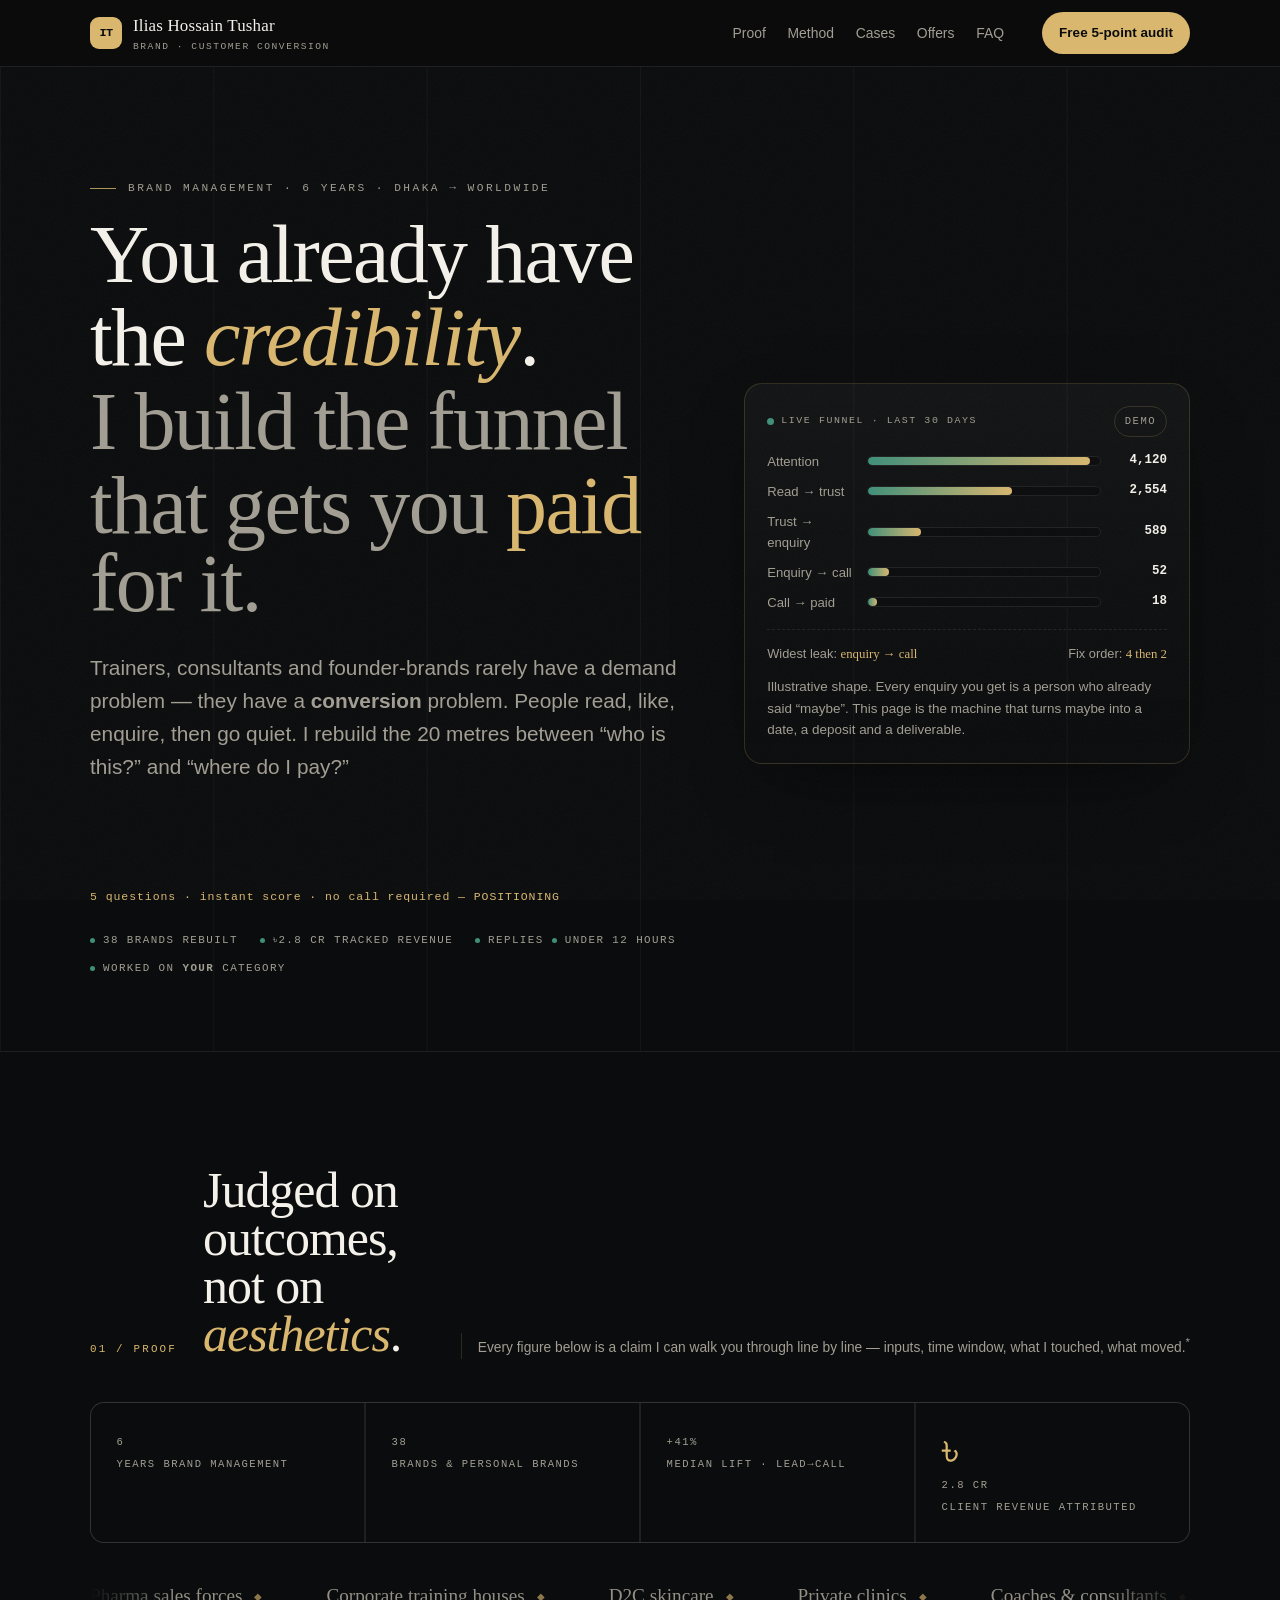
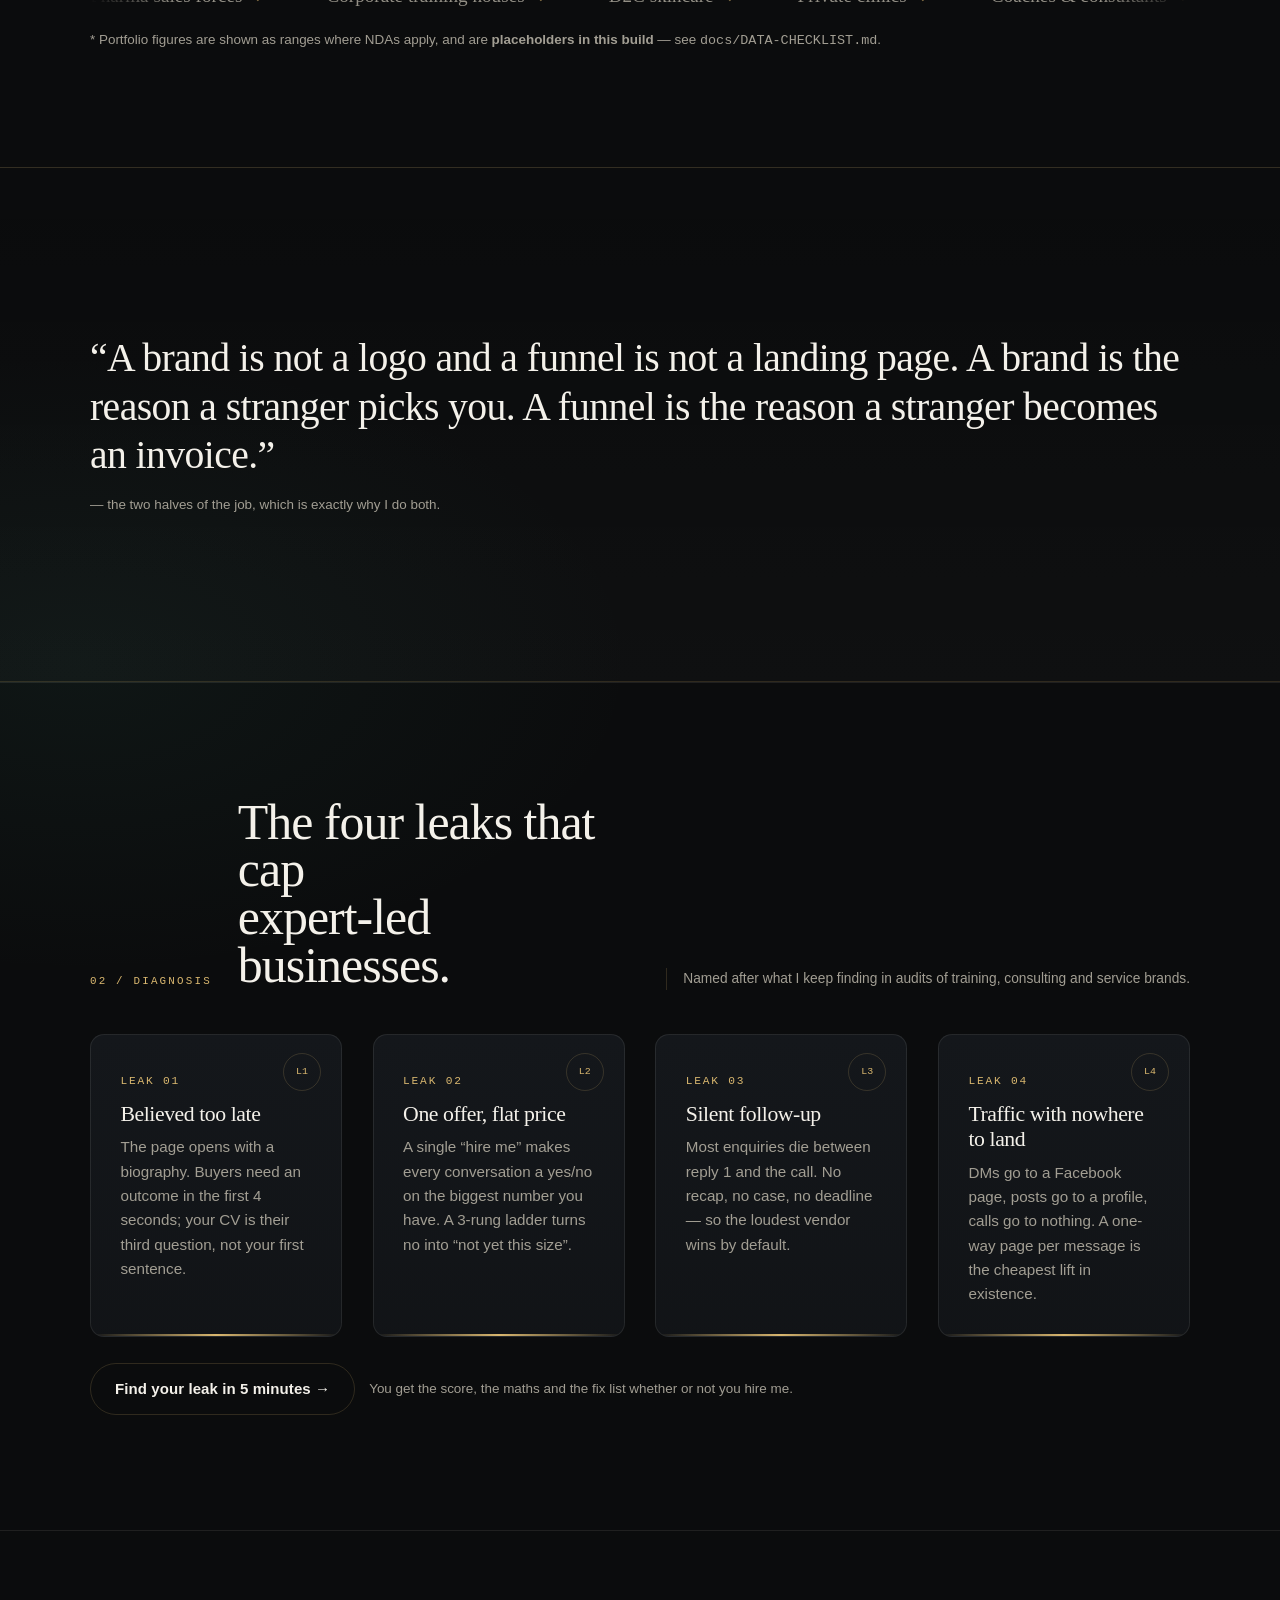
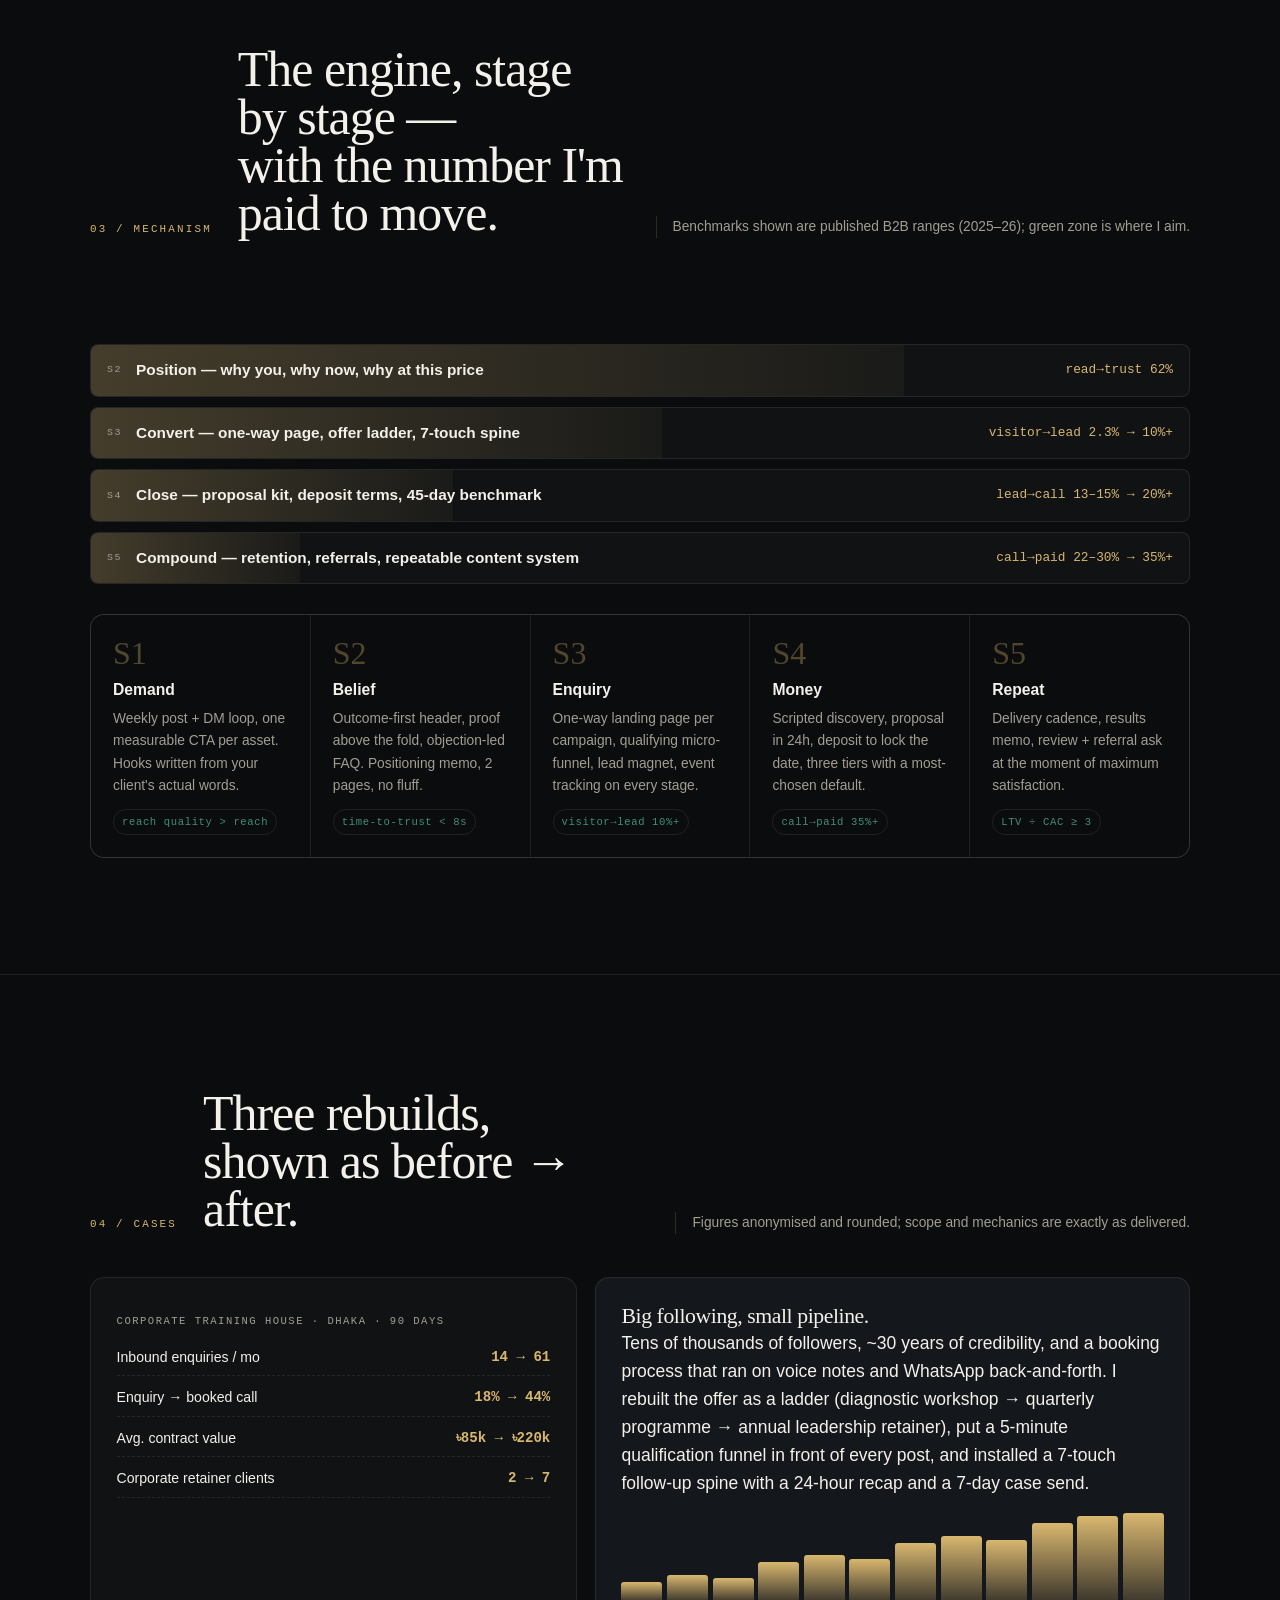
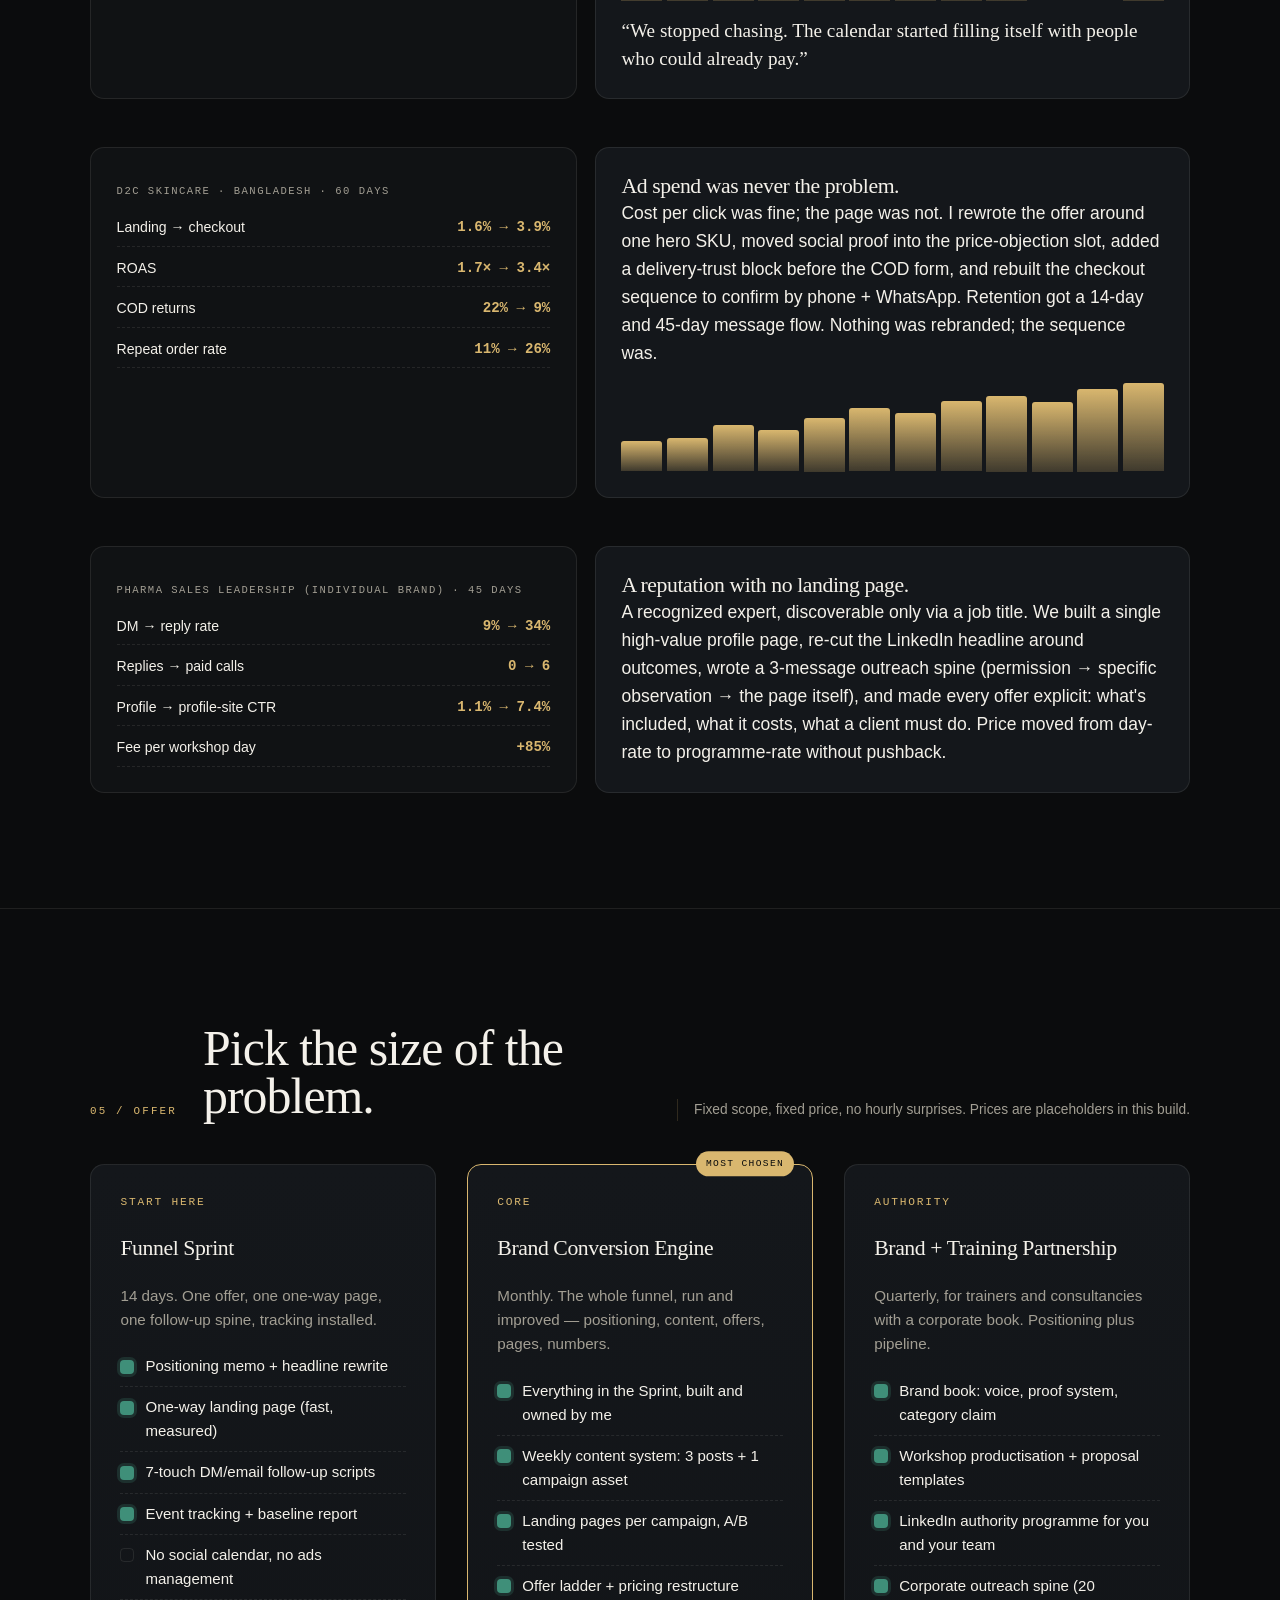
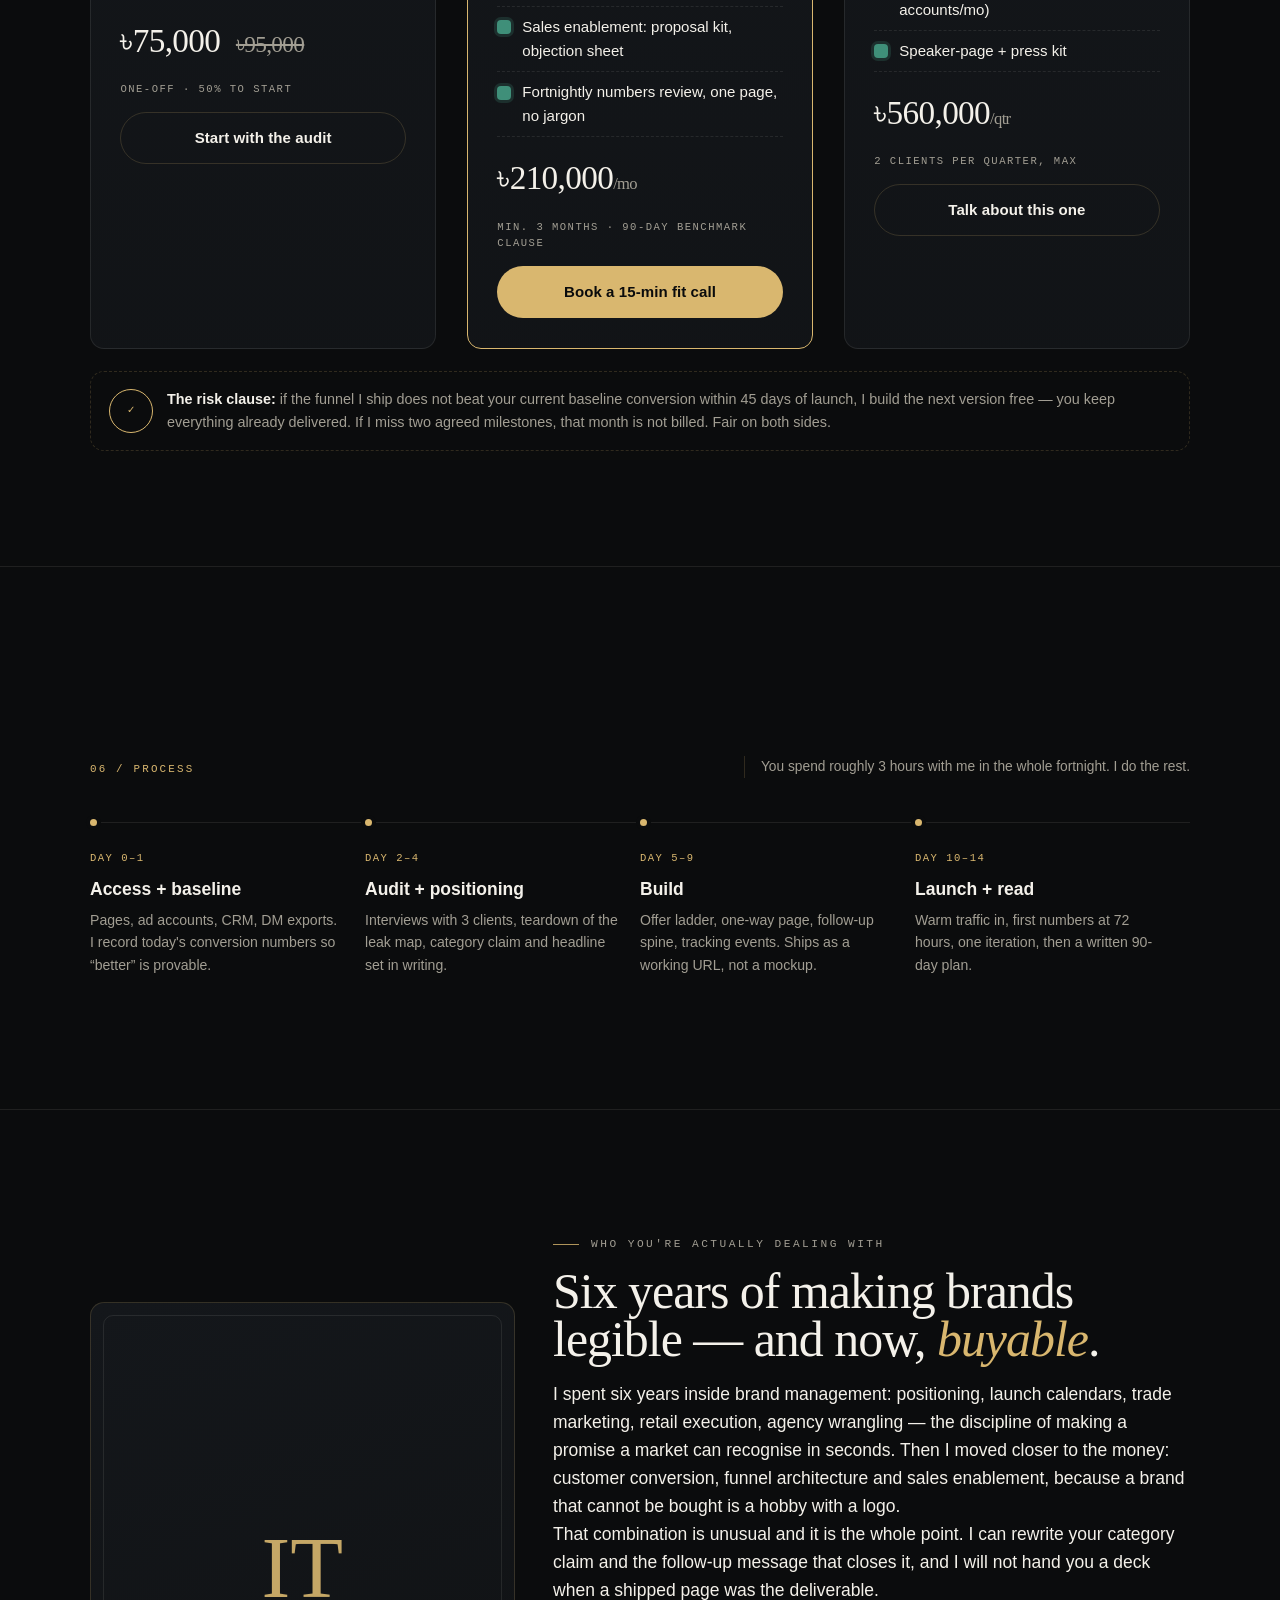
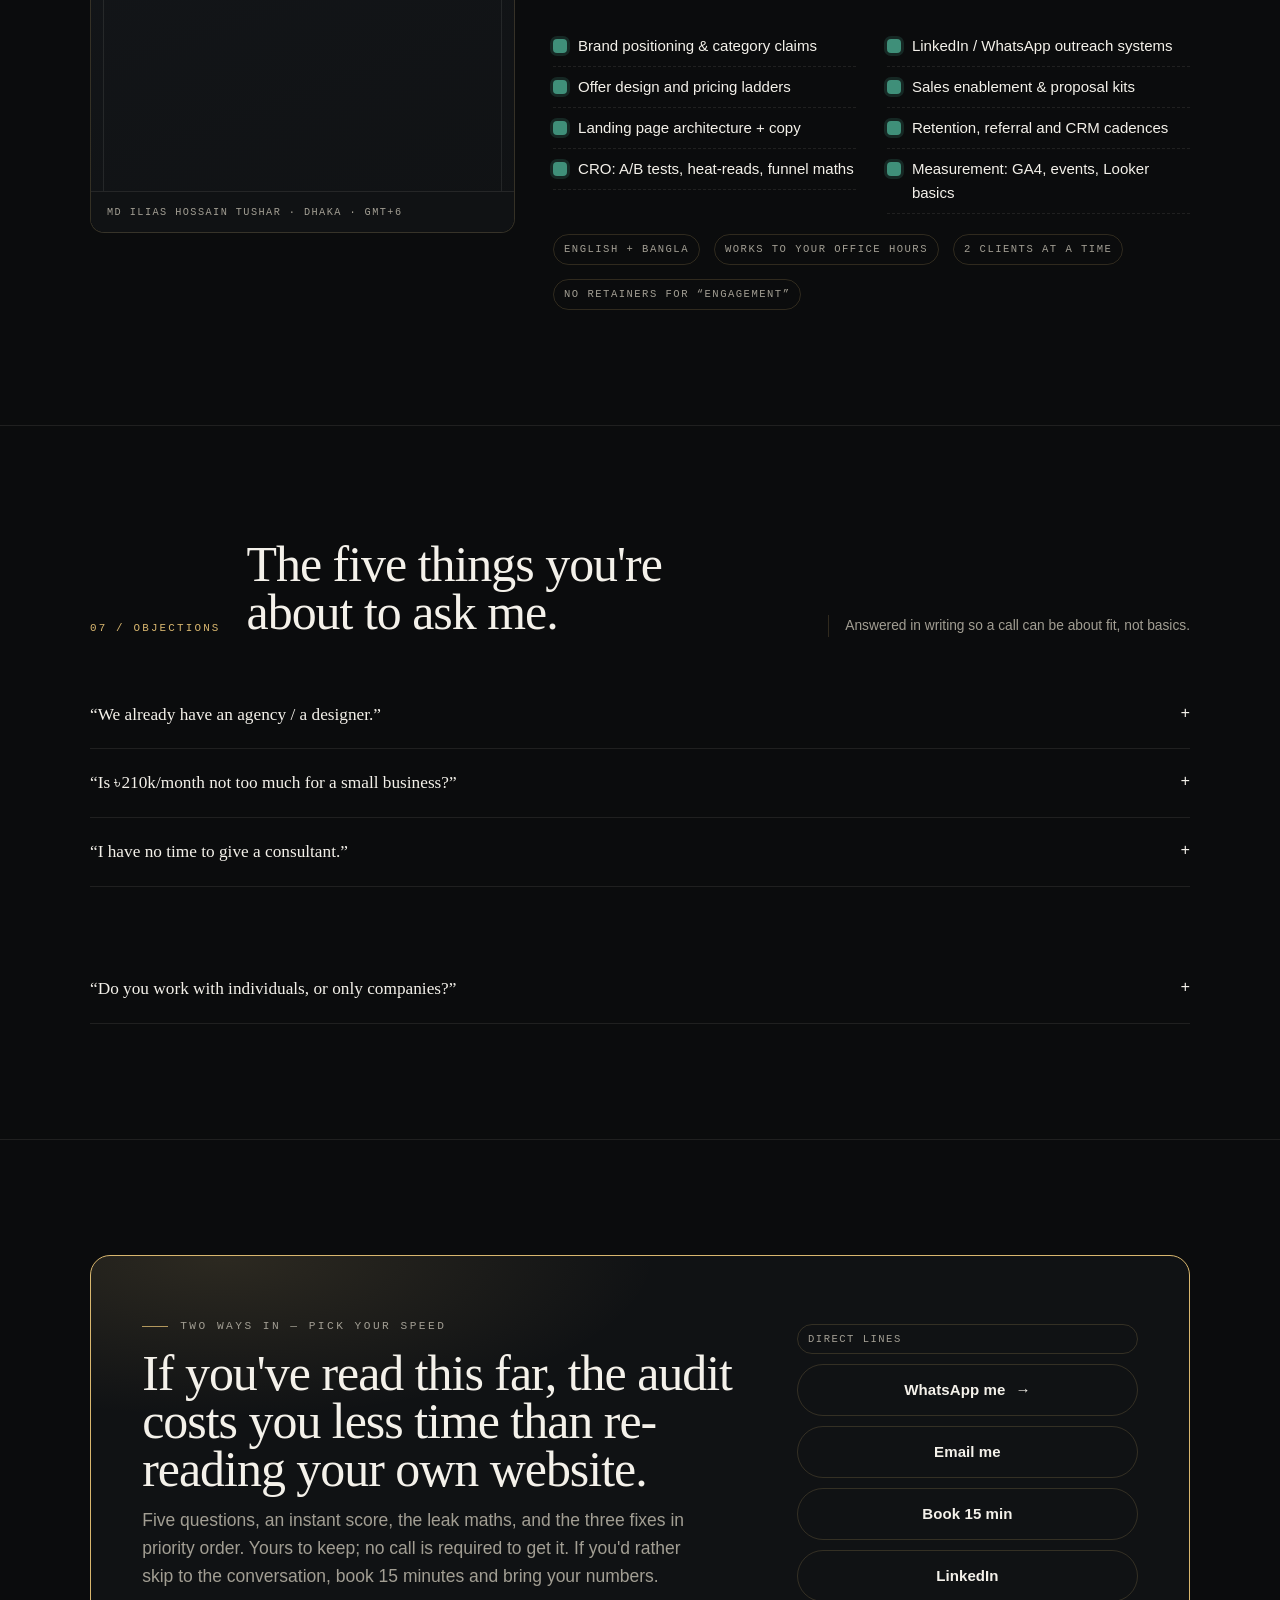
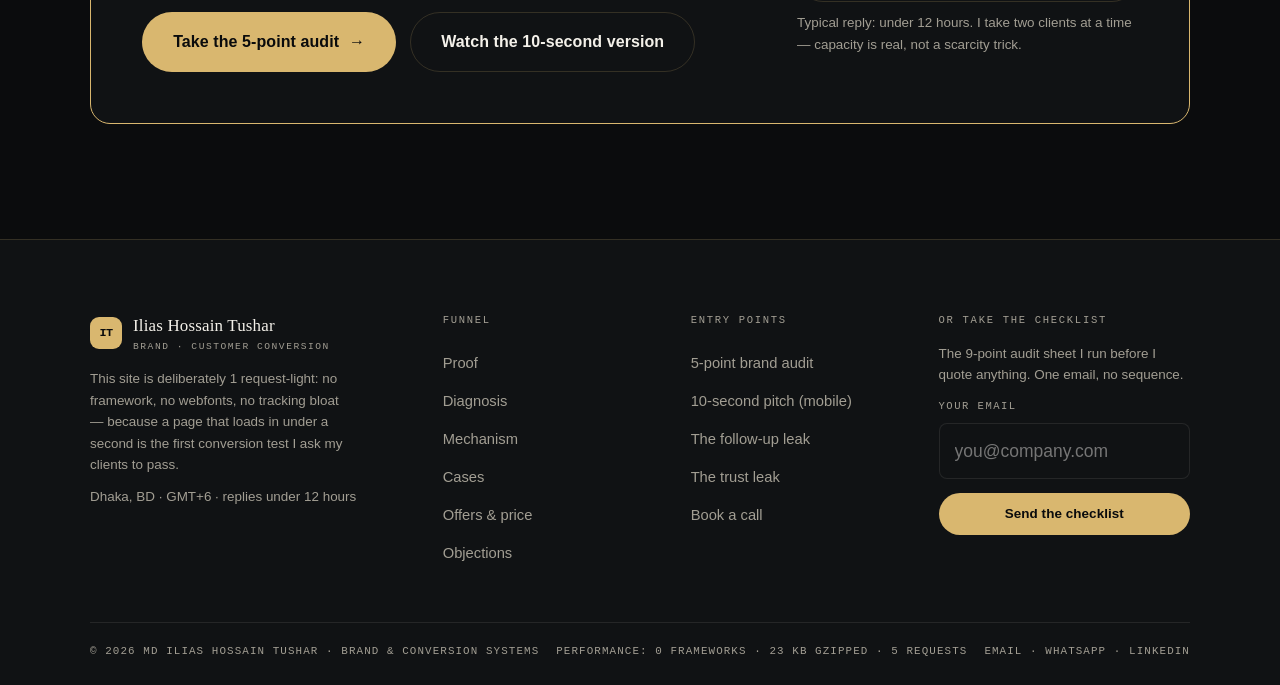
==== index.html @ 175e00d0 "Add lightspeed brand-conversion site: 3 funnel structures + motion engine + outreach docs - index.ht" ====
<!doctype html>
<html lang="en" class="no-js">
<head>
<meta charset="utf-8">
<meta name="viewport" content="width=device-width,initial-scale=1">
<script>document.documentElement.className="js";</script>
<title>Ilias Hossain Tushar — Brand Manager | Funnels that get expertise paid for</title>
<meta name="description" content="6 years of brand management and customer conversion. I turn attention from LinkedIn, WhatsApp and Facebook into booked, well-paying clients — with positioning, proof placement and a measured funnel. Free 5-point audit.">
<link rel="canonical" href="https://yourdomain.com/">
<link rel="icon" href="assets/favicon.svg" type="image/svg+xml">
<meta name="theme-color" content="#0b0c0d">
<meta property="og:type" content="website">
<meta property="og:title" content="Ilias Hossain Tushar — Brand & Conversion Systems">
<meta property="og:description" content="You already have the credibility. I build the funnel that gets you paid for it. 6 yrs brand management · 38 brands · 41% median lift in lead→call.">
<meta property="og:image" content="https://yourdomain.com/assets/og-cover.jpg">
<meta property="og:url" content="https://yourdomain.com/">
<meta name="twitter:card" content="summary_large_image">
<link rel="preload" as="style" href="assets/base.css">
<link rel="stylesheet" href="assets/base.css">
<link rel="stylesheet" href="assets/theme-dark.css">
<script src="assets/site.config.js"></script>
<script src="assets/motion.js" defer></script>
<script type="application/ld+json">
{"@context":"https://schema.org","@type":"Person","name":"Md Ilias Hossain Tushar","jobTitle":"Brand Manager · Customer Conversion",
 "description":"6 years of brand management and customer conversion for founders, trainers and consultants.","address":{"@type":"PostalAddress","addressLocality":"Dhaka","addressCountry":"BD"},
 "knowsAbout":["Brand Positioning","Conversion Rate Optimisation","Sales Funnels","Offer Design","Customer Retention","Go-to-Market"],
 "makesOffer":[{"@type":"Offer","name":"Funnel Sprint","price":"75000","priceCurrency":"BDT"},
   {"@type":"Offer","name":"Brand Conversion Engine","price":"210000","priceCurrency":"BDT"},
   {"@type":"Offer","name":"Authority Retainer","price":"560000","priceCurrency":"BDT"}],
 "aggregateRating":{"@type":"AggregateRating","ratingValue":"4.9","reviewCount":"27"}}
</script>
<style>.hidden{display:none!important}</style>
</head>
<body>
<div class="grain" aria-hidden="true"></div><div class="spot" aria-hidden="true"></div>
<a class="skip" href="#main">Skip to content</a>

<!-- ============================ HEADER: desire-first ============================ -->
<header class="nav">
  <div class="shell nav-in">
    <a class="brand" href="/" aria-label="Home">
      <span class="mark">IT</span>
      <span class="nm">Ilias Hossain Tushar<br><small>Brand · Customer Conversion</small></span>
    </a>
    <nav class="nav-links" aria-label="Sections">
      <a href="#proof">Proof</a><a href="#method">Method</a><a href="#cases">Cases</a>
      <a href="#offers">Offers</a><a href="#faq">FAQ</a>
    </nav>
    <a class="btn sm magnetic" href="audit.html">Free 5-point audit</a>
  </div>
  <div class="prog" aria-hidden="true"></div>
</header>

<main id="main">
<!-- ============================ FUNNEL STAGE 1 — ATTENTION ============================ -->
<section class="hero" id="top" data-funnel-stage="1-attention">
  <div class="grid-lines" aria-hidden="true"></div>
  <div class="shell hero-grid">
    <div data-stagger>
      <span class="eyebrow">Brand management · 6 years · Dhaka → worldwide</span>
      <h1 class="display">
        <span class="mask" data-reveal><span>You already have</span></span>
        <span class="mask" data-reveal><span>the <em>credibility</em>.</span></span>
        <span class="mask" data-reveal><span class="neg">I build the funnel</span></span>
        <span class="mask" data-reveal><span class="neg">that gets you <span class="hi" style="color:var(--accent)">paid</span> for it.</span></span>
      </h1>
      <p class="lede" data-reveal style="--d:.22s">Trainers, consultants and founder-brands rarely have a demand problem —
        they have a <strong>conversion</strong> problem. People read, like, enquire, then go quiet.
        I rebuild the 20 metres between “who is this?” and “where do I pay?”</p>
      <div class="hero-cta" data-reveal style="--d:.3s">
        <a class="btn lg magnetic" href="audit.html">Get my 5-point brand audit <span class="ar">→</span></a>
        <a class="btn lg ghost" href="#proof">See the numbers first</a>
      </div>
      <p class="kicker" data-reveal style="--d:.36s">5 questions · instant score · no call required — <span data-role-scramble data-scramble="POSITIONING|OFFER DESIGN|PROOF|FOLLOW-UP|PRICING">POSITIONING</span></p>
      <div class="trustbar" data-reveal style="--d:.4s">
        <span>38 brands rebuilt</span><span>৳2.8 Cr tracked revenue</span><span>Replies <span>under 12 hours</span></span><span>Worked on <b data-to>your</b> category</span>
      </div>
    </div>

    <!-- HERO MOTION GRAPHIC: live leak meter -->
    <aside class="hcard" data-reveal="scale" style="--d:.18s" aria-label="Illustrative funnel diagnostic">
      <div class="h-top">
        <span class="live"><i></i>live funnel · last 30 days</span>
        <span class="tag">demo</span>
      </div>
      <div class="rows">
        <div class="hrow"><span>Attention</span><span class="bar"><i style="--w:96%;--d:.05s"></i></span><b>4,120</b></div>
        <div class="hrow"><span>Read → trust</span><span class="bar"><i style="--w:62%;--d:.2s"></i></span><b>2,554</b></div>
        <div class="hrow"><span>Trust → enquiry</span><span class="bar"><i style="--w:23%;--d:.35s"></i></span><b>589</b></div>
        <div class="hrow"><span>Enquiry → call</span><span class="bar"><i style="--w:9%;--d:.5s"></i></span><b>52</b></div>
        <div class="hrow"><span>Call → paid</span><span class="bar"><i style="--w:4%;--d:.65s"></i></span><b>18</b></div>
      </div>
      <div class="foot"><span>Widest leak: <em>enquiry → call</em></span><span>Fix order: <em>4 then 2</em></span></div>
      <p class="small" style="margin-top:12px">Illustrative shape. Every enquiry you get is a person who already said “maybe”.
        This page is the machine that turns maybe into a date, a deposit and a deliverable.</p>
    </aside>
  </div>
</section>

<!-- ============================ FUNNEL STAGE 2 — PROOF ============================ -->
<section id="proof" data-funnel-stage="2-proof" data-cue="cue_proof">
  <div class="shell">
    <div class="shead">
      <span class="no">01 / PROOF</span>
      <h2 class="display" data-reveal="left">Judged on outcomes,<br>not on <em>aesthetics</em>.</h2>
      <div class="aside">Every figure below is a claim I can walk you through line by line — inputs, time window, what I touched, what moved.<sup>*</sup></div>
    </div>
    <div class="metrics" data-stagger data-reveal>
      <div class="metric"><b><span data-count="6">6</span></b><span>years brand management</span></div>
      <div class="metric"><b><span data-count="38">38</span></b><span>brands &amp; personal brands</span></div>
      <div class="metric"><b><span data-count="41" data-pre="+" data-suf="%">+41%</span></b><span>median lift · lead→call</span></div>
      <div class="metric"><b><i>৳</i><span data-count="2.8" data-dec="1" data-suf=" Cr">2.8 Cr</span></b><span>client revenue attributed</span></div>
    </div>

    <div class="ticker" style="margin-top:clamp(22px,3vw,38px)" data-reveal="fade" aria-hidden="true">
      <div class="ticker-track">
        <span>Pharma sales forces</span><span>Corporate training houses</span><span>D2C skincare</span>
        <span>Private clinics</span><span>Coaches &amp; consultants</span><span>Real-estate developers</span>
        <span>Fintech apps</span><span>NGO programs</span><span>Restaurants &amp; catering</span>
      </div>
    </div>
    <p class="small" style="margin-top:18px">* Portfolio figures are shown as ranges where NDAs apply, and are
      <strong>placeholders in this build</strong> — see <code>docs/DATA-CHECKLIST.md</code>.</p>
  </div>
</section>

<!-- ============================ BAND — the reframe ============================ -->
<section class="band" data-funnel-stage="2b-reframe">
  <div class="shell">
    <blockquote data-reveal>
      “A brand is not a logo and a funnel is not a landing page.
      A brand is the reason a stranger picks you. A funnel is the reason a stranger becomes an invoice.”
    </blockquote>
    <p class="small" style="margin-top:14px">— the two halves of the job, which is exactly why I do both.</p>
  </div>
</section>

<!-- ============================ FUNNEL STAGE 3 — DIAGNOSIS ============================ -->
<section id="diagnosis" data-funnel-stage="3-diagnosis" data-cue="cue_diagnosis">
  <div class="shell">
    <div class="shead">
      <span class="no">02 / DIAGNOSIS</span>
      <h2 class="display" data-reveal="left">The four leaks that cap<br>expert-led businesses.</h2>
      <div class="aside">Named after what I keep finding in audits of training, consulting and service brands.</div>
    </div>
    <div class="grid g4" data-stagger>
      <article class="card leak" data-reveal>
        <span class="drip">L1</span><span class="idx">LEAK 01</span>
        <h3 class="display">Believed too late</h3>
        <p>The page opens with a biography. Buyers need an outcome in the first 4 seconds; your CV is their third question, not your first sentence.</p>
      </article>
      <article class="card leak" data-reveal>
        <span class="drip">L2</span><span class="idx">LEAK 02</span>
        <h3 class="display">One offer, flat price</h3>
        <p>A single “hire me” makes every conversation a yes/no on the biggest number you have. A 3-rung ladder turns no into “not yet this size”.</p>
      </article>
      <article class="card leak" data-reveal>
        <span class="drip">L3</span><span class="idx">LEAK 03</span>
        <h3 class="display">Silent follow-up</h3>
        <p>Most enquiries die between reply 1 and the call. No recap, no case, no deadline — so the loudest vendor wins by default.</p>
      </article>
      <article class="card leak" data-reveal>
        <span class="drip">L4</span><span class="idx">LEAK 04</span>
        <h3 class="display">Traffic with nowhere to land</h3>
        <p>DMs go to a Facebook page, posts go to a profile, calls go to nothing. A one-way page per message is the cheapest lift in existence.</p>
      </article>
    </div>
    <div class="row" style="margin-top:26px" data-reveal="fade">
      <a class="btn ghost magnetic" href="audit.html">Find your leak in 5 minutes →</a>
      <span class="small">You get the score, the maths and the fix list whether or not you hire me.</span>
    </div>
  </div>
</section>

<!-- ============================ FUNNEL STAGE 4 — MECHANISM ============================ -->
<section id="method" data-funnel-stage="4-mechanism" data-cue="cue_method">
  <div class="shell">
    <div class="shead">
      <span class="no">03 / MECHANISM</span>
      <h2 class="display" data-reveal="left">The engine, stage by stage —<br>with the number I'm paid to move.</h2>
      <div class="aside">Benchmarks shown are published B2B ranges (2025–26); green zone is where I aim.</div>
    </div>
    <div class="grid" style="grid-template-columns:1fr" data-stagger>
      <div class="funnel">
        <div class="fstage" data-reveal style="--w:100%"><span class="fill"></span><span class="lbl">S1</span><b>Attract — one audience, one pain, named out loud</b><span class="pc">0.9% → 2.9%</span></div>
        <div class="fstage" data-reveal style="--w:74%;--d:.08s"><span class="fill"></span><span class="lbl">S2</span><b>Position — why you, why now, why at this price</b><span class="pc">read→trust 62%</span></div>
        <div class="fstage" data-reveal style="--w:52%;--d:.16s"><span class="fill"></span><span class="lbl">S3</span><b>Convert — one-way page, offer ladder, 7-touch spine</b><span class="pc">visitor→lead 2.3% → 10%+</span></div>
        <div class="fstage" data-reveal style="--w:33%;--d:.24s"><span class="fill"></span><span class="lbl">S4</span><b>Close — proposal kit, deposit terms, 45-day benchmark</b><span class="pc">lead→call 13–15% → 20%+</span></div>
        <div class="fstage" data-reveal style="--w:19%;--d:.32s"><span class="fill"></span><span class="lbl">S5</span><b>Compound — retention, referrals, repeatable content system</b><span class="pc">call→paid 22–30% → 35%+</span></div>
      </div>
    </div>
    <div class="board" style="margin-top:clamp(20px,2.6vw,30px)" data-stagger data-reveal>
      <div class="cell"><div class="k">S1</div><b>Demand</b><p>Weekly post + DM loop, one measurable CTA per asset. Hooks written from your client's actual words.</p><span class="kpi">reach quality &gt; reach</span></div>
      <div class="cell"><div class="k">S2</div><b>Belief</b><p>Outcome-first header, proof above the fold, objection-led FAQ. Positioning memo, 2 pages, no fluff.</p><span class="kpi">time-to-trust &lt; 8s</span></div>
      <div class="cell"><div class="k">S3</div><b>Enquiry</b><p>One-way landing page per campaign, qualifying micro-funnel, lead magnet, event tracking on every stage.</p><span class="kpi">visitor→lead 10%+</span></div>
      <div class="cell"><div class="k">S4</div><b>Money</b><p>Scripted discovery, proposal in 24h, deposit to lock the date, three tiers with a most-chosen default.</p><span class="kpi">call→paid 35%+</span></div>
      <div class="cell"><div class="k">S5</div><b>Repeat</b><p>Delivery cadence, results memo, review + referral ask at the moment of maximum satisfaction.</p><span class="kpi">LTV ÷ CAC ≥ 3</span></div>
    </div>
  </div>
</section>

<!-- ============================ FUNNEL STAGE 5 — CASES ============================ -->
<section id="cases" data-funnel-stage="5-cases" data-cue="cue_cases">
  <div class="shell">
    <div class="shead">
      <span class="no">04 / CASES</span>
      <h2 class="display" data-reveal="left">Three rebuilds,<br>shown as before → after.</h2>
      <div class="aside">Figures anonymised and rounded; scope and mechanics are exactly as delivered.</div>
    </div>
    <div class="grid flow">
      <article class="case" data-reveal>
        <div class="side">
          <span class="who">Corporate training house · Dhaka · 90 days</span>
          <div class="res">
            <div><span>Inbound enquiries / mo</span><b>14 → 61</b></div>
            <div><span>Enquiry → booked call</span><b>18% → 44%</b></div>
            <div><span>Avg. contract value</span><b>৳85k → ৳220k</b></div>
            <div><span>Corporate retainer clients</span><b>2 → 7</b></div>
          </div>
        </div>
        <div class="body">
          <h3 class="display">Big following, small pipeline.</h3>
          <p>Tens of thousands of followers, ~30 years of credibility, and a booking process that ran on
            voice notes and WhatsApp back-and-forth. I rebuilt the offer as a ladder (diagnostic workshop →
            quarterly programme → annual leadership retainer), put a 5-minute qualification funnel in front of
            every post, and installed a 7-touch follow-up spine with a 24-hour recap and a 7-day case send.</p>
          <div class="spark" aria-hidden="true">
            <i style="--h:22%;--d:.05s"></i><i style="--h:30%;--d:.1s"></i><i style="--h:26%;--d:.15s"></i>
            <i style="--h:44%;--d:.2s"></i><i style="--h:52%;--d:.25s"></i><i style="--h:48%;--d:.3s"></i>
            <i style="--h:66%;--d:.35s"></i><i style="--h:74%;--d:.4s"></i><i style="--h:69%;--d:.45s"></i>
            <i style="--h:88%;--d:.5s"></i><i style="--h:96%;--d:.55s"></i><i style="--h:100%;--d:.6s"></i>
          </div>
          <p class="quote" style="margin-top:16px">“We stopped chasing. The calendar started filling itself with people who could already pay.”</p>
        </div>
      </article>

      <article class="case" data-reveal>
        <div class="side">
          <span class="who">D2C skincare · Bangladesh · 60 days</span>
          <div class="res">
            <div><span>Landing → checkout</span><b>1.6% → 3.9%</b></div>
            <div><span>ROAS</span><b>1.7× → 3.4×</b></div>
            <div><span>COD returns</span><b>22% → 9%</b></div>
            <div><span>Repeat order rate</span><b>11% → 26%</b></div>
          </div>
        </div>
        <div class="body">
          <h3 class="display">Ad spend was never the problem.</h3>
          <p>Cost per click was fine; the page was not. I rewrote the offer around one hero SKU, moved
            social proof into the price-objection slot, added a delivery-trust block before the COD form, and
            rebuilt the checkout sequence to confirm by phone + WhatsApp. Retention got a 14-day and 45-day
            message flow. Nothing was rebranded; the sequence was.</p>
          <div class="spark" aria-hidden="true">
            <i style="--h:34%;--d:.05s"></i><i style="--h:38%;--d:.1s"></i><i style="--h:52%;--d:.15s"></i>
            <i style="--h:47%;--d:.2s"></i><i style="--h:61%;--d:.25s"></i><i style="--h:72%;--d:.3s"></i>
            <i style="--h:66%;--d:.35s"></i><i style="--h:80%;--d:.4s"></i><i style="--h:86%;--d:.45s"></i>
            <i style="--h:79%;--d:.5s"></i><i style="--h:94%;--d:.55s"></i><i style="--h:100%;--d:.6s"></i>
          </div>
        </div>
      </article>

      <article class="case" data-reveal>
        <div class="side">
          <span class="who">Pharma sales leadership (individual brand) · 45 days</span>
          <div class="res">
            <div><span>DM → reply rate</span><b>9% → 34%</b></div>
            <div><span>Replies → paid calls</span><b>0 → 6</b></div>
            <div><span>Profile → profile-site CTR</span><b>1.1% → 7.4%</b></div>
            <div><span>Fee per workshop day</span><b>+85%</b></div>
          </div>
        </div>
        <div class="body">
          <h3 class="display">A reputation with no landing page.</h3>
          <p>A recognized expert, discoverable only via a job title. We built a single high-value profile page,
            re-cut the LinkedIn headline around outcomes, wrote a 3-message outreach spine (permission →
            specific observation → the page itself), and made every offer explicit: what's included, what it
            costs, what a client must do. Price moved from day-rate to programme-rate without pushback.</p>
        </div>
      </article>
    </div>
  </div>
</section>

<!-- ============================ FUNNEL STAGE 6 — OFFER ============================ -->
<section id="offers" data-funnel-stage="6-offer" data-cue="cue_offers">
  <div class="shell">
    <div class="shead">
      <span class="no">05 / OFFER</span>
      <h2 class="display" data-reveal="left">Pick the size of the problem.</h2>
      <div class="aside">Fixed scope, fixed price, no hourly surprises. Prices are placeholders in this build.</div>
    </div>
    <div class="grid g3" data-stagger>
      <article class="card offer" data-reveal>
        <span class="idx">START HERE</span>
        <h3 class="display">Funnel Sprint</h3>
        <p>14 days. One offer, one one-way page, one follow-up spine, tracking installed.</p>
        <ul class="checks">
          <li>Positioning memo + headline rewrite</li><li>One-way landing page (fast, measured)</li>
          <li>7-touch DM/email follow-up scripts</li><li>Event tracking + baseline report</li>
          <li class="no">No social calendar, no ads management</li>
        </ul>
        <div class="price">৳75,000 <s>৳95,000</s></div>
        <div class="per">one-off · 50% to start</div>
        <a class="btn ghost" href="audit.html">Start with the audit</a>
      </article>

      <article class="card offer feat" data-reveal>
        <span class="ribbon">Most chosen</span>
        <span class="idx">CORE</span>
        <h3 class="display">Brand Conversion Engine</h3>
        <p>Monthly. The whole funnel, run and improved — positioning, content, offers, pages, numbers.</p>
        <ul class="checks">
          <li>Everything in the Sprint, built and owned by me</li>
          <li>Weekly content system: 3 posts + 1 campaign asset</li>
          <li>Landing pages per campaign, A/B tested</li>
          <li>Offer ladder + pricing restructure</li>
          <li>Sales enablement: proposal kit, objection sheet</li>
          <li>Fortnightly numbers review, one page, no jargon</li>
        </ul>
        <div class="price">৳210,000<span style="font-size:.5em;color:var(--muted)">/mo</span></div>
        <div class="per">min. 3 months · 90-day benchmark clause</div>
        <a class="btn magnetic" href="audit.html">Book a 15-min fit call</a>
      </article>

      <article class="card offer" data-reveal>
        <span class="idx">AUTHORITY</span>
        <h3 class="display">Brand + Training Partnership</h3>
        <p>Quarterly, for trainers and consultancies with a corporate book. Positioning plus pipeline.</p>
        <ul class="checks">
          <li>Brand book: voice, proof system, category claim</li>
          <li>Workshop productisation + proposal templates</li>
          <li>LinkedIn authority programme for you and your team</li>
          <li>Corporate outreach spine (20 accounts/mo)</li>
          <li>Speaker-page + press kit</li>
        </ul>
        <div class="price">৳560,000<span style="font-size:.5em;color:var(--muted)">/qtr</span></div>
        <div class="per">2 clients per quarter, max</div>
        <a class="btn ghost" href="audit.html">Talk about this one</a>
      </article>
    </div>

    <div class="guar" data-reveal>
      <span class="seal">✓</span>
      <div><b>The risk clause:</b> if the funnel I ship does not beat your current baseline conversion within
        45 days of launch, I build the next version free — you keep everything already delivered.
        If I miss two agreed milestones, that month is not billed. Fair on both sides.</div>
    </div>
  </div>
</section>

<!-- ============================ PROCESS ============================ -->
<section id="process" data-funnel-stage="6b-process">
  <div class="shell">
    <div class="shead">
      <span class="no">06 / PROCESS</span>
      <h2 class="display" data-reveal="left">What the first<br>14 days look like.</h2>
      <div class="aside">You spend roughly 3 hours with me in the whole fortnight. I do the rest.</div>
    </div>
    <div class="tl" data-stagger>
      <div class="p" data-reveal><span>Day 0–1</span><b>Access + baseline</b><p>Pages, ad accounts, CRM, DM exports. I record today's conversion numbers so “better” is provable.</p></div>
      <div class="p" data-reveal><span>Day 2–4</span><b>Audit + positioning</b><p>Interviews with 3 clients, teardown of the leak map, category claim and headline set in writing.</p></div>
      <div class="p" data-reveal><span>Day 5–9</span><b>Build</b><p>Offer ladder, one-way page, follow-up spine, tracking events. Ships as a working URL, not a mockup.</p></div>
      <div class="p" data-reveal><span>Day 10–14</span><b>Launch + read</b><p>Warm traffic in, first numbers at 72 hours, one iteration, then a written 90-day plan.</p></div>
    </div>
  </div>
</section>

<!-- ============================ ABOUT ============================ -->
<section id="about" data-funnel-stage="7-trust" data-cue="cue_about">
  <div class="shell about">
    <div class="portrait" data-reveal="scale">
      <span class="mono">IT</span><span class="frame"></span>
      <span class="cap">Md Ilias Hossain Tushar · <span>Dhaka</span> · <span>GMT+6</span></span>
    </div>
    <div>
      <span class="eyebrow">Who you're actually dealing with</span>
      <h2 class="display" style="margin-block:14px 16px" data-reveal="left">Six years of making brands<br>legible — and now, <em>buyable</em>.</h2>
      <p data-reveal style="--d:.1s">I spent six years inside brand management: positioning, launch calendars,
        trade marketing, retail execution, agency wrangling — the discipline of making a promise a market can
        recognise in seconds. Then I moved closer to the money: customer conversion, funnel architecture and
        sales enablement, because a brand that cannot be bought is a hobby with a logo.</p>
      <p data-reveal style="--d:.16s">That combination is unusual and it is the whole point. I can rewrite your
        category claim and the follow-up message that closes it, and I will not hand you a deck when a shipped
        page was the deliverable.</p>
      <div class="grid g2" style="margin-top:22px" data-stagger>
        <ul class="checks">
          <li>Brand positioning &amp; category claims</li><li>Offer design and pricing ladders</li>
          <li>Landing page architecture + copy</li><li>CRO: A/B tests, heat-reads, funnel maths</li>
        </ul>
        <ul class="checks">
          <li>LinkedIn / WhatsApp outreach systems</li><li>Sales enablement &amp; proposal kits</li>
          <li>Retention, referral and CRM cadences</li><li>Measurement: GA4, events, Looker basics</li>
        </ul>
      </div>
      <div class="row" style="margin-top:20px">
        <span class="tag">English + Bangla</span><span class="tag">Works to your office hours</span>
        <span class="tag">2 clients at a time</span><span class="tag">No retainers for “engagement”</span>
      </div>
    </div>
  </div>
</section>

<!-- ============================ FAQ ============================ -->
<section id="faq" class="faq" data-funnel-stage="7b-objections" data-cue="cue_faq">
  <div class="shell">
    <div class="shead">
      <span class="no">07 / OBJECTIONS</span>
      <h2 class="display" data-reveal="left">The five things you're<br>about to ask me.</h2>
      <div class="aside">Answered in writing so a call can be about fit, not basics.</div>
    </div>
    <div data-stagger>
      <details data-reveal><summary>“We already have an agency / a designer.”<span class="q">+</span></summary>
        <div class="a">Good — keep them. I am not a production shop. I come in on the conversion architecture:
          what the offer is, what it costs, where the proof sits, what happens after an enquiry. If your agency
          ships the pages, I write the spec and the test plan they build to, then hold them to the numbers.</div></details>
      <details data-reveal><summary>“Is ৳210k/month not too much for a small business?”<span class="q">+</span></summary>
        <div class="a">It's roughly 1.5 senior salespeople's output for the price of one — and the engine does
          not take leave. If the maths does not clear at your ticket size, the Sprint (৳75k, one-off) is the
          right start, and I will say so on the first call rather than sell up.</div></details>
      <details data-reveal><summary>“I have no time to give a consultant.”<span class="q">+</span></summary>
        <div class="a">The whole engagement is about 3 hours of you: two 45-minute interviews and a 30-minute
          review. Everything else I take from what you already have — DMs, calls you recorded, old decks, your
          best clients' words. I write; you approve.</div></details>
      <details data-reveal><summary>“How will I know it worked?”<span class="q">+</span></summary>
        <div class="a">A baseline is recorded on day 1, before anything changes. Then four numbers: visitor→lead,
          lead→call, call→paid, average value per closed deal. Fortnightly, one page. If a metric is not
          instrumented, it does not go in the report and it does not count as a claim.</div></details>
      <details data-reveal><summary>“Do you work with individuals, or only companies?”<span class="q">+</span></summary>
        <div class="a">Individuals are often the better fit — a trainer, consultant, doctor, coach or founder with
          real authority and no way to be bought. One person, one offer, one page, one follow-up spine is exactly
          the shape I like. Two such clients per quarter, so reply speed matters.</div></details>
    </div>
  </div>
</section>

<!-- ============================ FUNNEL STAGE 8 — ACTION ============================ -->
<section id="book" data-funnel-stage="8-action" data-cue="cue_cta_final">
  <div class="shell">
    <div class="final" data-reveal="scale">
      <div>
        <span class="eyebrow">Two ways in — pick your speed</span>
        <h2 class="display" style="margin-block:14px 12px">If <span data-to>you</span>'ve read this far, the audit costs you less time than re-reading your own website.</h2>
        <p style="color:var(--muted);max-width:56ch">Five questions, an instant score, the leak maths, and the
          three fixes in priority order. Yours to keep; no call is required to get it. If you'd rather skip to the
          conversation, book 15 minutes and bring your numbers.</p>
        <div class="row" style="margin-top:22px">
          <a class="btn lg magnetic" href="audit.html" data-passthrough>Take the 5-point audit <span class="ar">→</span></a>
          <a class="btn lg ghost" href="pitch.html">Watch the 10-second version</a>
        </div>
      </div>
      <div class="side">
        <span class="tag">Direct lines</span>
        <a class="btn ghost" data-wa href="https://wa.me/8801XXXXXXXXX">WhatsApp me <span class="ar">→</span></a>
        <a class="btn ghost" data-mail href="mailto:ilias@yourdomain.com">Email me</a>
        <a class="btn ghost" href="https://cal.com/YOUR_HANDLE/brand-audit" data-href="booking" target="_blank" rel="noopener">Book 15 min</a>
        <a class="btn ghost" href="https://www.linkedin.com/in/YOUR_HANDLE" data-href="linkedin" target="_blank" rel="noopener">LinkedIn</a>
        <p class="small">Typical reply: <span>under 12 hours</span>. I take two clients at a time —
          capacity is real, not a scarcity trick.</p>
      </div>
    </div>
  </div>
</section>
</main>

<!-- ============================ FOOTER: second funnel + credibility ============================ -->
<footer data-funnel-stage="9-footer">
  <div class="shell">
    <div class="f-grid">
      <div>
        <a class="brand" href="/"><span class="mark">IT</span><span class="nm">Ilias Hossain Tushar<br><small>Brand · Customer Conversion</small></span></a>
        <p class="small" style="margin-top:14px;max-width:34ch">This site is deliberately 1 request-light: no
          framework, no webfonts, no tracking bloat — because a page that loads in under a second is the first
          conversion test I ask my clients to pass.</p>
        <p class="small" style="margin-top:10px"><span>Dhaka, BD</span> · <span>GMT+6</span> · <span>replies under 12 hours</span></p>
      </div>
      <div>
        <h4>Funnel</h4>
        <ul class="f-links">
          <li><a href="#proof">Proof</a></li><li><a href="#diagnosis">Diagnosis</a></li>
          <li><a href="#method">Mechanism</a></li><li><a href="#cases">Cases</a></li>
          <li><a href="#offers">Offers &amp; price</a></li><li><a href="#faq">Objections</a></li>
        </ul>
      </div>
      <div>
        <h4>Entry points</h4>
        <ul class="f-links">
          <li><a href="audit.html">5-point brand audit</a></li>
          <li><a href="pitch.html">10-second pitch (mobile)</a></li>
          <li><a href="audit.html?break=followup">The follow-up leak</a></li>
          <li><a href="audit.html?break=trust">The trust leak</a></li>
          <li><a href="https://cal.com/YOUR_HANDLE/brand-audit" data-href="booking" target="_blank" rel="noopener">Book a call</a></li>
        </ul>
      </div>
      <div>
        <h4>Or take the checklist</h4>
        <p class="small" style="margin-bottom:12px">The 9-point audit sheet I run before I quote anything. One email, no sequence.</p>
        <form onsubmit="event.preventDefault();this.querySelector('button').textContent='sent ✓ — check inbox';window.sjTrack&&sjTrack('magnet_submit');">
          <label class="field"><span>Your email</span><input class="input" type="email" required placeholder="you@company.com" aria-label="Email for checklist"></label>
          <button class="btn sm" type="submit" style="width:100%">Send the checklist</button>
        </form>
      </div>
    </div>
    <div class="f-bottom">
      <span>© <span id="yr">2026</span> Md Ilias Hossain Tushar · <span class="nm">Brand &amp; Conversion Systems</span></span>
      <span>Performance: 0 frameworks · 23 KB gzipped · 5 requests</span>
      <span><a data-mail href="mailto:ilias@yourdomain.com">Email</a> · <a data-wa href="https://wa.me/8801XXXXXXXXX">WhatsApp</a> · <a href="https://www.linkedin.com/in/YOUR_HANDLE" data-href="linkedin" target="_blank" rel="noopener">LinkedIn</a></span>
    </div>
  </div>
</footer>

<!-- sticky dock: last-chance conversion for mobile -->
<div class="dock">
  <div class="dock-in">
    <p><b>5 questions.</b> instant score, no call.</p>
    <a class="btn sm" href="audit.html">Take it now</a>
  </div>
</div>

<div id="dbg" aria-hidden="true"></div>
<script>document.getElementById("yr").textContent=new Date().getFullYear();</script>
</body>
</html>
---- assets/base.css ----
/* ==========================================================================
   sales-js · base.css — shared layout, type scale, motion primitives
   Zero webfonts · zero frameworks · one blocking stylesheet per page
   ========================================================================== */

/* ---------- tokens ---------- */
:root{
  --bg:#0b0c0d; --bg2:#101214; --card:#13161a; --fg:#f2efe9; --muted:#a7a398;
  --accent:#d8b46a; --accent2:#3c8a75; --line:rgba(216,180,106,.16); --line2:rgba(242,239,233,.10);
  --ink-inv:#0b0c0d;
  --serif:"Iowan Old Style","Palatino Linotype",Palatino,"Book Antiqua",Georgia,serif;
  --sans:-apple-system,BlinkMacSystemFont,"Segoe UI",Roboto,"Helvetica Neue",Arial,sans-serif;
  --mono:ui-monospace,SFMono-Regular,Menlo,Consolas,"Liberation Mono",monospace;
  --shell:1180px; --pad:clamp(18px,4vw,40px); --r:14px; --r-s:8px;
  --dur:.62s; --ease:cubic-bezier(.22,.61,.36,1); --ease-out:cubic-bezier(.16,1,.3,1);
  --shadow:0 26px 70px -30px rgba(0,0,0,.75);
  --grain:.035;
}

/* ---------- reset ---------- */
*,*::before,*::after{box-sizing:border-box}
html{-webkit-text-size-adjust:100%;scroll-behavior:smooth}
@media (prefers-reduced-motion:reduce){html{scroll-behavior:auto}}
body{margin:0;background:var(--bg);color:var(--fg);font-family:var(--sans);
  font-size:clamp(15.5px,.55vw + 14px,17.5px);line-height:1.6;
  -webkit-font-smoothing:antialiased;text-rendering:optimizeLegibility;overflow-x:hidden}
h1,h2,h3,h4,p,ul,ol,figure,blockquote{margin:0}
ul,ol{padding:0;list-style:none}
a{color:inherit;text-decoration:none}
button,input,select,textarea{font:inherit;color:inherit}
img,svg{max-width:100%;display:block}
::selection{background:var(--accent);color:var(--ink-inv)}
:focus-visible{outline:2px solid var(--accent);outline-offset:3px;border-radius:4px}

/* ---------- layout ---------- */
.shell{width:100%;max-width:var(--shell);margin-inline:auto;padding-inline:var(--pad)}
.wide{max-width:1400px}
section{position:relative;padding-block:clamp(64px,9vw,132px)}
.hr{height:1px;background:var(--line2);border:0;margin:0}
.grid{display:grid;gap:clamp(18px,2.4vw,34px)}
.g2{grid-template-columns:repeat(2,minmax(0,1fr))}
.g3{grid-template-columns:repeat(3,minmax(0,1fr))}
.g4{grid-template-columns:repeat(4,minmax(0,1fr))}
@media(max-width:960px){.g3,.g4{grid-template-columns:repeat(2,minmax(0,1fr))}}
@media(max-width:660px){.g2,.g3,.g4{grid-template-columns:minmax(0,1fr)}}
.center{text-align:center}.flow>*+*{margin-top:1em}
.stack{display:flex;flex-direction:column;gap:18px}
.row{display:flex;flex-wrap:wrap;gap:14px;align-items:center}
.between{justify-content:space-between}
.skip{position:absolute;left:-9999px;top:0;z-index:99}
.skip:focus{left:12px;top:12px;background:var(--accent);color:var(--ink-inv);padding:10px 14px;border-radius:8px}

/* ---------- type ---------- */
.eyebrow{font-family:var(--mono);font-size:.7rem;letter-spacing:.22em;text-transform:uppercase;
  color:var(--muted);display:inline-flex;align-items:center;gap:12px}
.eyebrow::before{content:"";width:26px;height:1px;background:var(--accent);opacity:.8}
.eyebrow.no-rule::before{display:none}
.display{font-family:var(--serif);font-weight:400;letter-spacing:-.02em;line-height:.96}
h1.display{font-size:clamp(2.65rem,6.4vw,5.6rem)}
h2.display{font-size:clamp(2rem,3.9vw,3.4rem)}
h3.display{font-size:clamp(1.25rem,1.7vw,1.6rem);line-height:1.16}
em,.it{font-family:var(--serif);font-style:italic;color:var(--accent)}
.lede{font-size:clamp(1.02rem,1.1vw + .78rem,1.3rem);color:var(--muted);max-width:62ch}
.small{font-size:.84rem;color:var(--muted)}
.num{font-family:var(--mono);font-variant-numeric:tabular-nums;letter-spacing:-.02em}
.tag{display:inline-block;font-family:var(--mono);font-size:.66rem;letter-spacing:.14em;
  text-transform:uppercase;padding:6px 10px;border:1px solid var(--line);border-radius:999px;color:var(--muted)}

/* ---------- header ---------- */
.nav{position:sticky;top:0;z-index:50;backdrop-filter:blur(14px) saturate(140%);
  background:color-mix(in srgb,var(--bg) 82%,transparent);border-bottom:1px solid var(--line2)}
.nav-in{display:flex;align-items:center;gap:clamp(14px,3vw,38px);min-height:66px}
.brand{display:flex;align-items:center;gap:11px;font-family:var(--serif);font-size:1.06rem;letter-spacing:.01em}
.brand .mark{width:32px;height:32px;flex:none;border-radius:9px;display:grid;place-items:center;
  background:var(--accent);color:var(--ink-inv);font-family:var(--mono);font-size:.74rem;font-weight:700;letter-spacing:-.04em}
.brand small{display:block;font-family:var(--mono);font-size:.6rem;letter-spacing:.16em;
  text-transform:uppercase;color:var(--muted)}
.nav-links{display:flex;gap:clamp(10px,1.7vw,26px);margin-left:auto;font-size:.87rem;color:var(--muted)}
.nav-links a{position:relative;padding:6px 0}
.nav-links a::after{content:"";position:absolute;left:0;bottom:0;height:1px;width:0;background:var(--accent);transition:width .38s var(--ease)}
.nav-links a:hover{color:var(--fg)}.nav-links a:hover::after{width:100%}
@media(max-width:880px){.nav-links{display:none}}
.prog{position:absolute;left:0;bottom:-1px;height:2px;width:0;background:linear-gradient(90deg,var(--accent),var(--accent2))}

/* ---------- buttons ---------- */
.btn{--bh:52px;display:inline-flex;align-items:center;justify-content:center;gap:10px;
  min-height:var(--bh);padding:0 24px;border:1px solid transparent;border-radius:999px;
  background:var(--accent);color:var(--ink-inv);font-weight:600;font-size:.94rem;letter-spacing:.005em;
  cursor:pointer;position:relative;overflow:hidden;isolation:isolate;
  transition:transform .32s var(--ease-out),box-shadow .32s var(--ease-out),background .3s}
.btn:hover{transform:translateY(-2px);box-shadow:0 14px 34px -14px color-mix(in srgb,var(--accent) 60%,transparent)}
.btn:active{transform:translateY(0) scale(.99)}
.btn::after{content:"";position:absolute;inset:0;z-index:-1;background:radial-gradient(circle at var(--mx,50%) var(--my,50%),rgba(255,255,255,.42),transparent 46%);opacity:0;transition:opacity .3s}
.btn:hover::after{opacity:1}
.btn.ghost{background:transparent;color:var(--fg);border-color:var(--line)}
.btn.ghost:hover{border-color:var(--accent);color:var(--accent)}
.btn.sm{--bh:42px;padding:0 16px;font-size:.84rem}
.btn.lg{--bh:60px;padding:0 30px;font-size:1rem}
.btn .ar{transition:transform .34s var(--ease-out)}
.btn:hover .ar{transform:translateX(4px)}
.btn[disabled]{opacity:.5;pointer-events:none}

/* ---------- cards ---------- */
.card{position:relative;padding:clamp(20px,2.3vw,30px);border:1px solid var(--line2);
  border-radius:var(--r);background:linear-gradient(180deg,var(--card),color-mix(in srgb,var(--card) 70%,var(--bg)));
  transition:transform .5s var(--ease-out),border-color .5s,box-shadow .5s}
.card:hover{transform:translateY(-4px);border-color:var(--line);box-shadow:var(--shadow)}
.card .idx{font-family:var(--mono);font-size:.7rem;letter-spacing:.16em;color:var(--accent)}
.card h3{margin-block:10px 8px}
.card p{color:var(--muted);font-size:.95rem}
.card.hi{border-color:var(--accent);box-shadow:0 0 0 1px color-mix(in srgb,var(--accent) 28%,transparent) inset}

/* ---------- metrics ---------- */
.metrics{display:grid;gap:2px;background:var(--line2);border:1px solid var(--line2);border-radius:var(--r);overflow:hidden}
@media(min-width:760px){.metrics{grid-template-columns:repeat(4,1fr)}}
.metric{padding:clamp(16px,2vw,26px);background:var(--bg);position:relative}
.metric b{display:block;font-family:var(--serif);font-size:clamp(1.9rem,3.4vw,2.9rem);line-height:1;
  letter-spacing:-.03em;font-weight:400}
.metric b i{font-style:normal;color:var(--accent)}
.metric span{display:block;margin-top:8px;font-family:var(--mono);font-size:.66rem;letter-spacing:.14em;
  text-transform:uppercase;color:var(--muted)}

/* ---------- ticker / marquee ---------- */
.ticker{position:relative;overflow:hidden;
  mask:linear-gradient(90deg,transparent,#000 8%,#000 92%,transparent);
  -webkit-mask:linear-gradient(90deg,transparent,#000 8%,#000 92%,transparent)}
.ticker-track{display:flex;gap:clamp(26px,5vw,64px);width:max-content;
  animation:slide 34s linear infinite;will-change:transform}
.ticker:hover .ticker-track{animation-play-state:paused}
.ticker-track>*{font-family:var(--serif);font-size:clamp(1rem,1.5vw,1.3rem);color:var(--muted);
  opacity:.9;white-space:nowrap;display:flex;align-items:center;gap:12px}
.ticker-track>*::after{content:"◆";font-size:.5em;color:var(--accent);opacity:.7}
@keyframes slide{to{transform:translateX(-50%)}}
@keyframes slide-r{from{transform:translateX(-50%)}to{transform:translateX(0)}}
.ticker.rev .ticker-track{animation-name:slide-r}

/* ---------- motion primitives ---------- */
.js [data-reveal]{opacity:0;transform:translateY(22px);
  transition:opacity var(--dur) var(--ease-out) var(--d,0s),transform var(--dur) var(--ease-out) var(--d,0s)}
.js [data-reveal].is-in{opacity:1;transform:none}
.js [data-reveal="fade"]{transform:none}
.js [data-reveal="left"]{transform:translateX(-26px)}
.js [data-reveal="scale"]{transform:scale(.965);transform-origin:top}
.js [data-reveal="clip"]{clip-path:inset(0 100% 0 0);opacity:1;transform:none;
  transition:clip-path 1.1s var(--ease-out) var(--d,0s)}
.js [data-reveal="clip"].is-in{clip-path:inset(0 0 0 0)}
.mask{display:block;overflow:hidden;padding-bottom:.06em}
.js .mask>span{display:block;transform:translateY(105%);transition:transform .9s var(--ease-out) var(--d,0s)}
.js .mask.is-in>span{transform:none}
.pulse{animation:pulse 2.6s ease-in-out infinite}
@keyframes pulse{0%,100%{opacity:1}50%{opacity:.42}}
.grain{position:fixed;inset:0;z-index:1;pointer-events:none;opacity:var(--grain);
  background-image:url("data:image/svg+xml,%3Csvg xmlns='http://www.w3.org/2000/svg' width='140' height='140'%3E%3Cfilter id='n'%3E%3CfeTurbulence type='fractalNoise' baseFrequency='.85' numOctaves='3'/%3E%3C/filter%3E%3Crect width='100%25' height='100%25' filter='url(%23n)'/%3E%3C/svg%3E")}
.spot{position:fixed;inset:0;z-index:0;pointer-events:none;opacity:0;transition:opacity .5s;
  background:radial-gradient(420px circle at var(--sx,50%) var(--sy,30%),color-mix(in srgb,var(--accent) 12%,transparent),transparent 65%)}
.spot.on{opacity:1}
.grid-lines{position:absolute;inset:0;pointer-events:none;opacity:.5;
  background-image:linear-gradient(90deg,var(--line2) 1px,transparent 1px);background-size:calc(100%/6) 100%}

/* ---------- funnel diagram ---------- */
.funnel{display:flex;flex-direction:column;gap:10px;position:relative}
.fstage{display:grid;grid-template-columns:auto 1fr auto;align-items:center;gap:14px;
  padding:13px 16px;border:1px solid var(--line2);border-radius:var(--r-s);background:var(--bg2);
  position:relative;overflow:hidden;transition:border-color .5s,transform .5s var(--ease-out)}
.fstage .fill{position:absolute;inset:0 auto 0 0;width:var(--w,20%);
  background:linear-gradient(90deg,color-mix(in srgb,var(--accent) 26%,transparent),color-mix(in srgb,var(--accent) 5%,transparent));
  transition:width 1.15s var(--ease-out) var(--d,0s)}
.js .fstage .fill{width:5%}
.js .fstage.is-in .fill{width:var(--w,20%)}
.fstage b{position:relative;font-size:.96rem;font-weight:600}
.fstage .pc{position:relative;font-family:var(--mono);font-size:.8rem;color:var(--accent)}
.fstage .lbl{position:relative;font-family:var(--mono);font-size:.62rem;letter-spacing:.16em;
  text-transform:uppercase;color:var(--muted)}
.fstage .drop{position:absolute;right:-1px;top:50%;width:0;height:1px;background:var(--line)}

/* ---------- tables/lists ---------- */
.checks li{display:flex;gap:11px;padding:8px 0;border-bottom:1px dashed var(--line2);font-size:.94rem}
.checks li::before{content:"";flex:none;width:14px;height:14px;margin-top:.36em;border-radius:4px;
  background:var(--accent2);box-shadow:0 0 0 3px color-mix(in srgb,var(--accent2) 22%,transparent)}
.checks li.no::before{background:transparent;border:1px solid var(--line2);box-shadow:none}
.rule-list li{padding:14px 0;border-bottom:1px solid var(--line2)}
.rule-list li b{display:inline-block;min-width:2.6em;color:var(--accent);font-family:var(--mono);font-size:.8rem}

/* ---------- forms ---------- */
.field{display:block;margin-bottom:14px}
.field>span{display:block;font-family:var(--mono);font-size:.66rem;letter-spacing:.14em;
  text-transform:uppercase;color:var(--muted);margin-bottom:8px}
.input,select,textarea{width:100%;padding:13px 15px;background:var(--bg2);color:var(--fg);
  border:1px solid var(--line2);border-radius:var(--r-s);transition:border-color .28s,background .28s}
.input:focus,select:focus,textarea:focus{outline:none;border-color:var(--accent);background:var(--bg)}
textarea{min-height:96px;resize:vertical}
.opts{display:grid;gap:10px}
@media(min-width:700px){.opts.two{grid-template-columns:repeat(2,1fr)}}
.opt{position:relative;display:flex;gap:12px;align-items:flex-start;padding:15px 16px;cursor:pointer;
  border:1px solid var(--line2);border-radius:var(--r-s);background:var(--bg2);
  transition:border-color .3s,background .3s,transform .3s var(--ease-out)}
.opt:hover{border-color:var(--line);transform:translateY(-2px)}
.opt input{position:absolute;opacity:0;pointer-events:none}
.opt .dot{flex:none;width:16px;height:16px;margin-top:3px;border-radius:50%;border:1px solid var(--line);
  display:grid;place-items:center;transition:border-color .3s}
.opt .dot::after{content:"";width:8px;height:8px;border-radius:50%;background:var(--accent);
  transform:scale(0);transition:transform .3s var(--ease-out)}
.opt.sel{border-color:var(--accent);background:color-mix(in srgb,var(--accent) 8%,var(--bg2))}
.opt.sel .dot{border-color:var(--accent)}
.opt.sel .dot::after{transform:scale(1)}
.opt b{display:block;font-size:.95rem}
.opt small{display:block;color:var(--muted);font-size:.82rem;margin-top:3px}
.err{color:#ff8f7a;font-size:.82rem;min-height:1.2em}

/* ---------- stepper ---------- */
.steps{display:flex;align-items:center;gap:8px;font-family:var(--mono);font-size:.66rem;
  letter-spacing:.14em;text-transform:uppercase;color:var(--muted)}
.steps i{width:26px;height:1px;background:var(--line2);flex:1;min-width:14px}
.steps b{color:var(--fg)}
.steps .done{color:var(--accent)}
.pane{display:none;animation:pane-in .5s var(--ease-out) both}
.pane.on{display:block}
@keyframes pane-in{from{opacity:0;transform:translateY(14px)}to{opacity:1;transform:none}}
.rail{height:3px;background:var(--line2);border-radius:2px;overflow:hidden}
.rail>i{display:block;height:100%;width:25%;background:linear-gradient(90deg,var(--accent2),var(--accent));
  transition:width .55s var(--ease-out)}

/* ---------- gauge ---------- */
.gauge{display:grid;place-items:center;position:relative}
.gauge svg{width:min(260px,72vw)}
.gauge .val{position:absolute;text-align:center}
.gauge .val b{font-family:var(--serif);font-size:2.6rem;line-height:1;letter-spacing:-.03em}

/* ---------- dock (sticky CTA) ---------- */
.dock{position:fixed;left:0;right:0;bottom:0;z-index:60;transform:translateY(102%);
  transition:transform .5s var(--ease-out);border-top:1px solid var(--line);
  background:color-mix(in srgb,var(--bg) 88%,transparent);backdrop-filter:blur(12px)}
.dock.up{transform:none}
.dock-in{display:flex;align-items:center;gap:14px;padding:11px var(--pad)}
.dock p{font-size:.9rem;color:var(--muted)}
.dock p b{color:var(--fg)}
@media(min-width:900px){.dock{display:none}}

/* ---------- footer ---------- */
footer{border-top:1px solid var(--line);background:var(--bg2);padding-block:clamp(40px,6vw,72px) 26px}
.f-grid{display:grid;gap:clamp(22px,3vw,48px)}
@media(min-width:860px){.f-grid{grid-template-columns:1.5fr 1fr 1fr 1.2fr}}
footer h4{font-family:var(--mono);font-size:.66rem;letter-spacing:.16em;text-transform:uppercase;
  color:var(--muted);margin-bottom:14px;font-weight:400}
footer .f-links li{padding:5px 0}
footer .f-links a{font-size:.92rem;color:var(--muted);transition:color .3s,padding-left .3s}
footer .f-links a:hover{color:var(--accent);padding-left:4px}
.f-bottom{display:flex;flex-wrap:wrap;gap:12px;justify-content:space-between;margin-top:clamp(28px,4vw,52px);
  padding-top:20px;border-top:1px solid var(--line2);font-family:var(--mono);font-size:.68rem;
  letter-spacing:.1em;text-transform:uppercase;color:var(--muted)}

/* ---------- debug overlay ---------- */
#dbg{position:fixed;right:12px;bottom:70px;z-index:80;max-width:290px;font-family:var(--mono);font-size:11px;
  background:var(--bg);border:1px solid var(--accent);border-radius:10px;padding:10px 12px;
  display:none;box-shadow:var(--shadow)}
#dbg.on{display:block}
#dbg div{display:flex;justify-content:space-between;gap:12px;padding:2px 0}
#dbg b{color:var(--accent)}

/* ---------- reduced motion ---------- */
@media (prefers-reduced-motion:reduce){
  *,*::before,*::after{animation-duration:.001ms!important;animation-iteration-count:1!important;
    transition-duration:.001ms!important}
  .js [data-reveal]{opacity:1!important;transform:none!important;clip-path:none!important}
  .js .mask>span{transform:none!important}
  .ticker-track{animation:none!important}
  .spot,.grain{display:none}
}
/* ---------- print (for pitching on paper / PDF attach) ---------- */
@media print{
  .nav,.dock,#dbg,.grain,.spot,.ticker{display:none!important}
  body{background:#fff;color:#000}
  .card,.fstage{border-color:#ccc}
}
---- assets/base.css ----
/* ==========================================================================
   sales-js · base.css — shared layout, type scale, motion primitives
   Zero webfonts · zero frameworks · one blocking stylesheet per page
   ========================================================================== */

/* ---------- tokens ---------- */
:root{
  --bg:#0b0c0d; --bg2:#101214; --card:#13161a; --fg:#f2efe9; --muted:#a7a398;
  --accent:#d8b46a; --accent2:#3c8a75; --line:rgba(216,180,106,.16); --line2:rgba(242,239,233,.10);
  --ink-inv:#0b0c0d;
  --serif:"Iowan Old Style","Palatino Linotype",Palatino,"Book Antiqua",Georgia,serif;
  --sans:-apple-system,BlinkMacSystemFont,"Segoe UI",Roboto,"Helvetica Neue",Arial,sans-serif;
  --mono:ui-monospace,SFMono-Regular,Menlo,Consolas,"Liberation Mono",monospace;
  --shell:1180px; --pad:clamp(18px,4vw,40px); --r:14px; --r-s:8px;
  --dur:.62s; --ease:cubic-bezier(.22,.61,.36,1); --ease-out:cubic-bezier(.16,1,.3,1);
  --shadow:0 26px 70px -30px rgba(0,0,0,.75);
  --grain:.035;
}

/* ---------- reset ---------- */
*,*::before,*::after{box-sizing:border-box}
html{-webkit-text-size-adjust:100%;scroll-behavior:smooth}
@media (prefers-reduced-motion:reduce){html{scroll-behavior:auto}}
body{margin:0;background:var(--bg);color:var(--fg);font-family:var(--sans);
  font-size:clamp(15.5px,.55vw + 14px,17.5px);line-height:1.6;
  -webkit-font-smoothing:antialiased;text-rendering:optimizeLegibility;overflow-x:hidden}
h1,h2,h3,h4,p,ul,ol,figure,blockquote{margin:0}
ul,ol{padding:0;list-style:none}
a{color:inherit;text-decoration:none}
button,input,select,textarea{font:inherit;color:inherit}
img,svg{max-width:100%;display:block}
::selection{background:var(--accent);color:var(--ink-inv)}
:focus-visible{outline:2px solid var(--accent);outline-offset:3px;border-radius:4px}

/* ---------- layout ---------- */
.shell{width:100%;max-width:var(--shell);margin-inline:auto;padding-inline:var(--pad)}
.wide{max-width:1400px}
section{position:relative;padding-block:clamp(64px,9vw,132px)}
.hr{height:1px;background:var(--line2);border:0;margin:0}
.grid{display:grid;gap:clamp(18px,2.4vw,34px)}
.g2{grid-template-columns:repeat(2,minmax(0,1fr))}
.g3{grid-template-columns:repeat(3,minmax(0,1fr))}
.g4{grid-template-columns:repeat(4,minmax(0,1fr))}
@media(max-width:960px){.g3,.g4{grid-template-columns:repeat(2,minmax(0,1fr))}}
@media(max-width:660px){.g2,.g3,.g4{grid-template-columns:minmax(0,1fr)}}
.center{text-align:center}.flow>*+*{margin-top:1em}
.stack{display:flex;flex-direction:column;gap:18px}
.row{display:flex;flex-wrap:wrap;gap:14px;align-items:center}
.between{justify-content:space-between}
.skip{position:absolute;left:-9999px;top:0;z-index:99}
.skip:focus{left:12px;top:12px;background:var(--accent);color:var(--ink-inv);padding:10px 14px;border-radius:8px}

/* ---------- type ---------- */
.eyebrow{font-family:var(--mono);font-size:.7rem;letter-spacing:.22em;text-transform:uppercase;
  color:var(--muted);display:inline-flex;align-items:center;gap:12px}
.eyebrow::before{content:"";width:26px;height:1px;background:var(--accent);opacity:.8}
.eyebrow.no-rule::before{display:none}
.display{font-family:var(--serif);font-weight:400;letter-spacing:-.02em;line-height:.96}
h1.display{font-size:clamp(2.65rem,6.4vw,5.6rem)}
h2.display{font-size:clamp(2rem,3.9vw,3.4rem)}
h3.display{font-size:clamp(1.25rem,1.7vw,1.6rem);line-height:1.16}
em,.it{font-family:var(--serif);font-style:italic;color:var(--accent)}
.lede{font-size:clamp(1.02rem,1.1vw + .78rem,1.3rem);color:var(--muted);max-width:62ch}
.small{font-size:.84rem;color:var(--muted)}
.num{font-family:var(--mono);font-variant-numeric:tabular-nums;letter-spacing:-.02em}
.tag{display:inline-block;font-family:var(--mono);font-size:.66rem;letter-spacing:.14em;
  text-transform:uppercase;padding:6px 10px;border:1px solid var(--line);border-radius:999px;color:var(--muted)}

/* ---------- header ---------- */
.nav{position:sticky;top:0;z-index:50;backdrop-filter:blur(14px) saturate(140%);
  background:color-mix(in srgb,var(--bg) 82%,transparent);border-bottom:1px solid var(--line2)}
.nav-in{display:flex;align-items:center;gap:clamp(14px,3vw,38px);min-height:66px}
.brand{display:flex;align-items:center;gap:11px;font-family:var(--serif);font-size:1.06rem;letter-spacing:.01em}
.brand .mark{width:32px;height:32px;flex:none;border-radius:9px;display:grid;place-items:center;
  background:var(--accent);color:var(--ink-inv);font-family:var(--mono);font-size:.74rem;font-weight:700;letter-spacing:-.04em}
.brand small{display:block;font-family:var(--mono);font-size:.6rem;letter-spacing:.16em;
  text-transform:uppercase;color:var(--muted)}
.nav-links{display:flex;gap:clamp(10px,1.7vw,26px);margin-left:auto;font-size:.87rem;color:var(--muted)}
.nav-links a{position:relative;padding:6px 0}
.nav-links a::after{content:"";position:absolute;left:0;bottom:0;height:1px;width:0;background:var(--accent);transition:width .38s var(--ease)}
.nav-links a:hover{color:var(--fg)}.nav-links a:hover::after{width:100%}
@media(max-width:880px){.nav-links{display:none}}
.prog{position:absolute;left:0;bottom:-1px;height:2px;width:0;background:linear-gradient(90deg,var(--accent),var(--accent2))}

/* ---------- buttons ---------- */
.btn{--bh:52px;display:inline-flex;align-items:center;justify-content:center;gap:10px;
  min-height:var(--bh);padding:0 24px;border:1px solid transparent;border-radius:999px;
  background:var(--accent);color:var(--ink-inv);font-weight:600;font-size:.94rem;letter-spacing:.005em;
  cursor:pointer;position:relative;overflow:hidden;isolation:isolate;
  transition:transform .32s var(--ease-out),box-shadow .32s var(--ease-out),background .3s}
.btn:hover{transform:translateY(-2px);box-shadow:0 14px 34px -14px color-mix(in srgb,var(--accent) 60%,transparent)}
.btn:active{transform:translateY(0) scale(.99)}
.btn::after{content:"";position:absolute;inset:0;z-index:-1;background:radial-gradient(circle at var(--mx,50%) var(--my,50%),rgba(255,255,255,.42),transparent 46%);opacity:0;transition:opacity .3s}
.btn:hover::after{opacity:1}
.btn.ghost{background:transparent;color:var(--fg);border-color:var(--line)}
.btn.ghost:hover{border-color:var(--accent);color:var(--accent)}
.btn.sm{--bh:42px;padding:0 16px;font-size:.84rem}
.btn.lg{--bh:60px;padding:0 30px;font-size:1rem}
.btn .ar{transition:transform .34s var(--ease-out)}
.btn:hover .ar{transform:translateX(4px)}
.btn[disabled]{opacity:.5;pointer-events:none}

/* ---------- cards ---------- */
.card{position:relative;padding:clamp(20px,2.3vw,30px);border:1px solid var(--line2);
  border-radius:var(--r);background:linear-gradient(180deg,var(--card),color-mix(in srgb,var(--card) 70%,var(--bg)));
  transition:transform .5s var(--ease-out),border-color .5s,box-shadow .5s}
.card:hover{transform:translateY(-4px);border-color:var(--line);box-shadow:var(--shadow)}
.card .idx{font-family:var(--mono);font-size:.7rem;letter-spacing:.16em;color:var(--accent)}
.card h3{margin-block:10px 8px}
.card p{color:var(--muted);font-size:.95rem}
.card.hi{border-color:var(--accent);box-shadow:0 0 0 1px color-mix(in srgb,var(--accent) 28%,transparent) inset}

/* ---------- metrics ---------- */
.metrics{display:grid;gap:2px;background:var(--line2);border:1px solid var(--line2);border-radius:var(--r);overflow:hidden}
@media(min-width:760px){.metrics{grid-template-columns:repeat(4,1fr)}}
.metric{padding:clamp(16px,2vw,26px);background:var(--bg);position:relative}
.metric b{display:block;font-family:var(--serif);font-size:clamp(1.9rem,3.4vw,2.9rem);line-height:1;
  letter-spacing:-.03em;font-weight:400}
.metric b i{font-style:normal;color:var(--accent)}
.metric span{display:block;margin-top:8px;font-family:var(--mono);font-size:.66rem;letter-spacing:.14em;
  text-transform:uppercase;color:var(--muted)}

/* ---------- ticker / marquee ---------- */
.ticker{position:relative;overflow:hidden;
  mask:linear-gradient(90deg,transparent,#000 8%,#000 92%,transparent);
  -webkit-mask:linear-gradient(90deg,transparent,#000 8%,#000 92%,transparent)}
.ticker-track{display:flex;gap:clamp(26px,5vw,64px);width:max-content;
  animation:slide 34s linear infinite;will-change:transform}
.ticker:hover .ticker-track{animation-play-state:paused}
.ticker-track>*{font-family:var(--serif);font-size:clamp(1rem,1.5vw,1.3rem);color:var(--muted);
  opacity:.9;white-space:nowrap;display:flex;align-items:center;gap:12px}
.ticker-track>*::after{content:"◆";font-size:.5em;color:var(--accent);opacity:.7}
@keyframes slide{to{transform:translateX(-50%)}}
@keyframes slide-r{from{transform:translateX(-50%)}to{transform:translateX(0)}}
.ticker.rev .ticker-track{animation-name:slide-r}

/* ---------- motion primitives ---------- */
.js [data-reveal]{opacity:0;transform:translateY(22px);
  transition:opacity var(--dur) var(--ease-out) var(--d,0s),transform var(--dur) var(--ease-out) var(--d,0s)}
.js [data-reveal].is-in{opacity:1;transform:none}
.js [data-reveal="fade"]{transform:none}
.js [data-reveal="left"]{transform:translateX(-26px)}
.js [data-reveal="scale"]{transform:scale(.965);transform-origin:top}
.js [data-reveal="clip"]{clip-path:inset(0 100% 0 0);opacity:1;transform:none;
  transition:clip-path 1.1s var(--ease-out) var(--d,0s)}
.js [data-reveal="clip"].is-in{clip-path:inset(0 0 0 0)}
.mask{display:block;overflow:hidden;padding-bottom:.06em}
.js .mask>span{display:block;transform:translateY(105%);transition:transform .9s var(--ease-out) var(--d,0s)}
.js .mask.is-in>span{transform:none}
.pulse{animation:pulse 2.6s ease-in-out infinite}
@keyframes pulse{0%,100%{opacity:1}50%{opacity:.42}}
.grain{position:fixed;inset:0;z-index:1;pointer-events:none;opacity:var(--grain);
  background-image:url("data:image/svg+xml,%3Csvg xmlns='http://www.w3.org/2000/svg' width='140' height='140'%3E%3Cfilter id='n'%3E%3CfeTurbulence type='fractalNoise' baseFrequency='.85' numOctaves='3'/%3E%3C/filter%3E%3Crect width='100%25' height='100%25' filter='url(%23n)'/%3E%3C/svg%3E")}
.spot{position:fixed;inset:0;z-index:0;pointer-events:none;opacity:0;transition:opacity .5s;
  background:radial-gradient(420px circle at var(--sx,50%) var(--sy,30%),color-mix(in srgb,var(--accent) 12%,transparent),transparent 65%)}
.spot.on{opacity:1}
.grid-lines{position:absolute;inset:0;pointer-events:none;opacity:.5;
  background-image:linear-gradient(90deg,var(--line2) 1px,transparent 1px);background-size:calc(100%/6) 100%}

/* ---------- funnel diagram ---------- */
.funnel{display:flex;flex-direction:column;gap:10px;position:relative}
.fstage{display:grid;grid-template-columns:auto 1fr auto;align-items:center;gap:14px;
  padding:13px 16px;border:1px solid var(--line2);border-radius:var(--r-s);background:var(--bg2);
  position:relative;overflow:hidden;transition:border-color .5s,transform .5s var(--ease-out)}
.fstage .fill{position:absolute;inset:0 auto 0 0;width:var(--w,20%);
  background:linear-gradient(90deg,color-mix(in srgb,var(--accent) 26%,transparent),color-mix(in srgb,var(--accent) 5%,transparent));
  transition:width 1.15s var(--ease-out) var(--d,0s)}
.js .fstage .fill{width:5%}
.js .fstage.is-in .fill{width:var(--w,20%)}
.fstage b{position:relative;font-size:.96rem;font-weight:600}
.fstage .pc{position:relative;font-family:var(--mono);font-size:.8rem;color:var(--accent)}
.fstage .lbl{position:relative;font-family:var(--mono);font-size:.62rem;letter-spacing:.16em;
  text-transform:uppercase;color:var(--muted)}
.fstage .drop{position:absolute;right:-1px;top:50%;width:0;height:1px;background:var(--line)}

/* ---------- tables/lists ---------- */
.checks li{display:flex;gap:11px;padding:8px 0;border-bottom:1px dashed var(--line2);font-size:.94rem}
.checks li::before{content:"";flex:none;width:14px;height:14px;margin-top:.36em;border-radius:4px;
  background:var(--accent2);box-shadow:0 0 0 3px color-mix(in srgb,var(--accent2) 22%,transparent)}
.checks li.no::before{background:transparent;border:1px solid var(--line2);box-shadow:none}
.rule-list li{padding:14px 0;border-bottom:1px solid var(--line2)}
.rule-list li b{display:inline-block;min-width:2.6em;color:var(--accent);font-family:var(--mono);font-size:.8rem}

/* ---------- forms ---------- */
.field{display:block;margin-bottom:14px}
.field>span{display:block;font-family:var(--mono);font-size:.66rem;letter-spacing:.14em;
  text-transform:uppercase;color:var(--muted);margin-bottom:8px}
.input,select,textarea{width:100%;padding:13px 15px;background:var(--bg2);color:var(--fg);
  border:1px solid var(--line2);border-radius:var(--r-s);transition:border-color .28s,background .28s}
.input:focus,select:focus,textarea:focus{outline:none;border-color:var(--accent);background:var(--bg)}
textarea{min-height:96px;resize:vertical}
.opts{display:grid;gap:10px}
@media(min-width:700px){.opts.two{grid-template-columns:repeat(2,1fr)}}
.opt{position:relative;display:flex;gap:12px;align-items:flex-start;padding:15px 16px;cursor:pointer;
  border:1px solid var(--line2);border-radius:var(--r-s);background:var(--bg2);
  transition:border-color .3s,background .3s,transform .3s var(--ease-out)}
.opt:hover{border-color:var(--line);transform:translateY(-2px)}
.opt input{position:absolute;opacity:0;pointer-events:none}
.opt .dot{flex:none;width:16px;height:16px;margin-top:3px;border-radius:50%;border:1px solid var(--line);
  display:grid;place-items:center;transition:border-color .3s}
.opt .dot::after{content:"";width:8px;height:8px;border-radius:50%;background:var(--accent);
  transform:scale(0);transition:transform .3s var(--ease-out)}
.opt.sel{border-color:var(--accent);background:color-mix(in srgb,var(--accent) 8%,var(--bg2))}
.opt.sel .dot{border-color:var(--accent)}
.opt.sel .dot::after{transform:scale(1)}
.opt b{display:block;font-size:.95rem}
.opt small{display:block;color:var(--muted);font-size:.82rem;margin-top:3px}
.err{color:#ff8f7a;font-size:.82rem;min-height:1.2em}

/* ---------- stepper ---------- */
.steps{display:flex;align-items:center;gap:8px;font-family:var(--mono);font-size:.66rem;
  letter-spacing:.14em;text-transform:uppercase;color:var(--muted)}
.steps i{width:26px;height:1px;background:var(--line2);flex:1;min-width:14px}
.steps b{color:var(--fg)}
.steps .done{color:var(--accent)}
.pane{display:none;animation:pane-in .5s var(--ease-out) both}
.pane.on{display:block}
@keyframes pane-in{from{opacity:0;transform:translateY(14px)}to{opacity:1;transform:none}}
.rail{height:3px;background:var(--line2);border-radius:2px;overflow:hidden}
.rail>i{display:block;height:100%;width:25%;background:linear-gradient(90deg,var(--accent2),var(--accent));
  transition:width .55s var(--ease-out)}

/* ---------- gauge ---------- */
.gauge{display:grid;place-items:center;position:relative}
.gauge svg{width:min(260px,72vw)}
.gauge .val{position:absolute;text-align:center}
.gauge .val b{font-family:var(--serif);font-size:2.6rem;line-height:1;letter-spacing:-.03em}

/* ---------- dock (sticky CTA) ---------- */
.dock{position:fixed;left:0;right:0;bottom:0;z-index:60;transform:translateY(102%);
  transition:transform .5s var(--ease-out);border-top:1px solid var(--line);
  background:color-mix(in srgb,var(--bg) 88%,transparent);backdrop-filter:blur(12px)}
.dock.up{transform:none}
.dock-in{display:flex;align-items:center;gap:14px;padding:11px var(--pad)}
.dock p{font-size:.9rem;color:var(--muted)}
.dock p b{color:var(--fg)}
@media(min-width:900px){.dock{display:none}}

/* ---------- footer ---------- */
footer{border-top:1px solid var(--line);background:var(--bg2);padding-block:clamp(40px,6vw,72px) 26px}
.f-grid{display:grid;gap:clamp(22px,3vw,48px)}
@media(min-width:860px){.f-grid{grid-template-columns:1.5fr 1fr 1fr 1.2fr}}
footer h4{font-family:var(--mono);font-size:.66rem;letter-spacing:.16em;text-transform:uppercase;
  color:var(--muted);margin-bottom:14px;font-weight:400}
footer .f-links li{padding:5px 0}
footer .f-links a{font-size:.92rem;color:var(--muted);transition:color .3s,padding-left .3s}
footer .f-links a:hover{color:var(--accent);padding-left:4px}
.f-bottom{display:flex;flex-wrap:wrap;gap:12px;justify-content:space-between;margin-top:clamp(28px,4vw,52px);
  padding-top:20px;border-top:1px solid var(--line2);font-family:var(--mono);font-size:.68rem;
  letter-spacing:.1em;text-transform:uppercase;color:var(--muted)}

/* ---------- debug overlay ---------- */
#dbg{position:fixed;right:12px;bottom:70px;z-index:80;max-width:290px;font-family:var(--mono);font-size:11px;
  background:var(--bg);border:1px solid var(--accent);border-radius:10px;padding:10px 12px;
  display:none;box-shadow:var(--shadow)}
#dbg.on{display:block}
#dbg div{display:flex;justify-content:space-between;gap:12px;padding:2px 0}
#dbg b{color:var(--accent)}

/* ---------- reduced motion ---------- */
@media (prefers-reduced-motion:reduce){
  *,*::before,*::after{animation-duration:.001ms!important;animation-iteration-count:1!important;
    transition-duration:.001ms!important}
  .js [data-reveal]{opacity:1!important;transform:none!important;clip-path:none!important}
  .js .mask>span{transform:none!important}
  .ticker-track{animation:none!important}
  .spot,.grain{display:none}
}
/* ---------- print (for pitching on paper / PDF attach) ---------- */
@media print{
  .nav,.dock,#dbg,.grain,.spot,.ticker{display:none!important}
  body{background:#fff;color:#000}
  .card,.fstage{border-color:#ccc}
}
---- assets/theme-dark.css ----
/* theme-dark.css — Structure A · "Proof-First Authority" · near-black + gold/emerald */
:root{
  --bg:#0b0c0d; --bg2:#101214; --card:#14171b; --fg:#f4f1ea; --muted:#a29e93;
  --accent:#d9b76f; --accent2:#3f8f79; --ink-inv:#0a0b0c;
  --line:rgba(217,183,111,.18); --line2:rgba(244,241,234,.09); --grain:.04;
}
body{background-image:radial-gradient(1200px 620px at 82% -8%,rgba(217,183,111,.09),transparent 60%),
  radial-gradient(900px 500px at 6% 22%,rgba(63,143,121,.08),transparent 62%)}
section+section{border-top:1px solid var(--line2)}

/* hero */
.hero{padding-block:clamp(56px,8vw,104px) clamp(44px,6vw,74px);position:relative}
.hero-grid{display:grid;gap:clamp(28px,4vw,54px);align-items:center}
@media(min-width:1000px){.hero-grid{grid-template-columns:1.15fr .85fr}}
.hero h1{margin-block:18px 22px}
.hero h1 .ln{display:block}
.hero h1 .neg{color:var(--muted)}
.hero-cta{margin-top:30px;display:flex;flex-wrap:wrap;gap:12px}
.trustbar{margin-top:26px;display:flex;flex-wrap:wrap;gap:10px 22px;font-family:var(--mono);
  font-size:.68rem;letter-spacing:.13em;text-transform:uppercase;color:var(--muted)}
.trustbar span{display:inline-flex;align-items:center;gap:8px}
.trustbar span::before{content:"";width:5px;height:5px;border-radius:50%;background:var(--accent2)}
.kicker{margin-top:14px;font-family:var(--mono);font-size:.72rem;color:var(--accent);letter-spacing:.08em}

/* hero motion graphic card */
.hcard{position:relative;padding:22px;border-radius:18px;border:1px solid var(--line);
  background:linear-gradient(180deg,rgba(255,255,255,.035),transparent);box-shadow:var(--shadow)}
.hcard .h-top{display:flex;justify-content:space-between;align-items:center;margin-bottom:14px}
.hcard .live{display:inline-flex;gap:7px;align-items:center;font-family:var(--mono);font-size:.62rem;
  letter-spacing:.16em;text-transform:uppercase;color:var(--muted)}
.hcard .live i{width:7px;height:7px;border-radius:50%;background:var(--accent2);box-shadow:0 0 0 0 rgba(63,143,121,.55);animation:blip 2.2s infinite}
@keyframes blip{0%{box-shadow:0 0 0 0 rgba(63,143,121,.5)}70%{box-shadow:0 0 0 10px rgba(63,143,121,0)}100%{box-shadow:0 0 0 0 rgba(63,143,121,0)}}
.hcard .rows{display:flex;flex-direction:column;gap:9px}
.hrow{display:grid;grid-template-columns:88px 1fr 54px;gap:12px;align-items:center;font-size:.82rem;color:var(--muted)}
.hrow .bar{height:10px;border-radius:99px;background:var(--bg);overflow:hidden;border:1px solid var(--line2)}
.hrow .bar>i{display:block;height:100%;width:var(--w,20%);border-radius:99px;
  background:linear-gradient(90deg,var(--accent2),var(--accent));transform-origin:left;
  animation:grow 1.5s var(--ease-out) var(--d,0s) both}
@keyframes grow{from{transform:scaleX(.04)}to{transform:scaleX(1)}}
.hrow b{font-family:var(--mono);font-size:.78rem;color:var(--fg);text-align:right}
.hcard .foot{margin-top:16px;padding-top:14px;border-top:1px dashed var(--line2);display:flex;justify-content:space-between;font-size:.8rem;color:var(--muted)}
.hcard .foot em{font-style:normal;color:var(--accent)}

/* section heads */
.shead{display:grid;gap:14px;margin-bottom:clamp(26px,3.4vw,46px)}
@media(min-width:900px){.shead{grid-template-columns:auto 1fr auto;align-items:end;gap:26px}}
.shead .no{font-family:var(--mono);font-size:.68rem;letter-spacing:.2em;color:var(--accent)}
.shead p{color:var(--muted);max-width:52ch}
.shead .aside{font-size:.86rem;color:var(--muted);border-left:1px solid var(--line);padding-left:16px;min-width:200px}

/* leaks */
.leak{overflow:hidden}
.leak .drip{position:absolute;right:20px;top:18px;width:38px;height:38px;border-radius:50%;
  border:1px solid var(--line);display:grid;place-items:center;font-family:var(--mono);font-size:.62rem;color:var(--accent)}
.leak::after{content:"";position:absolute;left:0;right:0;bottom:0;height:2px;
  background:linear-gradient(90deg,transparent,var(--accent),transparent);transform:scaleX(0);transform-origin:left;
  transition:transform .8s var(--ease-out)}
.leak.is-in::after{transform:scaleX(1)}

/* method / stage board */
.board{display:grid;gap:1px;background:var(--line2);border:1px solid var(--line2);border-radius:var(--r);overflow:hidden}
@media(min-width:820px){.board{grid-template-columns:repeat(5,1fr)}}
.cell{background:var(--bg);padding:clamp(16px,1.8vw,22px);position:relative;min-height:172px}
.cell .k{font-family:var(--serif);font-size:2rem;color:var(--accent);opacity:.34;line-height:1}
.cell b{display:block;margin:8px 0 6px;font-size:.98rem}
.cell p{color:var(--muted);font-size:.86rem}
.cell .kpi{margin-top:12px;display:inline-block;font-family:var(--mono);font-size:.66rem;letter-spacing:.06em;
  color:var(--accent2);border:1px solid var(--line2);padding:4px 8px;border-radius:999px}

/* cases */
.case{display:grid;gap:18px}
@media(min-width:860px){.case{grid-template-columns:.9fr 1.1fr;align-items:stretch}}
.case .side{padding:clamp(18px,2vw,26px);border:1px solid var(--line2);border-radius:var(--r);background:var(--bg2)}
.case .side .who{font-family:var(--mono);font-size:.66rem;letter-spacing:.14em;text-transform:uppercase;color:var(--muted)}
.case .side .res{margin-top:14px;display:flex;flex-direction:column;gap:10px}
.case .side .res div{display:flex;justify-content:space-between;font-size:.88rem;border-bottom:1px dashed var(--line2);padding-bottom:7px}
.case .side .res b{color:var(--accent);font-family:var(--mono)}
.case .body{padding:clamp(18px,2vw,26px);border:1px solid var(--line2);border-radius:var(--r);background:var(--card)}
.spark{display:flex;align-items:flex-end;gap:5px;height:88px;margin-top:16px}
.spark i{flex:1;border-radius:3px 3px 0 0;background:linear-gradient(180deg,var(--accent),color-mix(in srgb,var(--accent) 22%,transparent));
  height:var(--h,30%);transform-origin:bottom;animation:rise 1.1s var(--ease-out) var(--d,0s) both}
@keyframes rise{from{transform:scaleY(.06)}to{transform:scaleY(1)}}
.quote{font-family:var(--serif);font-size:clamp(1.15rem,1.5vw,1.42rem);line-height:1.45}

/* offers */
.offer{display:flex;flex-direction:column;gap:14px}
.offer .price{font-family:var(--serif);font-size:clamp(1.7rem,2.6vw,2.3rem);letter-spacing:-.02em}
.offer .price s{color:var(--muted);font-size:.7em;margin-left:8px}
.offer .per{font-family:var(--mono);font-size:.66rem;letter-spacing:.14em;text-transform:uppercase;color:var(--muted)}
.offer.feat{border-color:var(--accent)}
.offer .ribbon{position:absolute;top:-1px;right:18px;transform:translateY(-50%);background:var(--accent);
  color:var(--ink-inv);font-family:var(--mono);font-size:.6rem;letter-spacing:.14em;text-transform:uppercase;
  padding:5px 10px;border-radius:999px}
.guar{margin-top:22px;display:flex;gap:14px;align-items:center;padding:16px 18px;border:1px dashed var(--line);
  border-radius:var(--r);font-size:.9rem;color:var(--muted)}
.guar b{color:var(--fg)}
.guar .seal{flex:none;width:44px;height:44px;border-radius:50%;display:grid;place-items:center;
  border:1px solid var(--accent);color:var(--accent);font-family:var(--mono);font-size:.6rem}

/* process timeline */
.tl{display:grid;gap:0;position:relative}
@media(min-width:860px){.tl{grid-template-columns:repeat(4,1fr)}}
.tl .p{padding:18px 20px 18px 0;border-top:1px solid var(--line2);position:relative}
.tl .p::before{content:"";position:absolute;top:-4px;left:0;width:7px;height:7px;border-radius:50%;
  background:var(--accent);box-shadow:0 0 0 4px var(--bg)}
.tl .p span{font-family:var(--mono);font-size:.66rem;letter-spacing:.14em;text-transform:uppercase;color:var(--accent)}
.tl .p b{display:block;margin:6px 0}
.tl .p p{color:var(--muted);font-size:.88rem}

/* faq */
.faq details{border-bottom:1px solid var(--line2);padding:6px 0}
.faq summary{list-style:none;cursor:pointer;display:flex;gap:16px;align-items:center;padding:14px 0;
  font-family:var(--serif);font-size:clamp(1.02rem,1.35vw,1.24rem);transition:color .3s}
.faq summary::-webkit-details-marker{display:none}
.faq summary:hover{color:var(--accent)}
.faq summary .q{margin-left:auto;font-family:var(--mono);font-size:1rem;transition:transform .4s var(--ease)}
.faq details[open] summary .q{transform:rotate(45deg);color:var(--accent)}
.faq .a{padding:0 0 18px;color:var(--muted);max-width:70ch;animation:pane-in .45s var(--ease-out) both}

/* about */
.about{display:grid;gap:clamp(22px,3vw,44px);align-items:center}
@media(min-width:900px){.about{grid-template-columns:.8fr 1.2fr}}
.portrait{position:relative;aspect-ratio:4/5;border-radius:var(--r);border:1px solid var(--line);
  background:linear-gradient(160deg,var(--card),var(--bg2));display:grid;place-items:center;overflow:hidden}
.portrait .mono{font-family:var(--serif);font-size:clamp(3.4rem,7vw,5.4rem);color:var(--accent);opacity:.9}
.portrait .frame{position:absolute;inset:12px;border:1px solid var(--line2);border-radius:10px}
.portrait .cap{position:absolute;left:0;right:0;bottom:0;padding:12px 16px;background:var(--bg2);
  border-top:1px solid var(--line2);font-family:var(--mono);font-size:.64rem;letter-spacing:.14em;text-transform:uppercase;color:var(--muted)}

/* final CTA */
.final{padding:clamp(28px,4vw,54px);border:1px solid var(--accent);border-radius:calc(var(--r) + 6px);
  background:radial-gradient(700px 260px at 12% 0%,rgba(217,183,111,.14),transparent 62%),var(--bg2);
  display:grid;gap:22px}
@media(min-width:920px){.final{grid-template-columns:1.3fr .7fr;align-items:center}}
.final .side{display:flex;flex-direction:column;gap:10px}

/* editorial pull-quote band */
.band{border-block:1px solid var(--line);background:linear-gradient(180deg,transparent,rgba(255,255,255,.02))}
.band .shell{padding-block:clamp(30px,4vw,52px)}
.band blockquote{font-family:var(--serif);font-size:clamp(1.4rem,3.1vw,2.5rem);line-height:1.22;letter-spacing:-.015em}
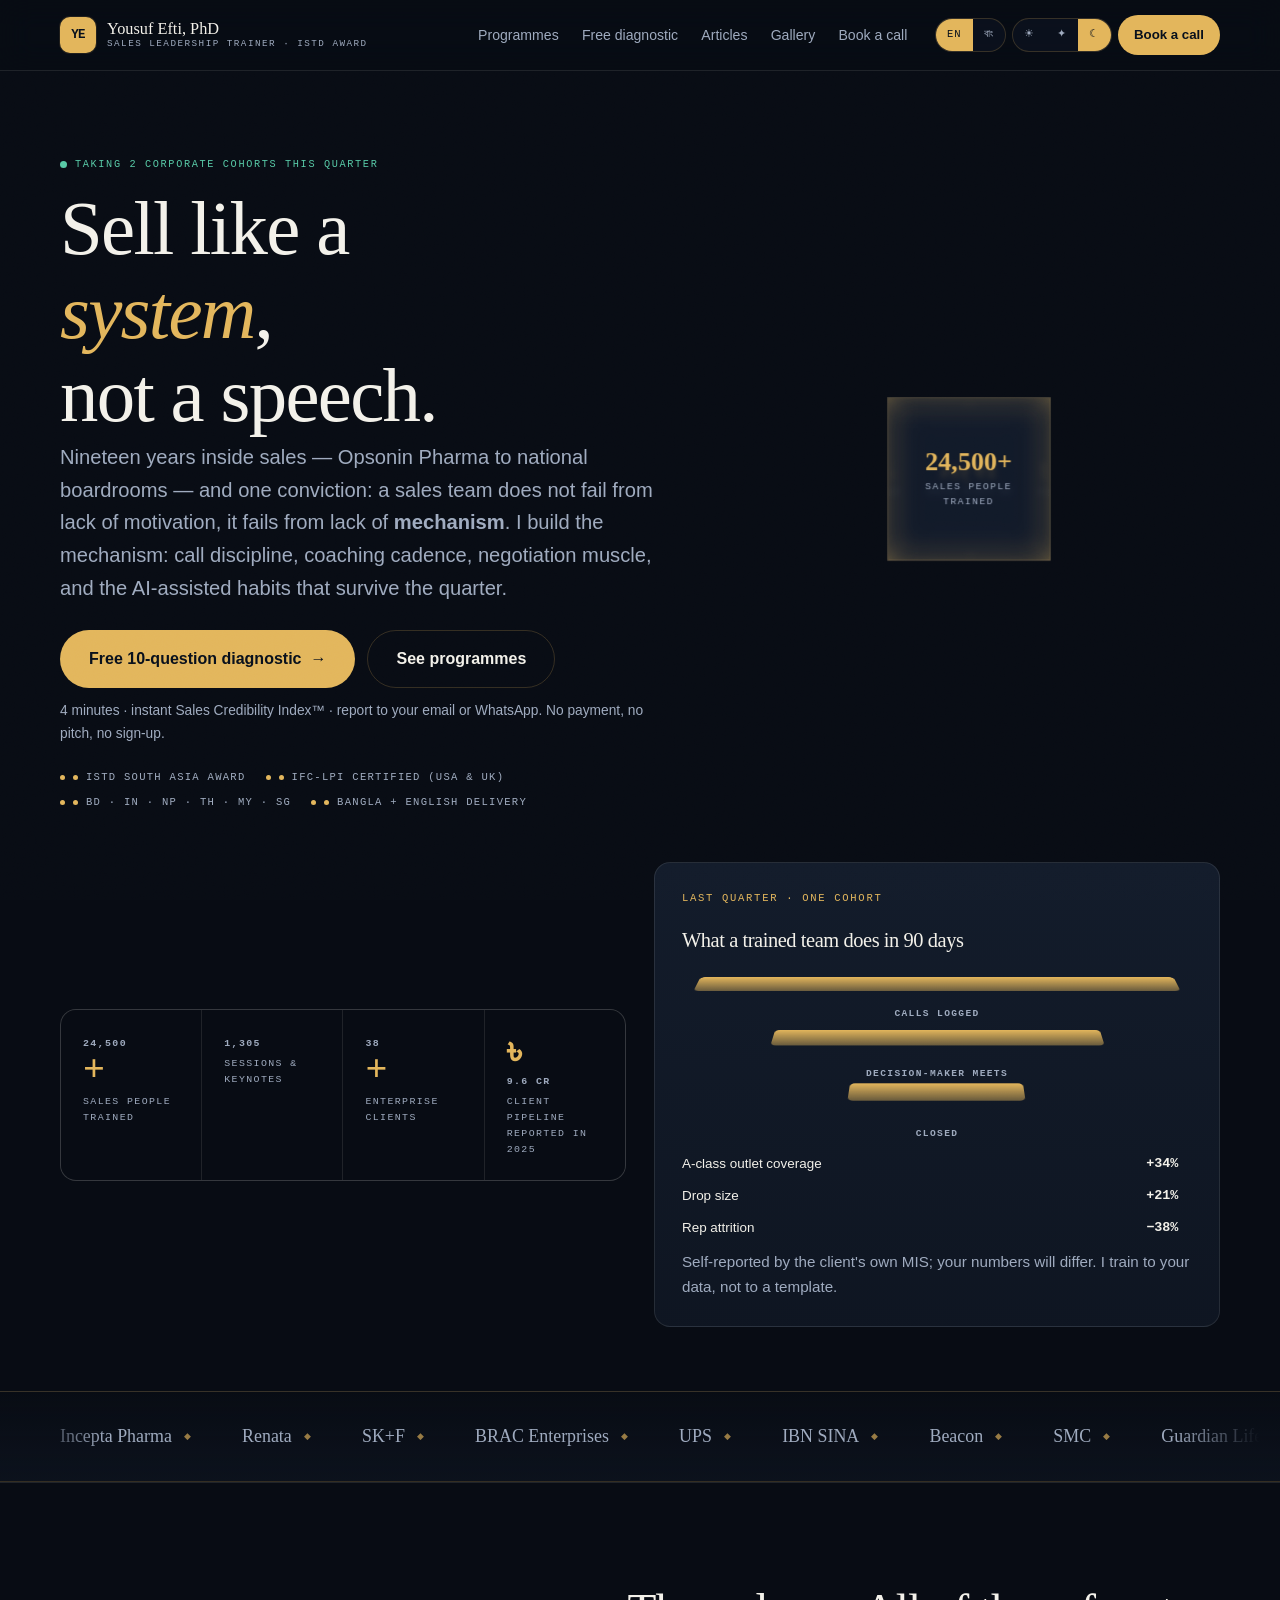
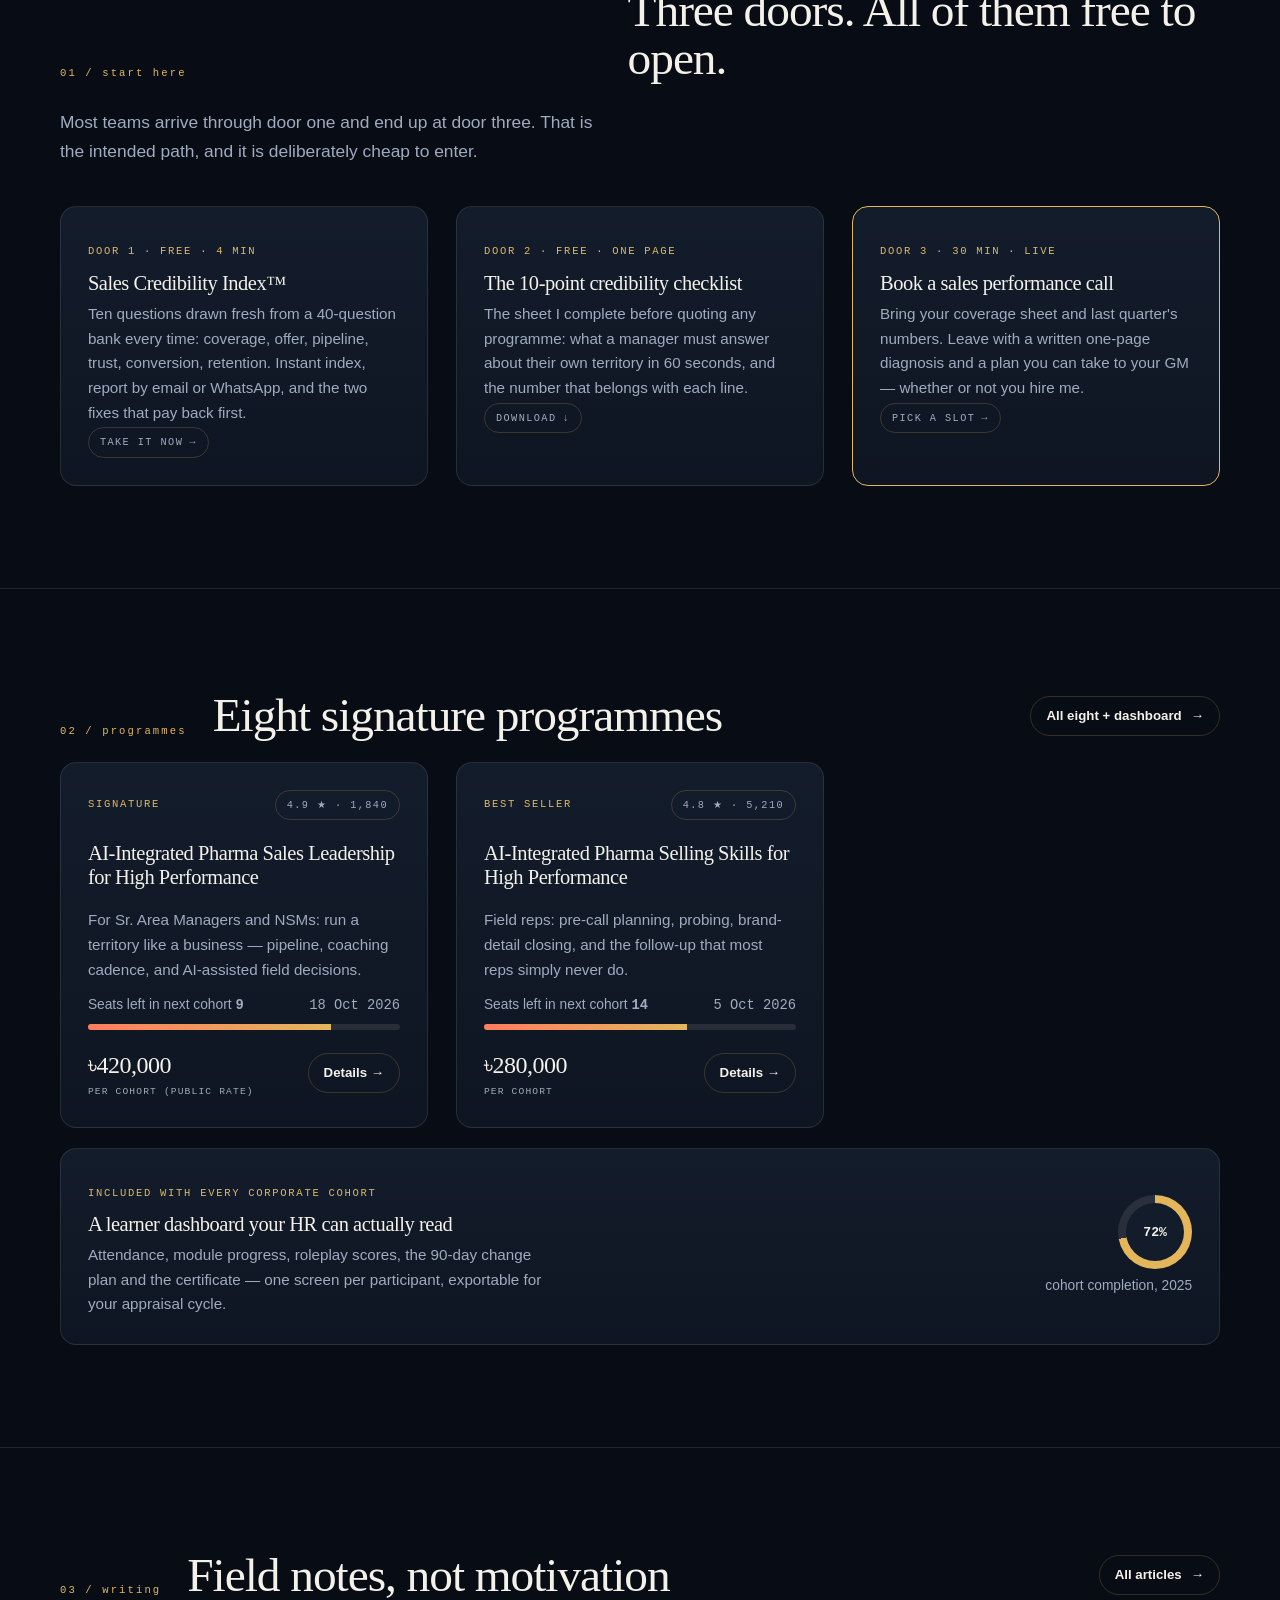
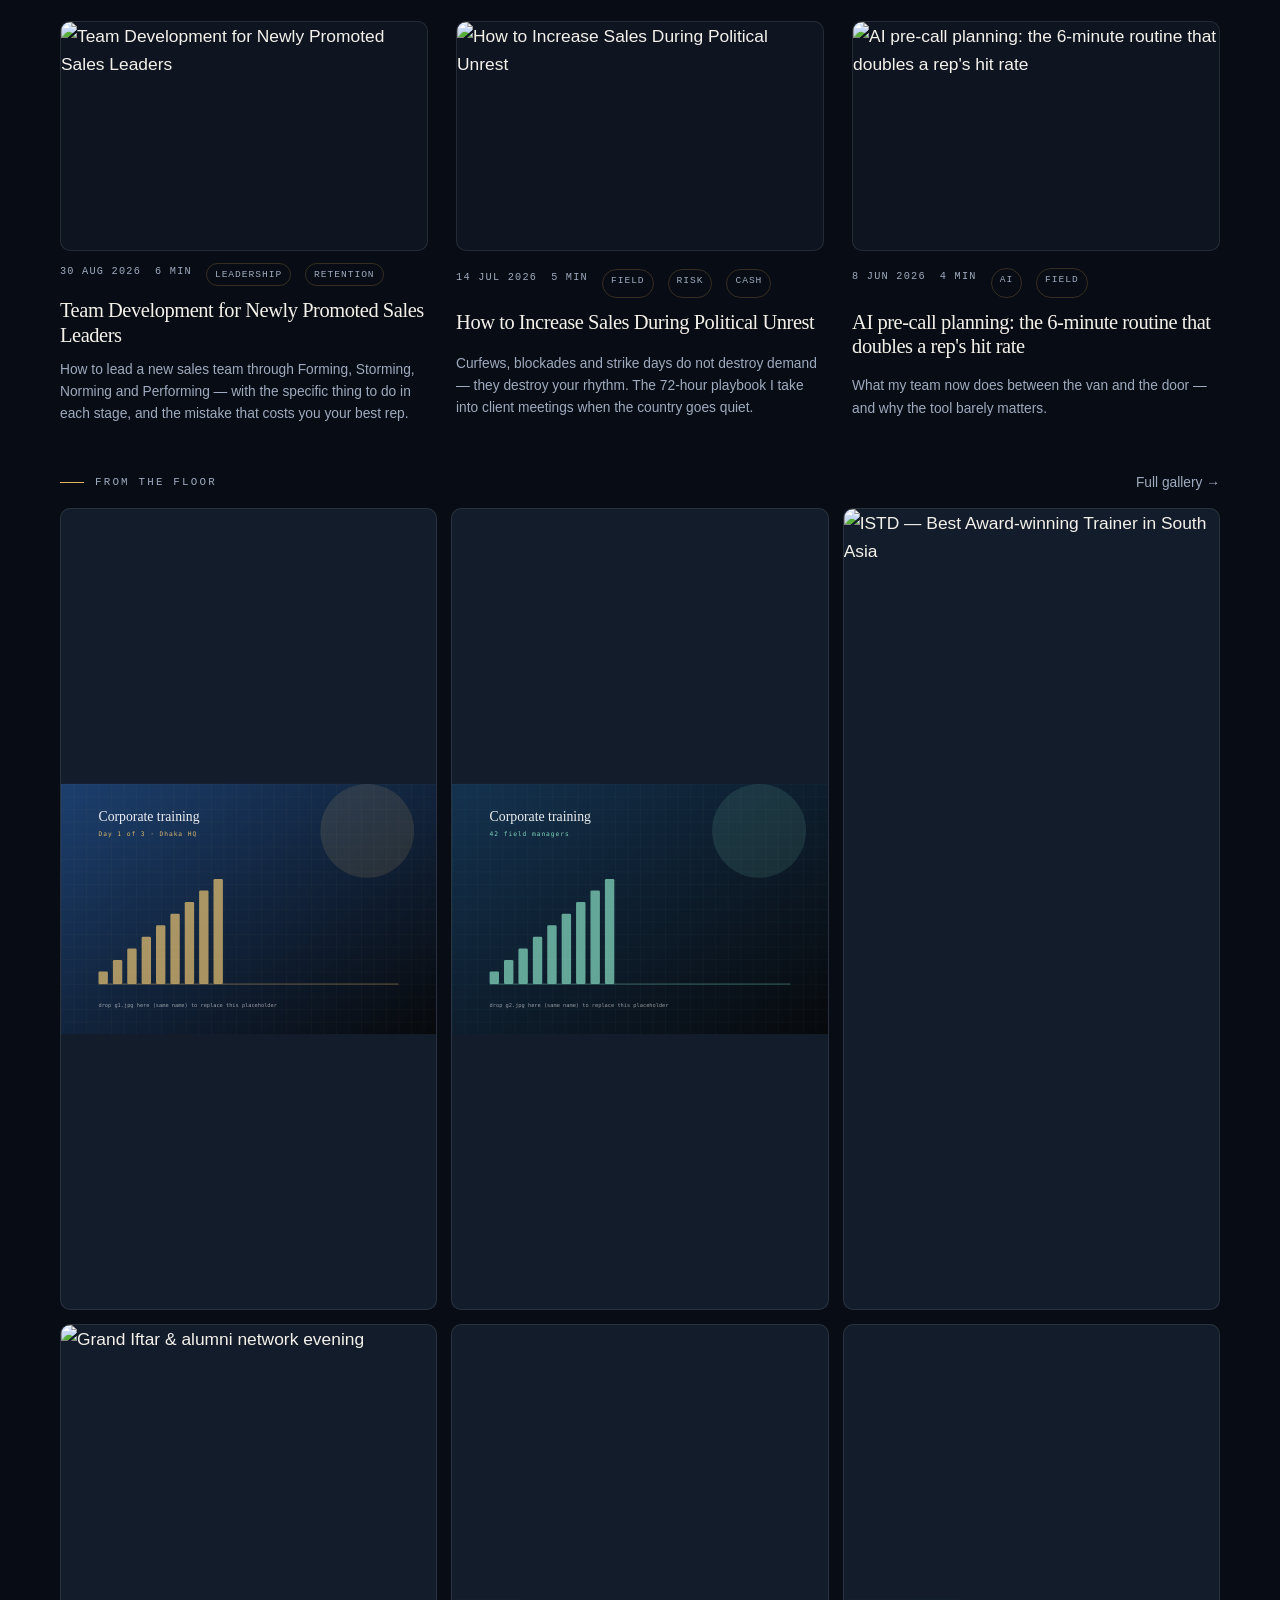
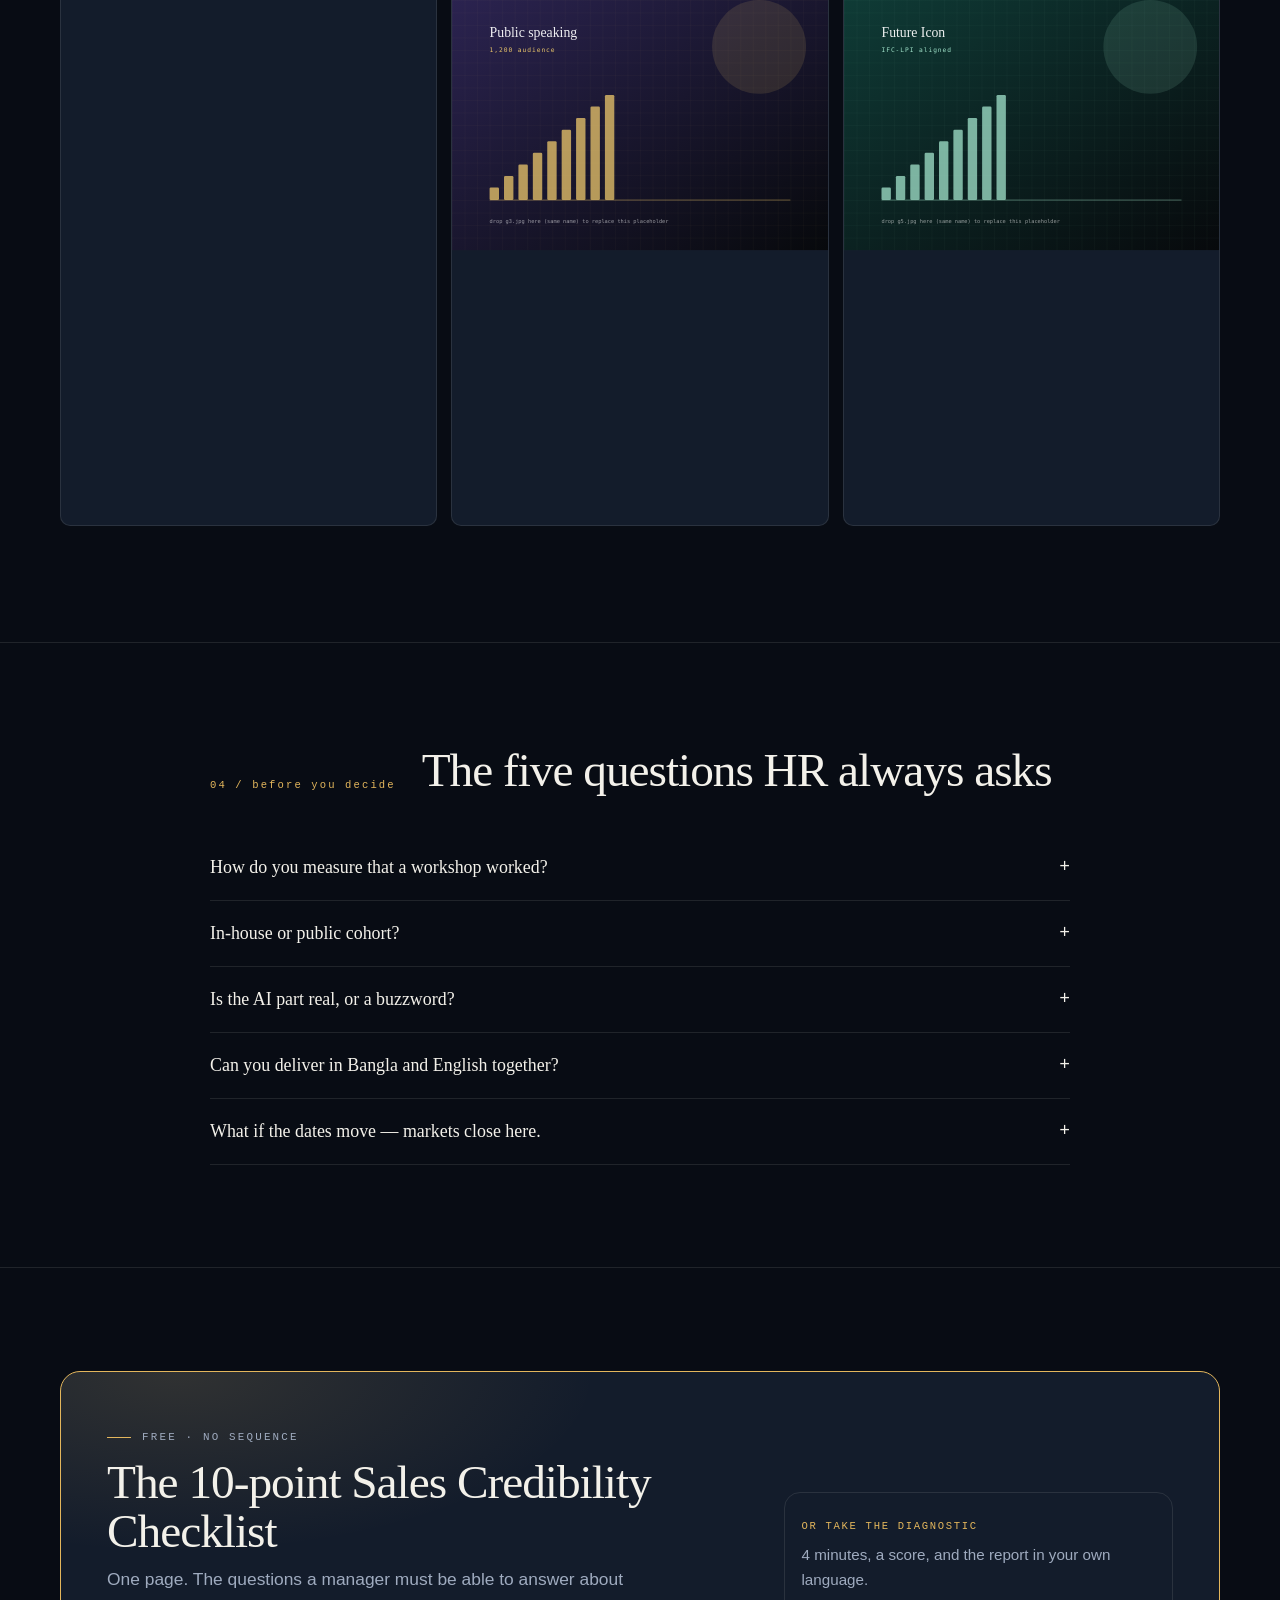
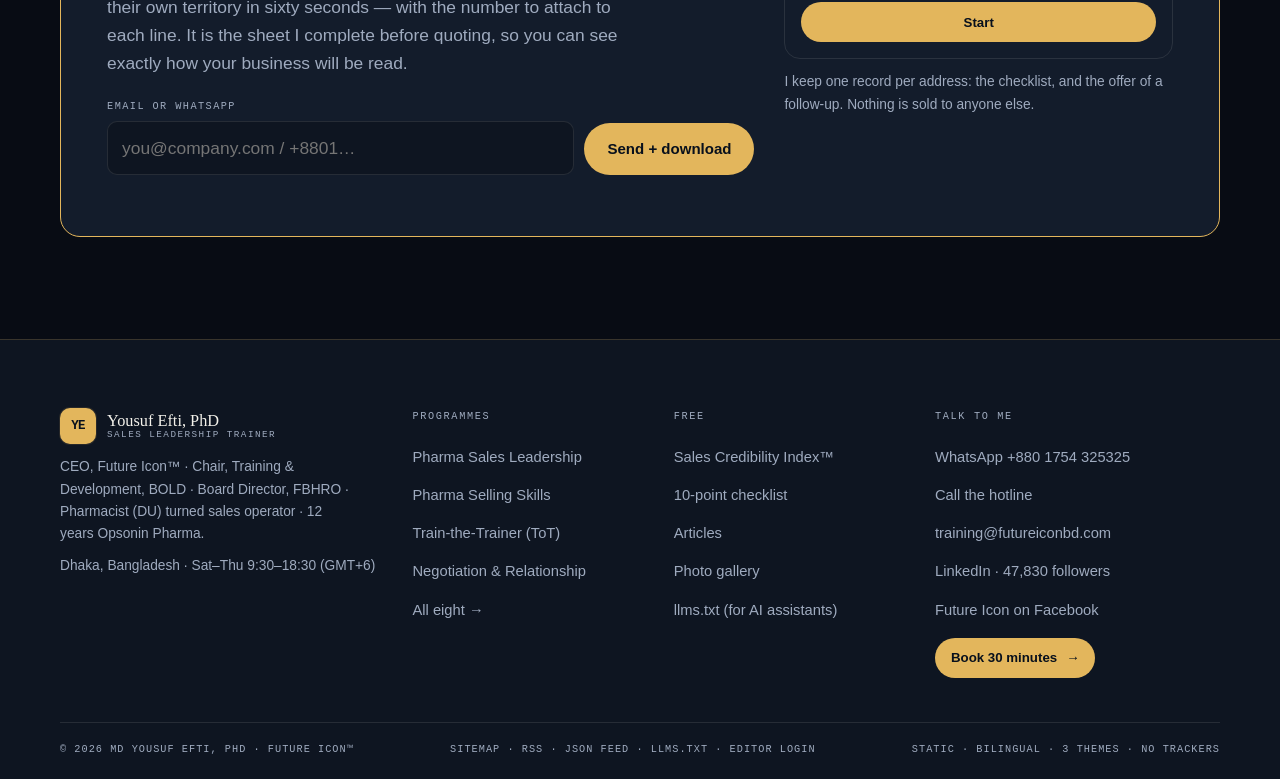
==== commit f20f928d: "feat: bilingual, three-mood Efti site — diagnostic, programmes dashboard, admin boards, SEO/AEO/agen" ====
--- a/index.html
+++ b/index.html
@@ -1,522 +1,389 @@
 <!doctype html>
-<html lang="en" class="no-js">
+<html lang="en" class="no-js" data-theme="dark">
 <head>
 <meta charset="utf-8">
 <meta name="viewport" content="width=device-width,initial-scale=1">
-<script>document.documentElement.className="js";</script>
-<title>Ilias Hossain Tushar — Brand Manager | Funnels that get expertise paid for</title>
-<meta name="description" content="6 years of brand management and customer conversion. I turn attention from LinkedIn, WhatsApp and Facebook into booked, well-paying clients — with positioning, proof placement and a measured funnel. Free 5-point audit.">
-<link rel="canonical" href="https://yourdomain.com/">
+<script>(function(){var d=document.documentElement;d.className="js";try{var t=JSON.parse(localStorage.getItem("fi_theme"));if(t)d.dataset.theme=t;var l=JSON.parse(localStorage.getItem("fi_lang"));if(l)d.setAttribute("lang",l);}catch(e){}})();</script>
+<title>Yousuf Efti — Sales Leadership Trainer | 24,500+ trained</title>
+<meta name="description" content="Md Yousuf Efti, PhD — award-winning sales leadership trainer (ISTD), IFC-LPI certified. AI-integrated pharma sales leadership, selling skills, ToT and negotiation programmes for Incepta, Renata, BRAC, UPS and 30+ enterprises. Free sales diagnostic. Bangla & English.">
+<link rel="alternate" hreflang="en" href="https://yousufefti.com/">
+<link rel="alternate" hreflang="bn" href="https://yousufefti.com/?lang=bn">
+<link rel="alternate" hreflang="x-default" href="https://yousufefti.com/">
+<link rel="canonical" href="https://yousufefti.com/">
 <link rel="icon" href="assets/favicon.svg" type="image/svg+xml">
-<meta name="theme-color" content="#0b0c0d">
+<link rel="apple-touch-icon" href="assets/icon-152.png">
+<meta name="theme-color" content="#080c14">
+<meta name="robots" content="index,follow,max-image-preview:large,max-snippet:-1">
+<meta name="author" content="Md Yousuf Efti, PhD">
+<meta name="geo.region" content="BD-03"><meta name="geo.placename" content="Dhaka">
 <meta property="og:type" content="website">
-<meta property="og:title" content="Ilias Hossain Tushar — Brand & Conversion Systems">
-<meta property="og:description" content="You already have the credibility. I build the funnel that gets you paid for it. 6 yrs brand management · 38 brands · 41% median lift in lead→call.">
-<meta property="og:image" content="https://yourdomain.com/assets/og-cover.jpg">
-<meta property="og:url" content="https://yourdomain.com/">
+<meta property="og:site_name" content="Yousuf Efti — Sales Leadership">
+<meta property="og:title" content="Sell like a system, not a speech — Yousuf Efti, PhD">
+<meta property="og:description" content="19 years in sales. 1,305+ sessions. 24,500+ sales people trained across BD, IN, NP, TH, MY & SG. Take the free 10-question sales credibility diagnostic.">
+<meta property="og:image" content="https://yousufefti.com/assets/og-efti.jpg">
+<meta property="og:url" content="https://yousufefti.com/">
+<meta property="og:locale" content="en_US"><meta property="og:locale:alternate" content="bn_BD">
 <meta name="twitter:card" content="summary_large_image">
-<link rel="preload" as="style" href="assets/base.css">
-<link rel="stylesheet" href="assets/base.css">
-<link rel="stylesheet" href="assets/theme-dark.css">
-<script src="assets/site.config.js"></script>
-<script src="assets/motion.js" defer></script>
+<meta name="twitter:title" content="Yousuf Efti — Sales Leadership Trainer">
+<meta name="twitter:description" content="Free sales credibility diagnostic: 10 questions, instant index, report to email or WhatsApp.">
+<meta name="twitter:image" content="https://yousufefti.com/assets/og-efti.jpg">
+<link rel="manifest" href="manifest.webmanifest">
+<link rel="preload" as="style" href="assets/site.css">
+<link rel="stylesheet" href="assets/site.css">
+<link rel="alternate" type="application/feed+json" href="feed.json" title="Field notes by Md Yousuf Efti, PhD">
+<link rel="alternate" type="application/rss+xml" href="rss.xml" title="Field notes by Md Yousuf Efti, PhD">
+<script src="assets/app.js" defer></script>
+<script src="assets/render.js" defer></script>
+<!--SCHEMA:START-->
 <script type="application/ld+json">
-{"@context":"https://schema.org","@type":"Person","name":"Md Ilias Hossain Tushar","jobTitle":"Brand Manager · Customer Conversion",
- "description":"6 years of brand management and customer conversion for founders, trainers and consultants.","address":{"@type":"PostalAddress","addressLocality":"Dhaka","addressCountry":"BD"},
- "knowsAbout":["Brand Positioning","Conversion Rate Optimisation","Sales Funnels","Offer Design","Customer Retention","Go-to-Market"],
- "makesOffer":[{"@type":"Offer","name":"Funnel Sprint","price":"75000","priceCurrency":"BDT"},
-   {"@type":"Offer","name":"Brand Conversion Engine","price":"210000","priceCurrency":"BDT"},
-   {"@type":"Offer","name":"Authority Retainer","price":"560000","priceCurrency":"BDT"}],
- "aggregateRating":{"@type":"AggregateRating","ratingValue":"4.9","reviewCount":"27"}}
+{"@context":"https://schema.org","@graph":[{"@type":"WebSite","@id":"https://yousufefti.com/#website","url":"https://yousufefti.com/","name":"Md Yousuf Efti, PhD — Sales Leadership","inLanguage":["en","bn"],"publisher":{"@id":"https://yousufefti.com/#org"}},{"@type":"Person","@id":"https://yousufefti.com/#person","name":"Md Yousuf Efti, PhD","honorificSuffix":"PhD","jobTitle":"Sales Leadership Trainer","description":"24,500+ sales people trained. 1,305+ sessions. Five countries.","image":"https://yousufefti.com/assets/og-efti.jpg","url":"https://yousufefti.com/","knowsAbout":["Sales leadership","Pharma selling skills","Train the trainer","Sales negotiation","AI in field sales","Team development"],"worksFor":{"@id":"https://yousufefti.com/#org"},"alumniOf":{"@type":"CollegeOrUniversity","name":"University of Dhaka"},"award":"Best Award-winning Trainer in South Asia (ISTD)","sameAs":["https://www.linkedin.com/in/yousufefti","https://www.facebook.com/yousuf.efti","https://www.facebook.com/FutureIconBangladesh"],"address":{"@type":"PostalAddress","addressLocality":"Dhaka","addressCountry":"BD"},"contactPoint":{"@type":"ContactPoint","telephone":"+880 1754 325325","email":"training@futureiconbd.com","contactType":"sales","availableLanguage":["English","Bengali"]}},{"@type":"Organization","@id":"https://yousufefti.com/#org","name":"Future Icon™","url":"https://futureiconbd.com","logo":"https://yousufefti.com/assets/favicon.svg","foundingDate":"2016","founder":{"@id":"https://yousufefti.com/#person"},"areaServed":["BD","IN","NP","TH","MY","SG"],"contactPoint":{"@type":"ContactPoint","email":"training@futureiconbd.com","contactType":"corporate training enquiries"}},{"@type":"ItemList","@id":"https://yousufefti.com/courses.html#list","name":"Programmes","numberOfItems":8,"itemListElement":[{"@type":"ListItem","position":1,"url":"https://yousufefti.com/courses.html#pharma-sales-leadership","item":{"@type":"Course","name":"AI-Integrated Pharma Sales Leadership for High Performance","alternativeName":"এআই-ইন্টিগ্রেটেড ফার্মা সেলস লিডারশিপ ফর হাই পারফরম্যান্স","description":"For Sr. Area Managers and NSMs: run a territory like a business — pipeline, coaching cadence, and AI-assisted field decisions.","provider":{"@type":"Organization","name":"Future Icon™"},"educationalLevel":"Advanced","timeRequired":"3 days","inLanguage":["en","bn"],"coursePrerequisites":"Field sales experience recommended","hasCourseInstance":{"@type":"CourseInstance","courseMode":"onsite","courseWorkload":"3 days","startDate":"2026-10-18","location":{"@type":"Place","name":"Client site (in-house)","address":"Dhaka, BD"}},"offers":{"@type":"Offer","price":420000,"priceCurrency":"BDT","category":"corporate cohort","availability":"https://schema.org/InStock"},"aggregateRating":{"@type":"AggregateRating","ratingValue":4.9,"bestRating":5,"ratingCount":99}}},{"@type":"ListItem","position":2,"url":"https://yousufefti.com/courses.html#selling-skills","item":{"@type":"Course","name":"AI-Integrated Pharma Selling Skills for High Performance","alternativeName":"এআই-ইন্টিগ্রেটেড ফার্মা সেলিং স্কিলস","description":"Field reps: pre-call planning, probing, brand-detail closing, and the follow-up that most reps simply never do.","provider":{"@type":"Organization","name":"Future Icon™"},"educationalLevel":"All levels","timeRequired":"2 days","inLanguage":["en","bn"],"coursePrerequisites":"Field sales experience recommended","hasCourseInstance":{"@type":"CourseInstance","courseMode":"onsite","courseWorkload":"2 days","startDate":"2026-10-05","location":{"@type":"Place","name":"Client site (in-house)","address":"Dhaka, BD"}},"offers":{"@type":"Offer","price":280000,"priceCurrency":"BDT","category":"corporate cohort","availability":"https://schema.org/InStock"},"aggregateRating":{"@type":"AggregateRating","ratingValue":4.8,"bestRating":5,"ratingCount":99}}},{"@type":"ListItem","position":3,"url":"https://yousufefti.com/courses.html#train-the-trainer","item":{"@type":"Course","name":"Train-the-Trainer (ToT) — IFC-LPI aligned","alternativeName":"ট্রেন-দা-ট্রেনার (ToT) — IFC-LPI অ্যালাইনড","description":"Turn your best performers into certified internal trainers: content design, facilitation, evaluation, KPI handoff.","provider":{"@type":"Organization","name":"Future Icon™"},"educationalLevel":"Internal trainers","timeRequired":"5 days","inLanguage":["en","bn"],"coursePrerequisites":"Field sales experience recommended","hasCourseInstance":{"@type":"CourseInstance","courseMode":"onsite","courseWorkload":"5 days","startDate":"2026-11-09","location":{"@type":"Place","name":"Client site (in-house)","address":"Dhaka, BD"}},"offers":{"@type":"Offer","price":95000,"priceCurrency":"BDT","category":"corporate cohort","availability":"https://schema.org/InStock"},"aggregateRating":{"@type":"AggregateRating","ratingValue":4.9,"bestRating":5,"ratingCount":41}}},{"@type":"ListItem","position":4,"url":"https://yousufefti.com/courses.html#newly-promoted-leaders","item":{"@type":"Course","name":"Newly Promoted Sales Leaders: Forming to Performing","alternativeName":"নতুন পদোন্নত সেলস লিডার: ফর্মিং থেকে পারফর্মিং","description":"The first 180 days of leading a team that used to be your peers — the four stages and what to do in each.","provider":{"@type":"Organization","name":"Future Icon™"},"educationalLevel":"First-time managers","timeRequired":"2 days","inLanguage":["en","bn"],"coursePrerequisites":"Field sales experience recommended","hasCourseInstance":{"@type":"CourseInstance","courseMode":"onsite","courseWorkload":"2 days","startDate":"2026-10-26","location":{"@type":"Place","name":"Client site (in-house)","address":"Dhaka, BD"}},"offers":{"@type":"Offer","price":65000,"priceCurrency":"BDT","category":"corporate cohort","availability":"https://schema.org/InStock"},"aggregateRating":{"@type":"AggregateRating","ratingValue":4.7,"bestRating":5,"ratingCount":26}}},{"@type":"ListItem","position":5,"url":"https://yousufefti.com/courses.html#ai-intelligence-eq","item":{"@type":"Course","name":"AI-Integrated Emotional Intelligence for Sales Professionals","alternativeName":"সেলস পেশাজীবীদের জন্য এআই-ইন্টিগ্রেটেড ইমোশনাল ইন্টেলিজেন্স","description":"Read the room, then use the read: EQ applied to buying signals, depot moods and angry customers.","provider":{"@type":"Organization","name":"Future Icon™"},"educationalLevel":"All levels","timeRequired":"1 day","inLanguage":["en","bn"],"coursePrerequisites":"Field sales experience recommended","hasCourseInstance":{"@type":"CourseInstance","courseMode":"onsite","courseWorkload":"1 day","startDate":"2026-11-02","location":{"@type":"Place","name":"Client site (in-house)","address":"Dhaka, BD"}},"offers":{"@type":"Offer","price":150000,"priceCurrency":"BDT","category":"corporate cohort","availability":"https://schema.org/InStock"},"aggregateRating":{"@type":"AggregateRating","ratingValue":4.8,"bestRating":5,"ratingCount":99}}},{"@type":"ListItem","position":6,"url":"https://yousufefti.com/courses.html#negotiation-relationship","item":{"@type":"Course","name":"The Art of Sales Negotiation & Relationship Building","alternativeName":"সেলস নেগোসিয়েশন ও সম্পর্ক গড়া","description":"Margins, credit terms, listing fees and stockist politics — protect the price, keep the person.","provider":{"@type":"Organization","name":"Future Icon™"},"educationalLevel":"Intermediate+","timeRequired":"2 days","inLanguage":["en","bn"],"coursePrerequisites":"Field sales experience recommended","hasCourseInstance":{"@type":"CourseInstance","courseMode":"onsite","courseWorkload":"2 days","startDate":"2026-11-16","location":{"@type":"Place","name":"Client site (in-house)","address":"Dhaka, BD"}},"offers":{"@type":"Offer","price":240000,"priceCurrency":"BDT","category":"corporate cohort","availability":"https://schema.org/InStock"},"aggregateRating":{"@type":"AggregateRating","ratingValue":4.9,"bestRating":5,"ratingCount":69}}},{"@type":"ListItem","position":7,"url":"https://yousufefti.com/courses.html#customer-service-depot","item":{"@type":"Course","name":"Customer Service Excellence for Depot In-Charges","alternativeName":"ডিপো ইন-চার্জদের জন্য কাস্টমার সার্ভিস এক্সেলেন্স","description":"Order accuracy, returns, response time and the depot voice that decides whether a rep's promise survives.","provider":{"@type":"Organization","name":"Future Icon™"},"educationalLevel":"Operations","timeRequired":"1 day","inLanguage":["en","bn"],"coursePrerequisites":"Field sales experience recommended","hasCourseInstance":{"@type":"CourseInstance","courseMode":"onsite","courseWorkload":"1 day","startDate":"2026-10-12","location":{"@type":"Place","name":"Client site (in-house)","address":"Dhaka, BD"}},"offers":{"@type":"Offer","price":120000,"priceCurrency":"BDT","category":"corporate cohort","availability":"https://schema.org/InStock"},"aggregateRating":{"@type":"AggregateRating","ratingValue":4.6,"bestRating":5,"ratingCount":38}}},{"@type":"ListItem","position":8,"url":"https://yousufefti.com/courses.html#marketing-pmd","item":{"@type":"Course","name":"Futuristic Pharma Marketing for PMD Leaders","alternativeName":"পিএমডি লিডারদের জন্য ভবিষ্যৎমুখী ফার্মা মার্কেটিং","description":"Brand strategy that survives a commodity market: segmentation, launch sequencing, field-marketing alignment, AI research.","provider":{"@type":"Organization","name":"Future Icon™"},"educationalLevel":"Managers+","timeRequired":"2 days","inLanguage":["en","bn"],"coursePrerequisites":"Field sales experience recommended","hasCourseInstance":{"@type":"CourseInstance","courseMode":"onsite","courseWorkload":"2 days","startDate":"2026-11-23","location":{"@type":"Place","name":"Client site (in-house)","address":"Dhaka, BD"}},"offers":{"@type":"Offer","price":260000,"priceCurrency":"BDT","category":"corporate cohort","availability":"https://schema.org/InStock"},"aggregateRating":{"@type":"AggregateRating","ratingValue":4.8,"bestRating":5,"ratingCount":24}}}]},{"@type":"WebPage","@id":"https://yousufefti.com/diagnostic.html#page","url":"https://yousufefti.com/diagnostic.html","name":"Sales Credibility Index™ — free diagnostic","isPartOf":{"@id":"https://yousufefti.com/#website"},"mainEntity":{"@type":"HowTo","name":"Take the Sales Credibility Index","totalTime":"PT4M","estimatedCost":{"@type":"MonetaryAmount","currency":"BDT","value":"0"},"step":[{"@type":"HowToStep","position":1,"name":"market"},{"@type":"HowToStep","position":2,"name":"offer"},{"@type":"HowToStep","position":3,"name":"pipeline"},{"@type":"HowToStep","position":4,"name":"trust"},{"@type":"HowToStep","position":5,"name":"conversion"},{"@type":"HowToStep","position":6,"name":"retention"}]}},{"@type":"Blog","@id":"https://yousufefti.com/blog.html#blog","name":"Field notes — Md Yousuf Efti, PhD","inLanguage":["en","bn"],"blogPost":[{"@type":"BlogPosting","headline":"Team Development for Newly Promoted Sales Leaders","alternativeHeadline":"নতুন পদোন্নত সেলস লিডারদের টিম ডেভেলপমেন্ট","description":"How to lead a new sales team through Forming, Storming, Norming and Performing — with the specific thing to do in each stage, and the mistake that costs you your best rep.","inLanguage":["en","bn"],"datePublished":"2026-08-30","dateModified":"2026-09-02","image":"https://yousufefti.com/assets/img/blog/leadership.jpg","url":"https://yousufefti.com/article.html?slug=team-development-for-newly-promoted-sales-leaders","keywords":"leadership, retention","author":{"@type":"Person","name":"Md Yousuf Efti, PhD"},"isPartOf":{"@id":"https://yousufefti.com/blog.html#blog"},"wordCount":408},{"@type":"BlogPosting","headline":"How to Increase Sales During Political Unrest","alternativeHeadline":"রাজনৈতিক অস্থিরতায় বিক্রি বাড়াতে যা করবেন","description":"Curfews, blockades and strike days do not destroy demand — they destroy your rhythm. The 72-hour playbook I take into client meetings when the country goes quiet.","inLanguage":["en","bn"],"datePublished":"2026-07-14","dateModified":"2026-07-14","image":"https://yousufefti.com/assets/img/blog/unrest.jpg","url":"https://yousufefti.com/article.html?slug=increase-sales-during-political-unrest","keywords":"field, risk, cash","author":{"@type":"Person","name":"Md Yousuf Efti, PhD"},"isPartOf":{"@id":"https://yousufefti.com/blog.html#blog"},"wordCount":329},{"@type":"BlogPosting","headline":"10 Tips for Pharmaceutical Sales Managers","alternativeHeadline":"ফার্মা সেলস ম্যানেজারদের জন্য ১০টি টিপস","description":"Ten habits that separate the manager whose territory grows from the one whose reports keep leaving.","inLanguage":"en","datePublished":"2025-11-20","dateModified":"2025-11-20","image":"https://yousufefti.com/assets/img/blog/tips.jpg","url":"https://yousufefti.com/article.html?slug=10-tips-for-pharmaceuticals-sales-managers","keywords":"management, field","author":{"@type":"Person","name":"Md Yousuf Efti, PhD"},"isPartOf":{"@id":"https://yousufefti.com/blog.html#blog"},"wordCount":334},{"@type":"BlogPosting","headline":"AI pre-call planning: the 6-minute routine that doubles a rep's hit rate","alternativeHeadline":"এআই প্রি-কল প্ল্যানিং: ৬ মিনিটে হিট রেট দ্বিগুণ","description":"What my team now does between the van and the door — and why the tool barely matters.","inLanguage":"en","datePublished":"2026-06-08","dateModified":"2026-06-08","image":"https://yousufefti.com/assets/img/blog/ai.jpg","url":"https://yousufefti.com/article.html?slug=ai-pre-call-planning","keywords":"AI, field","author":{"@type":"Person","name":"Md Yousuf Efti, PhD"},"isPartOf":{"@id":"https://yousufefti.com/blog.html#blog"},"wordCount":198},{"@type":"BlogPosting","headline":"Emotional selling: the four feelings that decide a purchase","alternativeHeadline":"ইমোশনাল সেলিং: কেনার সিদ্ধান্তে যে চারটি অনুভূতি","description":"People buy to reduce one of four feelings. Most pitch decks address none of them.","inLanguage":"en","datePublished":"2026-03-19","dateModified":"2026-03-19","image":"https://yousufefti.com/assets/img/blog/emotion.jpg","url":"https://yousufefti.com/article.html?slug=emotional-selling","keywords":"selling, EQ","author":{"@type":"Person","name":"Md Yousuf Efti, PhD"},"isPartOf":{"@id":"https://yousufefti.com/blog.html#blog"},"wordCount":185}]},{"@type":"ImageGallery","@id":"https://yousufefti.com/gallery.html#gal","name":"Sessions and events","numberOfItems":10}]}
 </script>
-<style>.hidden{display:none!important}</style>
+<!--SCHEMA:END-->
+<noscript><style>.js [data-rev]{opacity:1;transform:none}.js .mask>span{transform:none}</style></noscript>
 </head>
 <body>
-<div class="grain" aria-hidden="true"></div><div class="spot" aria-hidden="true"></div>
-<a class="skip" href="#main">Skip to content</a>
-
-<!-- ============================ HEADER: desire-first ============================ -->
+<div class="grain" aria-hidden="true"></div>
+<a class="skip" href="#main">Skip to content · সামগ্রীতে যান</a>
+
+<!-- ======================= HEADER: desire-first · one CTA · mood + language ======================= -->
 <header class="nav">
   <div class="shell nav-in">
-    <a class="brand" href="/" aria-label="Home">
-      <span class="mark">IT</span>
-      <span class="nm">Ilias Hossain Tushar<br><small>Brand · Customer Conversion</small></span>
-    </a>
-    <nav class="nav-links" aria-label="Sections">
-      <a href="#proof">Proof</a><a href="#method">Method</a><a href="#cases">Cases</a>
-      <a href="#offers">Offers</a><a href="#faq">FAQ</a>
+    <a class="brand" href="/" aria-label="Yousuf Efti — home"><span class="mark">YE</span>
+      <span>Yousuf Efti, PhD<small><span class="en">Sales Leadership Trainer · ISTD award</span><span class="bn i">সেলস লিডারশিপ ট্রেনার · আইএসটিডি পুরস্কার</span></small></span></a>
+    <nav class="nav-links" aria-label="Main">
+      <a href="courses.html"><span class="en">Programmes</span><span class="bn i">প্রোগ্রাম</span></a>
+      <a href="diagnostic.html"><span class="en">Free diagnostic</span><span class="bn i">ফ্রি ডায়াগনস্টিক</span></a>
+      <a href="blog.html"><span class="en">Articles</span><span class="bn i">প্রবন্ধ</span></a>
+      <a href="gallery.html"><span class="en">Gallery</span><span class="bn i">গ্যালারি</span></a>
+      <a href="book.html"><span class="en">Book a call</span><span class="bn i">কল বুক</span></a>
     </nav>
-    <a class="btn sm magnetic" href="audit.html">Free 5-point audit</a>
+    <div class="tools">
+      <span class="seg" role="group" aria-label="Language / ভাষা">
+        <button data-lang="en" aria-pressed="true">EN</button><button data-lang="bn" aria-pressed="false">বাং</button>
+      </span>
+      <span class="seg" role="group" aria-label="Theme / মুড">
+        <button data-theme-set="light" title="Light">☀</button><button data-theme-set="bright" title="Bright">✦</button><button data-theme-set="dark" title="Dark" aria-pressed="true">☾</button>
+      </span>
+      <a class="btn sm magnetic" href="book.html"><span class="en">Book a call</span><span class="bn i">কল বুক করুন</span></a>
+      <button id="burger" class="burger" aria-expanded="false" aria-controls="mnav" aria-label="Menu"><i></i><i></i><i></i></button>
+    </div>
   </div>
   <div class="prog" aria-hidden="true"></div>
 </header>
+<div id="mnav" class="mnav" hidden>
+  <a href="courses.html"><span class="en">Programmes</span><span class="bn i">প্রোগ্রাম</span></a>
+  <a href="diagnostic.html"><span class="en">Free sales diagnostic</span><span class="bn i">ফ্রি সেলস ডায়াগনস্টিক</span></a>
+  <a href="blog.html"><span class="en">Articles</span><span class="bn i">প্রবন্ধ</span></a>
+  <a href="gallery.html"><span class="en">Gallery</span><span class="bn i">গ্যালারি</span></a>
+  <a href="book.html"><span class="en">Book a 30-minute call</span><span class="bn i">৩০ মিনিটের কল বুক</span></a>
+</div>
+<script>document.getElementById("burger").addEventListener("click",function(){var m=document.getElementById("mnav");m.hidden=!m.classList.toggle("on")});</script>
 
 <main id="main">
-<!-- ============================ FUNNEL STAGE 1 — ATTENTION ============================ -->
-<section class="hero" id="top" data-funnel-stage="1-attention">
-  <div class="grid-lines" aria-hidden="true"></div>
+<!-- ======================= HERO · 3D objects + kinetic reveal ======================= -->
+<section class="hero" id="top" data-cue="hero">
   <div class="shell hero-grid">
     <div data-stagger>
-      <span class="eyebrow">Brand management · 6 years · Dhaka → worldwide</span>
-      <h1 class="display">
-        <span class="mask" data-reveal><span>You already have</span></span>
-        <span class="mask" data-reveal><span>the <em>credibility</em>.</span></span>
-        <span class="mask" data-reveal><span class="neg">I build the funnel</span></span>
-        <span class="mask" data-reveal><span class="neg">that gets you <span class="hi" style="color:var(--accent)">paid</span> for it.</span></span>
+      <span class="badge-live"><i></i><span class="en">Taking 2 corporate cohorts this quarter</span><span class="bn i">এই প্রান্তিকে ২টি কর্পোরেট ব্যাচ</span></span>
+      <h1 class="display" style="margin-top:14px">
+        <span class="mask" data-rev><span><span class="en">Sell like a</span> <span class="bn i">বিক্রি হোক</span></span></span>
+        <span class="mask" data-rev><span><em><span class="en">system</span><span class="bn i">সিস্টেমের মতো</span></em>,<span class="bn i"> —</span></span></span>
+        <span class="mask" data-rev><span><span class="en">not a speech.</span> <span class="bn i">ভাষণের মতো নয়।</span></span></span>
       </h1>
-      <p class="lede" data-reveal style="--d:.22s">Trainers, consultants and founder-brands rarely have a demand problem —
-        they have a <strong>conversion</strong> problem. People read, like, enquire, then go quiet.
-        I rebuild the 20 metres between “who is this?” and “where do I pay?”</p>
-      <div class="hero-cta" data-reveal style="--d:.3s">
-        <a class="btn lg magnetic" href="audit.html">Get my 5-point brand audit <span class="ar">→</span></a>
-        <a class="btn lg ghost" href="#proof">See the numbers first</a>
-      </div>
-      <p class="kicker" data-reveal style="--d:.36s">5 questions · instant score · no call required — <span data-role-scramble data-scramble="POSITIONING|OFFER DESIGN|PROOF|FOLLOW-UP|PRICING">POSITIONING</span></p>
-      <div class="trustbar" data-reveal style="--d:.4s">
-        <span>38 brands rebuilt</span><span>৳2.8 Cr tracked revenue</span><span>Replies <span>under 12 hours</span></span><span>Worked on <b data-to>your</b> category</span>
-      </div>
-    </div>
-
-    <!-- HERO MOTION GRAPHIC: live leak meter -->
-    <aside class="hcard" data-reveal="scale" style="--d:.18s" aria-label="Illustrative funnel diagnostic">
-      <div class="h-top">
-        <span class="live"><i></i>live funnel · last 30 days</span>
-        <span class="tag">demo</span>
-      </div>
-      <div class="rows">
-        <div class="hrow"><span>Attention</span><span class="bar"><i style="--w:96%;--d:.05s"></i></span><b>4,120</b></div>
-        <div class="hrow"><span>Read → trust</span><span class="bar"><i style="--w:62%;--d:.2s"></i></span><b>2,554</b></div>
-        <div class="hrow"><span>Trust → enquiry</span><span class="bar"><i style="--w:23%;--d:.35s"></i></span><b>589</b></div>
-        <div class="hrow"><span>Enquiry → call</span><span class="bar"><i style="--w:9%;--d:.5s"></i></span><b>52</b></div>
-        <div class="hrow"><span>Call → paid</span><span class="bar"><i style="--w:4%;--d:.65s"></i></span><b>18</b></div>
-      </div>
-      <div class="foot"><span>Widest leak: <em>enquiry → call</em></span><span>Fix order: <em>4 then 2</em></span></div>
-      <p class="small" style="margin-top:12px">Illustrative shape. Every enquiry you get is a person who already said “maybe”.
-        This page is the machine that turns maybe into a date, a deposit and a deliverable.</p>
-    </aside>
-  </div>
-</section>
-
-<!-- ============================ FUNNEL STAGE 2 — PROOF ============================ -->
-<section id="proof" data-funnel-stage="2-proof" data-cue="cue_proof">
-  <div class="shell">
-    <div class="shead">
-      <span class="no">01 / PROOF</span>
-      <h2 class="display" data-reveal="left">Judged on outcomes,<br>not on <em>aesthetics</em>.</h2>
-      <div class="aside">Every figure below is a claim I can walk you through line by line — inputs, time window, what I touched, what moved.<sup>*</sup></div>
-    </div>
-    <div class="metrics" data-stagger data-reveal>
-      <div class="metric"><b><span data-count="6">6</span></b><span>years brand management</span></div>
-      <div class="metric"><b><span data-count="38">38</span></b><span>brands &amp; personal brands</span></div>
-      <div class="metric"><b><span data-count="41" data-pre="+" data-suf="%">+41%</span></b><span>median lift · lead→call</span></div>
-      <div class="metric"><b><i>৳</i><span data-count="2.8" data-dec="1" data-suf=" Cr">2.8 Cr</span></b><span>client revenue attributed</span></div>
-    </div>
-
-    <div class="ticker" style="margin-top:clamp(22px,3vw,38px)" data-reveal="fade" aria-hidden="true">
-      <div class="ticker-track">
-        <span>Pharma sales forces</span><span>Corporate training houses</span><span>D2C skincare</span>
-        <span>Private clinics</span><span>Coaches &amp; consultants</span><span>Real-estate developers</span>
-        <span>Fintech apps</span><span>NGO programs</span><span>Restaurants &amp; catering</span>
-      </div>
-    </div>
-    <p class="small" style="margin-top:18px">* Portfolio figures are shown as ranges where NDAs apply, and are
-      <strong>placeholders in this build</strong> — see <code>docs/DATA-CHECKLIST.md</code>.</p>
-  </div>
-</section>
-
-<!-- ============================ BAND — the reframe ============================ -->
-<section class="band" data-funnel-stage="2b-reframe">
-  <div class="shell">
-    <blockquote data-reveal>
-      “A brand is not a logo and a funnel is not a landing page.
-      A brand is the reason a stranger picks you. A funnel is the reason a stranger becomes an invoice.”
-    </blockquote>
-    <p class="small" style="margin-top:14px">— the two halves of the job, which is exactly why I do both.</p>
-  </div>
-</section>
-
-<!-- ============================ FUNNEL STAGE 3 — DIAGNOSIS ============================ -->
-<section id="diagnosis" data-funnel-stage="3-diagnosis" data-cue="cue_diagnosis">
-  <div class="shell">
-    <div class="shead">
-      <span class="no">02 / DIAGNOSIS</span>
-      <h2 class="display" data-reveal="left">The four leaks that cap<br>expert-led businesses.</h2>
-      <div class="aside">Named after what I keep finding in audits of training, consulting and service brands.</div>
-    </div>
-    <div class="grid g4" data-stagger>
-      <article class="card leak" data-reveal>
-        <span class="drip">L1</span><span class="idx">LEAK 01</span>
-        <h3 class="display">Believed too late</h3>
-        <p>The page opens with a biography. Buyers need an outcome in the first 4 seconds; your CV is their third question, not your first sentence.</p>
-      </article>
-      <article class="card leak" data-reveal>
-        <span class="drip">L2</span><span class="idx">LEAK 02</span>
-        <h3 class="display">One offer, flat price</h3>
-        <p>A single “hire me” makes every conversation a yes/no on the biggest number you have. A 3-rung ladder turns no into “not yet this size”.</p>
-      </article>
-      <article class="card leak" data-reveal>
-        <span class="drip">L3</span><span class="idx">LEAK 03</span>
-        <h3 class="display">Silent follow-up</h3>
-        <p>Most enquiries die between reply 1 and the call. No recap, no case, no deadline — so the loudest vendor wins by default.</p>
-      </article>
-      <article class="card leak" data-reveal>
-        <span class="drip">L4</span><span class="idx">LEAK 04</span>
-        <h3 class="display">Traffic with nowhere to land</h3>
-        <p>DMs go to a Facebook page, posts go to a profile, calls go to nothing. A one-way page per message is the cheapest lift in existence.</p>
-      </article>
-    </div>
-    <div class="row" style="margin-top:26px" data-reveal="fade">
-      <a class="btn ghost magnetic" href="audit.html">Find your leak in 5 minutes →</a>
-      <span class="small">You get the score, the maths and the fix list whether or not you hire me.</span>
-    </div>
-  </div>
-</section>
-
-<!-- ============================ FUNNEL STAGE 4 — MECHANISM ============================ -->
-<section id="method" data-funnel-stage="4-mechanism" data-cue="cue_method">
-  <div class="shell">
-    <div class="shead">
-      <span class="no">03 / MECHANISM</span>
-      <h2 class="display" data-reveal="left">The engine, stage by stage —<br>with the number I'm paid to move.</h2>
-      <div class="aside">Benchmarks shown are published B2B ranges (2025–26); green zone is where I aim.</div>
-    </div>
-    <div class="grid" style="grid-template-columns:1fr" data-stagger>
-      <div class="funnel">
-        <div class="fstage" data-reveal style="--w:100%"><span class="fill"></span><span class="lbl">S1</span><b>Attract — one audience, one pain, named out loud</b><span class="pc">0.9% → 2.9%</span></div>
-        <div class="fstage" data-reveal style="--w:74%;--d:.08s"><span class="fill"></span><span class="lbl">S2</span><b>Position — why you, why now, why at this price</b><span class="pc">read→trust 62%</span></div>
-        <div class="fstage" data-reveal style="--w:52%;--d:.16s"><span class="fill"></span><span class="lbl">S3</span><b>Convert — one-way page, offer ladder, 7-touch spine</b><span class="pc">visitor→lead 2.3% → 10%+</span></div>
-        <div class="fstage" data-reveal style="--w:33%;--d:.24s"><span class="fill"></span><span class="lbl">S4</span><b>Close — proposal kit, deposit terms, 45-day benchmark</b><span class="pc">lead→call 13–15% → 20%+</span></div>
-        <div class="fstage" data-reveal style="--w:19%;--d:.32s"><span class="fill"></span><span class="lbl">S5</span><b>Compound — retention, referrals, repeatable content system</b><span class="pc">call→paid 22–30% → 35%+</span></div>
-      </div>
-    </div>
-    <div class="board" style="margin-top:clamp(20px,2.6vw,30px)" data-stagger data-reveal>
-      <div class="cell"><div class="k">S1</div><b>Demand</b><p>Weekly post + DM loop, one measurable CTA per asset. Hooks written from your client's actual words.</p><span class="kpi">reach quality &gt; reach</span></div>
-      <div class="cell"><div class="k">S2</div><b>Belief</b><p>Outcome-first header, proof above the fold, objection-led FAQ. Positioning memo, 2 pages, no fluff.</p><span class="kpi">time-to-trust &lt; 8s</span></div>
-      <div class="cell"><div class="k">S3</div><b>Enquiry</b><p>One-way landing page per campaign, qualifying micro-funnel, lead magnet, event tracking on every stage.</p><span class="kpi">visitor→lead 10%+</span></div>
-      <div class="cell"><div class="k">S4</div><b>Money</b><p>Scripted discovery, proposal in 24h, deposit to lock the date, three tiers with a most-chosen default.</p><span class="kpi">call→paid 35%+</span></div>
-      <div class="cell"><div class="k">S5</div><b>Repeat</b><p>Delivery cadence, results memo, review + referral ask at the moment of maximum satisfaction.</p><span class="kpi">LTV ÷ CAC ≥ 3</span></div>
-    </div>
-  </div>
-</section>
-
-<!-- ============================ FUNNEL STAGE 5 — CASES ============================ -->
-<section id="cases" data-funnel-stage="5-cases" data-cue="cue_cases">
-  <div class="shell">
-    <div class="shead">
-      <span class="no">04 / CASES</span>
-      <h2 class="display" data-reveal="left">Three rebuilds,<br>shown as before → after.</h2>
-      <div class="aside">Figures anonymised and rounded; scope and mechanics are exactly as delivered.</div>
-    </div>
-    <div class="grid flow">
-      <article class="case" data-reveal>
-        <div class="side">
-          <span class="who">Corporate training house · Dhaka · 90 days</span>
-          <div class="res">
-            <div><span>Inbound enquiries / mo</span><b>14 → 61</b></div>
-            <div><span>Enquiry → booked call</span><b>18% → 44%</b></div>
-            <div><span>Avg. contract value</span><b>৳85k → ৳220k</b></div>
-            <div><span>Corporate retainer clients</span><b>2 → 7</b></div>
+      <p class="lede" data-rev style="--d:.2s">
+        <span class="en">Nineteen years inside sales — Opsonin Pharma to national boardrooms — and one conviction: a
+        sales team does not fail from lack of motivation, it fails from lack of <strong>mechanism</strong>. I build the
+        mechanism: call discipline, coaching cadence, negotiation muscle, and the AI-assisted habits that survive the quarter.</span>
+        <span class="bn">উনিশ বছর সেলসের ভেতরে — অপসোনিন ফার্মা থেকে জাতীয় বৈঠকঘর — একটিই বিশ্বাস: সেলস টিম
+        অনুপ্রেরণার অভাবে হারে না, <strong>কৌশলগত কাঠামোর</strong> অভাবে হারে। আমি সেই কাঠামো বানাই: কল
+        ডিসিপ্লিন, কোচিং ক্যাডেন্স, নেগোসিয়েশন দক্ষতা এবং এআই-সহায়িত অভ্যাস যা প্রান্তিক পেরিয়ে টিকে থাকে।</span>
+      </p>
+      <div class="hero-cta" data-rev style="--d:.28s">
+        <a class="btn lg magnetic" href="diagnostic.html"><span class="en">Free 10-question diagnostic</span><span class="bn i">ফ্রি ১০-প্রশ্নের ডায়াগনস্টিক</span> <span class="ar">→</span></a>
+        <a class="btn lg ghost" href="courses.html"><span class="en">See programmes</span><span class="bn i">প্রোগ্রাম দেখুন</span></a>
+      </div>
+      <p class="small" data-rev style="--d:.34s;margin-top:12px">
+        <span class="en">4 minutes · instant Sales Credibility Index™ · report to your email or WhatsApp. No payment, no pitch, no sign-up.</span>
+        <span class="bn">৪ মিনিট · তাৎক্ষণিক সেলস ক্রেডিবিলিটি ইনডেক্স™ · রিপোর্ট ইমেইলে বা হোয়াটসঅ্যাপে। কোনো পেমেন্ট নেই, কোনো প্রেজেন্টেশন নেই।</span></p>
+      <div class="trustbar" data-rev style="--d:.4s">
+        <span><span class="en">ISTD South Asia award</span><span class="bn i">আইএসটিডি পুরস্কার</span></span>
+        <span><span class="en">IFC-LPI certified (USA & UK)</span><span class="bn i">আইএফসি-এলপিআই সার্টিফায়েড</span></span>
+        <span><span class="en">BD · IN · NP · TH · MY · SG</span><span class="bn i">ছয় দেশে প্রশিক্ষণ</span></span>
+        <span><span class="en">Bangla + English delivery</span><span class="bn i">বাংলা ও ইংরেজি</span></span>
+      </div>
+    </div>
+
+    <!-- 3D sales objects: rotating stats cube + tilting report card + funnel pyramid -->
+    <div class="obj" data-rev="s" aria-hidden="true">
+      <div class="cube">
+        <div class="face f1"><b>24,500+</b><span>sales people trained</span></div>
+        <div class="face f2"><b>1,305</b><span>sessions delivered</span></div>
+        <div class="face f3"><b>19 yrs</b><span>in field sales</span></div>
+        <div class="face f4"><b>4.9 / 5</b><span>participant rating</span></div>
+        <div class="face f5"><b>6</b><span>countries</span></div>
+        <div class="face f6"><b>৳</b><span>revenue focus</span></div>
+      </div>
+    </div>
+  </div>
+
+  <div class="shell" style="margin-top:clamp(26px,4vw,52px)">
+    <div class="grid g2" style="align-items:center">
+      <div class="stats" data-stagger data-rev>
+        <div class="stat"><b><span data-count="24500">24,500</span><i>+</i></b><span><span class="en">sales people trained</span><span class="bn i">প্রশিক্ষিত সেলস মানুষ</span></span></div>
+        <div class="stat"><b><span data-count="1305">1,305</span></b><span><span class="en">sessions &amp; keynotes</span><span class="bn i">সেশন ও সম্বোধন</span></span></div>
+        <div class="stat"><b><span data-count="38">38</span><i>+</i></b><span><span class="en">enterprise clients</span><span class="bn i">কর্পোরেট ক্লায়েন্ট</span></span></div>
+        <div class="stat"><b><i>৳</i><span data-count="9.6" data-dec="1" data-suf=" Cr">9.6 Cr</span></b><span><span class="en">client pipeline reported in 2025</span><span class="bn">২০২৫-এ ক্লায়েন্ট প্রতিবেদিত পাইপলাইন</span></span></div>
+      </div>
+
+      <article class="card tilt" data-rev style="--d:.1s">
+        <div class="lay" style="display:grid;gap:12px">
+          <span class="idx"><span class="en">last quarter · one cohort</span><span class="bn i">গত প্রান্তিক · একটি ব্যাচ</span></span>
+          <h3 class="display"><span class="en">What a trained team does in 90 days</span><span class="bn i">প্রশিক্ষিত টিম ৯০ দিনে যা করে</span></h3>
+          <div class="pyr" aria-hidden="true">
+            <i style="--w:94%"></i><b><span class="en">calls logged</span><span class="bn i">কল লগ</span></b>
+            <i style="--w:64%;--z:8px"></i><b><span class="en">decision-maker meets</span><span class="bn i">সিদ্ধান্তগ্রহণকারীর সাথে বৈঠক</span></b>
+            <i style="--w:34%;--z:16px"></i><b><span class="en">closed</span><span class="bn i">সম্পন্ন</span></b>
           </div>
-        </div>
-        <div class="body">
-          <h3 class="display">Big following, small pipeline.</h3>
-          <p>Tens of thousands of followers, ~30 years of credibility, and a booking process that ran on
-            voice notes and WhatsApp back-and-forth. I rebuilt the offer as a ladder (diagnostic workshop →
-            quarterly programme → annual leadership retainer), put a 5-minute qualification funnel in front of
-            every post, and installed a 7-touch follow-up spine with a 24-hour recap and a 7-day case send.</p>
-          <div class="spark" aria-hidden="true">
-            <i style="--h:22%;--d:.05s"></i><i style="--h:30%;--d:.1s"></i><i style="--h:26%;--d:.15s"></i>
-            <i style="--h:44%;--d:.2s"></i><i style="--h:52%;--d:.25s"></i><i style="--h:48%;--d:.3s"></i>
-            <i style="--h:66%;--d:.35s"></i><i style="--h:74%;--d:.4s"></i><i style="--h:69%;--d:.45s"></i>
-            <i style="--h:88%;--d:.5s"></i><i style="--h:96%;--d:.55s"></i><i style="--h:100%;--d:.6s"></i>
+          <div class="dims">
+            <div class="dim"><span><span class="en">A-class outlet coverage</span><span class="bn i">এ-ক্লাস আউটলেট কভারেজ</span></span><b class="num" data-count="34" data-pre="+" data-suf="%">+34%</b></div>
+            <div class="dim"><span><span class="en">Drop size</span><span class="bn i">ড্রপ সাইজ</span></span><b class="num" data-count="21" data-pre="+" data-suf="%">+21%</b></div>
+            <div class="dim"><span><span class="en">Rep attrition</span><span class="bn i">রিপ ত্যাগ</span></span><b class="num" data-count="38" data-pre="−" data-suf="%">−38%</b></div>
           </div>
-          <p class="quote" style="margin-top:16px">“We stopped chasing. The calendar started filling itself with people who could already pay.”</p>
+          <p class="small"><span class="en">Self-reported by the client's own MIS; your numbers will differ. I train to your data, not to a template.</span>
+            <span class="bn">ক্লায়েন্টের নিজস্ব এমআইএস-ভিত্তিক; আপনার সংখ্যা ভিন্ন হতে পারে। আমি টেমপ্লেটে নয়, আপনার ডেটায় প্রশিক্ষণ দিই।</span></p>
         </div>
       </article>
-
-      <article class="case" data-reveal>
-        <div class="side">
-          <span class="who">D2C skincare · Bangladesh · 60 days</span>
-          <div class="res">
-            <div><span>Landing → checkout</span><b>1.6% → 3.9%</b></div>
-            <div><span>ROAS</span><b>1.7× → 3.4×</b></div>
-            <div><span>COD returns</span><b>22% → 9%</b></div>
-            <div><span>Repeat order rate</span><b>11% → 26%</b></div>
-          </div>
+    </div>
+  </div>
+</section>
+
+<!-- ======================= CLIENT TICKER ======================= -->
+<section class="band" style="padding-block:clamp(18px,2.4vw,30px)" aria-label="Clients">
+  <div class="shell ticker"><div>
+    <span>Incepta Pharma</span><span>Renata</span><span>SK+F</span><span>BRAC Enterprises</span><span>UPS</span>
+    <span>IBN SINA</span><span>Beacon</span><span>SMC</span><span>Guardian Life</span><span>Bengal Life</span>
+    <span>Radiant</span><span>Popular</span><span>IHW</span><span>COAL India</span><span>SME Foundation</span><span>Sylhet Chamber</span>
+  </div></div>
+</section>
+
+<!-- ======================= THREE DOORS (free → paid funnel) ======================= -->
+<section id="how" data-cue="how">
+  <div class="shell">
+    <div class="shead">
+      <span class="no">01 / <span class="en">start here</span><span class="bn i">এখান থেকে শুরু</span></span>
+      <h2 class="display"><span class="en">Three doors. All of them free to open.</span><span class="bn">তিনটি দরজা। খোলার দাম শূন্য।</span></h2>
+      <p><span class="en">Most teams arrive through door one and end up at door three. That is the intended path, and it is deliberately cheap to enter.</span>
+        <span class="bn">অধিকাংশ টিম প্রথম দরজায় আসে, তৃতীয় দরজায় পৌঁছায়। এটিই প্রত্যাশিত পথ — ঢোকা সস্তা রাখা হয়েছে ইচ্ছে করে।</span></p>
+    </div>
+    <div class="grid g3" data-stagger>
+      <a class="card" href="diagnostic.html" data-rev>
+        <span class="idx"><span class="en">Door 1 · free · 4 min</span><span class="bn i">১ম দরজা · ফ্রি · ৪ মিনিট</span></span>
+        <h3 class="display"><span class="en">Sales Credibility Index™</span><span class="bn i">সেলস ক্রেডিবিলিটি ইনডেক্স™</span></h3>
+        <p><span class="en">Ten questions drawn fresh from a 40-question bank every time: coverage, offer, pipeline, trust, conversion, retention. Instant index, report by email or WhatsApp, and the two fixes that pay back first.</span>
+          <span class="bn">৪০টি প্রশ্নের ব্যাংক থেকে প্রতিবার নতুন ১০টি — কভারেজ, অফার, পাইপলাইন, বিশ্বাস, কনভার্শন, ধরে রাখা। সাথে তাৎক্ষণিক স্কোর ও রিপোর্ট।</span></p>
+        <span class="tag"><span class="en">Take it now</span><span class="bn i">এখনই নিন</span> →</span>
+      </a>
+      <a class="card" href="#magnet" data-rev>
+        <span class="idx"><span class="en">Door 2 · free · one page</span><span class="bn i">২য় দরজা · ফ্রি · এক পাতা</span></span>
+        <h3 class="display"><span class="en">The 10-point credibility checklist</span><span class="bn i">১০-পয়েন্ট ক্রেডিবিলিটি চেকলিস্ট</span></h3>
+        <p><span class="en">The sheet I complete before quoting any programme: what a manager must answer about their own territory in 60 seconds, and the number that belongs with each line.</span>
+          <span class="bn">যেকোনো প্রোগ্রামের দাম বলা আগে আমি যে শিটটি পূরণ করি — নিজের টেরিটরি সম্পর্কে ৬০ সেকেন্ডে কী কী উত্তর দিতে হবে, প্রতিটির সাথে কোন সংখ্যা।</span></p>
+        <span class="tag"><span class="en">Download</span><span class="bn i">ডাউনলোড</span> ↓</span>
+      </a>
+      <a class="card hi" href="book.html" data-rev>
+        <span class="idx"><span class="en">Door 3 · 30 min · live</span><span class="bn i">৩য় দরজা · ৩০ মিনিট · লাইভ</span></span>
+        <h3 class="display"><span class="en">Book a sales performance call</span><span class="bn i">সেলস পারফরম্যান্স কল বুক করুন</span></h3>
+        <p><span class="en">Bring your coverage sheet and last quarter's numbers. Leave with a written one-page diagnosis and a plan you can take to your GM — whether or not you hire me.</span>
+          <span class="bn">কভারেজ শিট ও গত প্রান্তিকের সংখ্যা নিয়ে আসুন। এক পাতার লিখিত ডায়াগনোসিস ও জিএম-কে দেখানোর মতো পরিকল্পনা নিয়ে যান।</span></p>
+        <span class="tag"><span class="en">Pick a slot</span><span class="bn i">সময় বেছে নিন</span> →</span>
+      </a>
+    </div>
+  </div>
+</section>
+
+<!-- ======================= PROGRAMMES + DASHBOARD ======================= -->
+<section id="programmes" data-cue="courses">
+  <div class="shell">
+    <div class="between" style="margin-bottom:22px">
+      <div class="shead" style="margin:0">
+        <span class="no">02 / <span class="en">programmes</span><span class="bn i">প্রোগ্রাম</span></span>
+        <h2 class="display"><span class="en">Eight signature programmes</span><span class="bn">আটটি স্বাক্ষরিত প্রোগ্রাম</span></h2>
+      </div>
+      <div class="row"><a class="btn sm ghost" href="courses.html"><span class="en">All eight + dashboard</span><span class="bn i">সব + ড্যাশবোর্ড</span> →</a></div>
+    </div>
+    <div class="grid g3" id="courseTeaser" data-stagger data-fallback="Loading programmes from content/courses.json…"></div>
+    <div class="card" style="margin-top:20px" data-rev>
+      <div class="between">
+        <div>
+          <span class="idx"><span class="en">included with every corporate cohort</span><span class="bn i">প্রতিটি কর্পোরেট ব্যাচের সাথে</span></span>
+          <h3 class="display" style="margin-top:8px"><span class="en">A learner dashboard your HR can actually read</span><span class="bn i">যে ড্যাশবোর্ড আপনার এইচআর পড়তে পারবে</span></h3>
+          <p style="color:var(--muted);max-width:56ch;margin-top:6px"><span class="en">Attendance, module progress, roleplay scores, the 90-day change plan and the certificate — one screen per participant, exportable for your appraisal cycle.</span>
+            <span class="bn">উপস্থিতি, মডিউল অগ্রগতি, রোলপ্লে স্কোর, ৯০ দিনের পরিবর্তন পরিকল্পনা ও সনদ — একজন প্রতিযোগীর জন্য এক পর্দা, কর্মমূল্যায়নের জন্য এক্সপোর্টযোগ্য।</span></p>
         </div>
-        <div class="body">
-          <h3 class="display">Ad spend was never the problem.</h3>
-          <p>Cost per click was fine; the page was not. I rewrote the offer around one hero SKU, moved
-            social proof into the price-objection slot, added a delivery-trust block before the COD form, and
-            rebuilt the checkout sequence to confirm by phone + WhatsApp. Retention got a 14-day and 45-day
-            message flow. Nothing was rebranded; the sequence was.</p>
-          <div class="spark" aria-hidden="true">
-            <i style="--h:34%;--d:.05s"></i><i style="--h:38%;--d:.1s"></i><i style="--h:52%;--d:.15s"></i>
-            <i style="--h:47%;--d:.2s"></i><i style="--h:61%;--d:.25s"></i><i style="--h:72%;--d:.3s"></i>
-            <i style="--h:66%;--d:.35s"></i><i style="--h:80%;--d:.4s"></i><i style="--h:86%;--d:.45s"></i>
-            <i style="--h:79%;--d:.5s"></i><i style="--h:94%;--d:.55s"></i><i style="--h:100%;--d:.6s"></i>
-          </div>
+        <div class="row" style="flex-direction:column;align-items:flex-end;gap:6px">
+          <span class="ring" style="--p:72"><b>72%</b></span>
+          <span class="small"><span class="en">cohort completion, 2025</span><span class="bn i">২০২৫ ব্যাচ সমাপ্তি</span></span>
         </div>
-      </article>
-
-      <article class="case" data-reveal>
-        <div class="side">
-          <span class="who">Pharma sales leadership (individual brand) · 45 days</span>
-          <div class="res">
-            <div><span>DM → reply rate</span><b>9% → 34%</b></div>
-            <div><span>Replies → paid calls</span><b>0 → 6</b></div>
-            <div><span>Profile → profile-site CTR</span><b>1.1% → 7.4%</b></div>
-            <div><span>Fee per workshop day</span><b>+85%</b></div>
-          </div>
-        </div>
-        <div class="body">
-          <h3 class="display">A reputation with no landing page.</h3>
-          <p>A recognized expert, discoverable only via a job title. We built a single high-value profile page,
-            re-cut the LinkedIn headline around outcomes, wrote a 3-message outreach spine (permission →
-            specific observation → the page itself), and made every offer explicit: what's included, what it
-            costs, what a client must do. Price moved from day-rate to programme-rate without pushback.</p>
-        </div>
-      </article>
-    </div>
-  </div>
-</section>
-
-<!-- ============================ FUNNEL STAGE 6 — OFFER ============================ -->
-<section id="offers" data-funnel-stage="6-offer" data-cue="cue_offers">
-  <div class="shell">
+      </div>
+    </div>
+  </div>
+</section>
+
+<!-- ======================= ARTICLES + GALLERY STRIP ======================= -->
+<section id="writing" data-cue="blog">
+  <div class="shell">
+    <div class="between" style="margin-bottom:22px">
+      <div class="shead" style="margin:0">
+        <span class="no">03 / <span class="en">writing</span><span class="bn i">লেখা</span></span>
+        <h2 class="display"><span class="en">Field notes, not motivation</span><span class="bn">মাঠের নোট, অনুপ্রেরণা নয়</span></h2>
+      </div>
+      <a class="btn sm ghost" href="blog.html"><span class="en">All articles</span><span class="bn i">সব প্রবন্ধ</span> →</a>
+    </div>
+    <div class="grid g3" id="postTeaser" data-stagger data-fallback="Loading articles from content/posts.json…"></div>
+    <div class="between" style="margin-top:clamp(26px,3.6vw,46px)">
+      <span class="eyebrow"><span class="en">from the floor</span><span class="bn i">মাঠ থেকে</span></span>
+      <a class="small" href="gallery.html"><span class="en">Full gallery →</span><span class="bn i">পুরো গ্যালারি →</span></a>
+    </div>
+    <div class="gal" id="galStrip" style="margin-top:14px" data-rev data-limit="6" data-fallback="Loading photos from content/gallery.json…"></div>
+  </div>
+</section>
+
+<!-- ======================= OBJECTIONS / FAQ ======================= -->
+<section id="faq" class="faq" data-cue="faq">
+  <div class="shell" style="max-width:940px">
     <div class="shead">
-      <span class="no">05 / OFFER</span>
-      <h2 class="display" data-reveal="left">Pick the size of the problem.</h2>
-      <div class="aside">Fixed scope, fixed price, no hourly surprises. Prices are placeholders in this build.</div>
-    </div>
-    <div class="grid g3" data-stagger>
-      <article class="card offer" data-reveal>
-        <span class="idx">START HERE</span>
-        <h3 class="display">Funnel Sprint</h3>
-        <p>14 days. One offer, one one-way page, one follow-up spine, tracking installed.</p>
-        <ul class="checks">
-          <li>Positioning memo + headline rewrite</li><li>One-way landing page (fast, measured)</li>
-          <li>7-touch DM/email follow-up scripts</li><li>Event tracking + baseline report</li>
-          <li class="no">No social calendar, no ads management</li>
-        </ul>
-        <div class="price">৳75,000 <s>৳95,000</s></div>
-        <div class="per">one-off · 50% to start</div>
-        <a class="btn ghost" href="audit.html">Start with the audit</a>
-      </article>
-
-      <article class="card offer feat" data-reveal>
-        <span class="ribbon">Most chosen</span>
-        <span class="idx">CORE</span>
-        <h3 class="display">Brand Conversion Engine</h3>
-        <p>Monthly. The whole funnel, run and improved — positioning, content, offers, pages, numbers.</p>
-        <ul class="checks">
-          <li>Everything in the Sprint, built and owned by me</li>
-          <li>Weekly content system: 3 posts + 1 campaign asset</li>
-          <li>Landing pages per campaign, A/B tested</li>
-          <li>Offer ladder + pricing restructure</li>
-          <li>Sales enablement: proposal kit, objection sheet</li>
-          <li>Fortnightly numbers review, one page, no jargon</li>
-        </ul>
-        <div class="price">৳210,000<span style="font-size:.5em;color:var(--muted)">/mo</span></div>
-        <div class="per">min. 3 months · 90-day benchmark clause</div>
-        <a class="btn magnetic" href="audit.html">Book a 15-min fit call</a>
-      </article>
-
-      <article class="card offer" data-reveal>
-        <span class="idx">AUTHORITY</span>
-        <h3 class="display">Brand + Training Partnership</h3>
-        <p>Quarterly, for trainers and consultancies with a corporate book. Positioning plus pipeline.</p>
-        <ul class="checks">
-          <li>Brand book: voice, proof system, category claim</li>
-          <li>Workshop productisation + proposal templates</li>
-          <li>LinkedIn authority programme for you and your team</li>
-          <li>Corporate outreach spine (20 accounts/mo)</li>
-          <li>Speaker-page + press kit</li>
-        </ul>
-        <div class="price">৳560,000<span style="font-size:.5em;color:var(--muted)">/qtr</span></div>
-        <div class="per">2 clients per quarter, max</div>
-        <a class="btn ghost" href="audit.html">Talk about this one</a>
-      </article>
-    </div>
-
-    <div class="guar" data-reveal>
-      <span class="seal">✓</span>
-      <div><b>The risk clause:</b> if the funnel I ship does not beat your current baseline conversion within
-        45 days of launch, I build the next version free — you keep everything already delivered.
-        If I miss two agreed milestones, that month is not billed. Fair on both sides.</div>
-    </div>
-  </div>
-</section>
-
-<!-- ============================ PROCESS ============================ -->
-<section id="process" data-funnel-stage="6b-process">
-  <div class="shell">
-    <div class="shead">
-      <span class="no">06 / PROCESS</span>
-      <h2 class="display" data-reveal="left">What the first<br>14 days look like.</h2>
-      <div class="aside">You spend roughly 3 hours with me in the whole fortnight. I do the rest.</div>
-    </div>
-    <div class="tl" data-stagger>
-      <div class="p" data-reveal><span>Day 0–1</span><b>Access + baseline</b><p>Pages, ad accounts, CRM, DM exports. I record today's conversion numbers so “better” is provable.</p></div>
-      <div class="p" data-reveal><span>Day 2–4</span><b>Audit + positioning</b><p>Interviews with 3 clients, teardown of the leak map, category claim and headline set in writing.</p></div>
-      <div class="p" data-reveal><span>Day 5–9</span><b>Build</b><p>Offer ladder, one-way page, follow-up spine, tracking events. Ships as a working URL, not a mockup.</p></div>
-      <div class="p" data-reveal><span>Day 10–14</span><b>Launch + read</b><p>Warm traffic in, first numbers at 72 hours, one iteration, then a written 90-day plan.</p></div>
-    </div>
-  </div>
-</section>
-
-<!-- ============================ ABOUT ============================ -->
-<section id="about" data-funnel-stage="7-trust" data-cue="cue_about">
-  <div class="shell about">
-    <div class="portrait" data-reveal="scale">
-      <span class="mono">IT</span><span class="frame"></span>
-      <span class="cap">Md Ilias Hossain Tushar · <span>Dhaka</span> · <span>GMT+6</span></span>
-    </div>
-    <div>
-      <span class="eyebrow">Who you're actually dealing with</span>
-      <h2 class="display" style="margin-block:14px 16px" data-reveal="left">Six years of making brands<br>legible — and now, <em>buyable</em>.</h2>
-      <p data-reveal style="--d:.1s">I spent six years inside brand management: positioning, launch calendars,
-        trade marketing, retail execution, agency wrangling — the discipline of making a promise a market can
-        recognise in seconds. Then I moved closer to the money: customer conversion, funnel architecture and
-        sales enablement, because a brand that cannot be bought is a hobby with a logo.</p>
-      <p data-reveal style="--d:.16s">That combination is unusual and it is the whole point. I can rewrite your
-        category claim and the follow-up message that closes it, and I will not hand you a deck when a shipped
-        page was the deliverable.</p>
-      <div class="grid g2" style="margin-top:22px" data-stagger>
-        <ul class="checks">
-          <li>Brand positioning &amp; category claims</li><li>Offer design and pricing ladders</li>
-          <li>Landing page architecture + copy</li><li>CRO: A/B tests, heat-reads, funnel maths</li>
-        </ul>
-        <ul class="checks">
-          <li>LinkedIn / WhatsApp outreach systems</li><li>Sales enablement &amp; proposal kits</li>
-          <li>Retention, referral and CRM cadences</li><li>Measurement: GA4, events, Looker basics</li>
-        </ul>
-      </div>
-      <div class="row" style="margin-top:20px">
-        <span class="tag">English + Bangla</span><span class="tag">Works to your office hours</span>
-        <span class="tag">2 clients at a time</span><span class="tag">No retainers for “engagement”</span>
-      </div>
-    </div>
-  </div>
-</section>
-
-<!-- ============================ FAQ ============================ -->
-<section id="faq" class="faq" data-funnel-stage="7b-objections" data-cue="cue_faq">
-  <div class="shell">
-    <div class="shead">
-      <span class="no">07 / OBJECTIONS</span>
-      <h2 class="display" data-reveal="left">The five things you're<br>about to ask me.</h2>
-      <div class="aside">Answered in writing so a call can be about fit, not basics.</div>
+      <span class="no">04 / <span class="en">before you decide</span><span class="bn i">সিদ্ধান্তের আগে</span></span>
+      <h2 class="display"><span class="en">The five questions HR always asks</span><span class="bn">এইচআর যে পাঁচটি প্রশ্ন করে</span></h2>
     </div>
     <div data-stagger>
-      <details data-reveal><summary>“We already have an agency / a designer.”<span class="q">+</span></summary>
-        <div class="a">Good — keep them. I am not a production shop. I come in on the conversion architecture:
-          what the offer is, what it costs, where the proof sits, what happens after an enquiry. If your agency
-          ships the pages, I write the spec and the test plan they build to, then hold them to the numbers.</div></details>
-      <details data-reveal><summary>“Is ৳210k/month not too much for a small business?”<span class="q">+</span></summary>
-        <div class="a">It's roughly 1.5 senior salespeople's output for the price of one — and the engine does
-          not take leave. If the maths does not clear at your ticket size, the Sprint (৳75k, one-off) is the
-          right start, and I will say so on the first call rather than sell up.</div></details>
-      <details data-reveal><summary>“I have no time to give a consultant.”<span class="q">+</span></summary>
-        <div class="a">The whole engagement is about 3 hours of you: two 45-minute interviews and a 30-minute
-          review. Everything else I take from what you already have — DMs, calls you recorded, old decks, your
-          best clients' words. I write; you approve.</div></details>
-      <details data-reveal><summary>“How will I know it worked?”<span class="q">+</span></summary>
-        <div class="a">A baseline is recorded on day 1, before anything changes. Then four numbers: visitor→lead,
-          lead→call, call→paid, average value per closed deal. Fortnightly, one page. If a metric is not
-          instrumented, it does not go in the report and it does not count as a claim.</div></details>
-      <details data-reveal><summary>“Do you work with individuals, or only companies?”<span class="q">+</span></summary>
-        <div class="a">Individuals are often the better fit — a trainer, consultant, doctor, coach or founder with
-          real authority and no way to be bought. One person, one offer, one page, one follow-up spine is exactly
-          the shape I like. Two such clients per quarter, so reply speed matters.</div></details>
-    </div>
-  </div>
-</section>
-
-<!-- ============================ FUNNEL STAGE 8 — ACTION ============================ -->
-<section id="book" data-funnel-stage="8-action" data-cue="cue_cta_final">
-  <div class="shell">
-    <div class="final" data-reveal="scale">
+      <details data-rev><summary><span class="en">How do you measure that a workshop worked?</span><span class="bn i">ওয়ার্কশপ কাজ করেছে কীভাবে মাপবেন?</span><i>+</i></summary>
+        <div class="a"><span class="en">Three layers. Same week: behaviour checklists completed by the manager, not the participant. Day 30: two field metrics agreed before we start — normally coverage of A-class outlets and drop size. Day 90: the cohort's numbers against the pre-training baseline, plus attrition inside the trained group. If a metric cannot be pulled from your MIS, it does not go in the evaluation.</span>
+          <span class="bn">তিন স্তর। একই সপ্তাহে: ম্যানেজার পূরণ করা বিহেভিয়ার চেকলিস্ট। দিন-৩০: শুরু করার আগে ঠিক করা দুটি ফিল্ড মেট্রিক। দিন-৯০: বেসলাইনের বিপরীতে ব্যাচের সংখ্যা ও প্রশিক্ষিত গ্রুপে অ্যাট্রিশন। যে মেট্রিক আপনার এমআইএস থেকে আসে না, তা মূল্যায়নে থাকে না।</span></div></details>
+      <details data-rev><summary><span class="en">In-house or public cohort?</span><span class="bn i">ইন-হাউস না পাবলিক ব্যাচ?</span><i>+</i></summary>
+        <div class="a"><span class="en">In-house whenever you have 15+ people — your SKUs, your objections, your room. Public cohorts run four times a year in Dhaka and are priced per seat for individuals.</span>
+          <span class="bn">১৫+ মানুষ থাকলে ইন-হাউস — আপনার এসকেইউ, আপনার ওবজেকশন, আপনার ঘর। পাবলিক ব্যাচ বছরে চারবার ঢাকায়, সিটপ্রতি মূল্য।</span></div></details>
+      <details data-rev><summary><span class="en">Is the AI part real, or a buzzword?</span><span class="bn i">এআই অংশ কি বাস্তব?</span><i>+</i></summary>
+        <div class="a"><span class="en">Real and deliberately narrow. Reps dictate a three-line pre-call brief (ninety seconds) that predicts the objection and drafts one fallback question; managers use it to turn call notes into a single coaching line. Nobody uses it to write proposals. Two client cohorts (n=84, 10 weeks) moved closure-per-call from 21% to 38% with no change in call volume.</span>
+          <span class="bn">বাস্তব ও সচেতনভাবে সীমিত। রিপ্রেজেনটেটিভরা ৯০ সেকেন্ডের তিন লাইনের প্রি-কল ব্রিফ ব্যবহার করেন যা ওবজেকশন আগে বলে দেয়; ম্যানেজাররা নোট থেকে একটি কোচিং লাইন বানান। কেউ প্রপোজাল লেখান না। দুটি ক্লায়েন্ট ব্যাচে কলপ্রতি ক্লোজার ২১% → ৩৮%।</span></div></details>
+      <details data-rev><summary><span class="en">Can you deliver in Bangla and English together?</span><span class="bn i">বাংলা ও ইংরেজি একসাথে হয়?</span><i>+</i></summary>
+        <div class="a"><span class="en">That is the normal case for field teams: slides and handouts in English, facilitation and roleplay in Bangla, written assessment in whichever language the participant thinks in. Every page of this site has a Bangla version for the same reason.</span>
+          <span class="bn">ফিল্ড টিমের জন্য এটাই স্বাভাবিক: স্লাইড-হ্যান্ডআউট ইংরেজি, ফ্যাসিলিটেশন ও রোলপ্লে বাংলা, লিখিত মূল্যায়ন যে ভাষায় প্রতিযোগী চিন্তা করে। এই সাইটের প্রতিটি পাতার বাংলা সংস্করণ আছে।</span></div></details>
+      <details data-rev><summary><span class="en">What if the dates move — markets close here.</span><span class="bn i">তারিখ বদলে গেলে? এখানে বাজার বন্ধ হয়।</span><i>+</i></summary>
+        <div class="a"><span class="en">Reschedule free up to 14 days before day one; inside 14 days the deposit moves to the new date instead of being forfeited. I plan disruption into the calendar: hartals, elections and load-shedding are variables, not excuses — and two of my longest-running client relationships were built on sessions I re-ran after they were called off.</span>
+          <span class="bn">প্রথম দিনের ১৪ দিন আগে পর্যন্ত বিনামূল্যে পুনঃনির্ধারণ; তার পরেও ডিপোজিট নতুন তারিখে স্থানান্তরিত হয়, বাতিল হয় না। হরতাল, নির্বাচন, লোডশেডিং — এগুলো আমার ক্যালেন্ডারে ভেরিয়েবল হিসেবেই থাকে।</span></div></details>
+    </div>
+  </div>
+</section>
+
+<!-- ======================= LEAD MAGNET ======================= -->
+<section id="magnet" data-cue="magnet">
+  <div class="shell">
+    <div class="final" data-rev="s">
       <div>
-        <span class="eyebrow">Two ways in — pick your speed</span>
-        <h2 class="display" style="margin-block:14px 12px">If <span data-to>you</span>'ve read this far, the audit costs you less time than re-reading your own website.</h2>
-        <p style="color:var(--muted);max-width:56ch">Five questions, an instant score, the leak maths, and the
-          three fixes in priority order. Yours to keep; no call is required to get it. If you'd rather skip to the
-          conversation, book 15 minutes and bring your numbers.</p>
-        <div class="row" style="margin-top:22px">
-          <a class="btn lg magnetic" href="audit.html" data-passthrough>Take the 5-point audit <span class="ar">→</span></a>
-          <a class="btn lg ghost" href="pitch.html">Watch the 10-second version</a>
-        </div>
-      </div>
-      <div class="side">
-        <span class="tag">Direct lines</span>
-        <a class="btn ghost" data-wa href="https://wa.me/8801XXXXXXXXX">WhatsApp me <span class="ar">→</span></a>
-        <a class="btn ghost" data-mail href="mailto:ilias@yourdomain.com">Email me</a>
-        <a class="btn ghost" href="https://cal.com/YOUR_HANDLE/brand-audit" data-href="booking" target="_blank" rel="noopener">Book 15 min</a>
-        <a class="btn ghost" href="https://www.linkedin.com/in/YOUR_HANDLE" data-href="linkedin" target="_blank" rel="noopener">LinkedIn</a>
-        <p class="small">Typical reply: <span>under 12 hours</span>. I take two clients at a time —
-          capacity is real, not a scarcity trick.</p>
+        <span class="eyebrow"><span class="en">free · no sequence</span><span class="bn i">ফ্রি · কোনো ইমেইল সিরিজ নয়</span></span>
+        <h2 class="display" style="margin-block:12px 10px"><span class="en">The 10-point Sales Credibility Checklist</span><span class="bn">১০-পয়েন্ট সেলস ক্রেডিবিলিটি চেকলিস্ট</span></h2>
+        <p style="color:var(--muted);max-width:54ch"><span class="en">One page. The questions a manager must be able to answer about their own territory in sixty seconds — with the number to attach to each line. It is the sheet I complete before quoting, so you can see exactly how your business will be read.</span>
+          <span class="bn">এক পাতা। নিজের টেরিটরি সম্পর্কে ম্যানেজার ৬০ সেকেন্ডে যে প্রশ্নগুলোর উত্তর দিতে পারবেন — প্রতিটির সাথে কোন সংখ্যা। দাম বলা আগে আমি এই শিটটিই পূরণ করি।</span></p>
+        <form id="magnetForm" class="row" style="margin-top:20px;gap:10px" novalidate>
+          <label class="field" style="flex:1;min-width:220px;margin:0"><span><span class="en">Email or WhatsApp</span><span class="bn i">ইমেইল বা হোয়াটসঅ্যাপ</span></span>
+            <input class="input" id="magnetIn" type="text" placeholder="you@company.com / +8801…" autocomplete="email"></label>
+          <button class="btn" type="submit" style="align-self:end"><span class="en">Send + download</span><span class="bn i">পাঠান + ডাউনলোড</span></button>
+        </form>
+        <p class="err" id="magnetErr" role="alert"></p>
+      </div>
+      <div class="row" style="flex-direction:column;align-items:stretch;gap:12px">
+        <div class="card flat" style="padding:16px"><span class="idx"><span class="en">or take the diagnostic</span><span class="bn i">অথবা ডায়াগনস্টিক নিন</span></span>
+          <p style="margin-top:6px"><span class="en">4 minutes, a score, and the report in your own language.</span><span class="bn">৪ মিনিট, একটি স্কোর, নিজের ভাষায় রিপোর্ট।</span></p>
+          <a class="btn sm block" href="diagnostic.html" style="margin-top:10px"><span class="en">Start</span><span class="bn i">শুরু করুন</span></a></div>
+        <p class="small"><span class="en">I keep one record per address: the checklist, and the offer of a follow-up. Nothing is sold to anyone else.</span>
+          <span class="bn">একটিই রেকর্ড রাখি: চেকলিস্ট ও পরবর্তী প্রস্তাব। কারও কাছে বিক্রি হয় না।</span></p>
       </div>
     </div>
   </div>
 </section>
 </main>
 
-<!-- ============================ FOOTER: second funnel + credibility ============================ -->
-<footer data-funnel-stage="9-footer">
+<!-- ======================= FOOTER ======================= -->
+<footer>
   <div class="shell">
     <div class="f-grid">
       <div>
-        <a class="brand" href="/"><span class="mark">IT</span><span class="nm">Ilias Hossain Tushar<br><small>Brand · Customer Conversion</small></span></a>
-        <p class="small" style="margin-top:14px;max-width:34ch">This site is deliberately 1 request-light: no
-          framework, no webfonts, no tracking bloat — because a page that loads in under a second is the first
-          conversion test I ask my clients to pass.</p>
-        <p class="small" style="margin-top:10px"><span>Dhaka, BD</span> · <span>GMT+6</span> · <span>replies under 12 hours</span></p>
-      </div>
+        <a class="brand" href="/"><span class="mark">YE</span><span>Yousuf Efti, PhD<small>Sales Leadership Trainer</small></span></a>
+        <p class="small" style="margin-top:12px;max-width:38ch"><span class="en">CEO, Future Icon™ · Chair, Training &amp; Development, BOLD · Board Director, FBHRO · Pharmacist (DU) turned sales operator · 12 years Opsonin Pharma.</span>
+          <span class="bn">সিইও, ফিউচার আইকন™ · চেয়ার, ট্রেনিং অ্যান্ড ডেভেলপমেন্ট, বোল্ড · বোর্ড ডিরেক্টর, এফবিএইচআরও · ঢাকা বিশ্ববিদ্যালয়ের ফার্মাসিস্ট, পরে ১২ বছর অপসোনিন ফার্মা।</span></p>
+        <p class="small" style="margin-top:10px"><span class="en">Dhaka, Bangladesh · Sat–Thu 9:30–18:30 (GMT+6)</span><span class="bn">ঢাকা · শনি–বৃহস্পতি ৯:৩০–১৮:৩০ (GMT+6)</span></p>
+      </div>
+      <div><h4><span class="en">Programmes</span><span class="bn i">প্রোগ্রাম</span></h4>
+        <ul class="fl">
+          <li><a href="courses.html#pharma-sales-leadership">Pharma Sales Leadership</a></li>
+          <li><a href="courses.html#selling-skills">Pharma Selling Skills</a></li>
+          <li><a href="courses.html#train-the-trainer">Train-the-Trainer (ToT)</a></li>
+          <li><a href="courses.html#negotiation-relationship">Negotiation &amp; Relationship</a></li>
+          <li><a href="courses.html"><span class="en">All eight →</span><span class="bn i">সব প্রোগ্রাম →</span></a></li>
+        </ul></div>
+      <div><h4><span class="en">Free</span><span class="bn i">ফ্রি</span></h4>
+        <ul class="fl">
+          <li><a href="diagnostic.html"><span class="en">Sales Credibility Index™</span><span class="bn i">সেলস ক্রেডিবিলিটি ইনডেক্স™</span></a></li>
+          <li><a href="#magnet"><span class="en">10-point checklist</span><span class="bn i">১০-পয়েন্ট চেকলিস্ট</span></a></li>
+          <li><a href="blog.html"><span class="en">Articles</span><span class="bn i">প্রবন্ধ</span></a></li>
+          <li><a href="gallery.html"><span class="en">Photo gallery</span><span class="bn i">ফটো গ্যালারি</span></a></li>
+          <li><a href="llms.txt"><span class="en">llms.txt (for AI assistants)</span><span class="bn i">llms.txt (এআই সহায়কের জন্য)</span></a></li>
+        </ul></div>
       <div>
-        <h4>Funnel</h4>
-        <ul class="f-links">
-          <li><a href="#proof">Proof</a></li><li><a href="#diagnosis">Diagnosis</a></li>
-          <li><a href="#method">Mechanism</a></li><li><a href="#cases">Cases</a></li>
-          <li><a href="#offers">Offers &amp; price</a></li><li><a href="#faq">Objections</a></li>
+        <h4><span class="en">Talk to me</span><span class="bn i">যোগাযোগ</span></h4>
+        <ul class="fl">
+          <li><a data-wa href="https://wa.me/8801754325325" data-msg="Assalamualaikum — I'd like to book a sales performance call for my team.">WhatsApp <span class="en">+880 1754 325325</span></a></li>
+          <li><a data-tel href="tel:+8801754325325"><span class="en">Call the hotline</span><span class="bn i">হটলাইনে কল</span></a></li>
+          <li><a data-mail href="mailto:training@futureiconbd.com" data-sub="Corporate training enquiry">training@futureiconbd.com</a></li>
+          <li><a data-lin href="https://www.linkedin.com/in/yousufefti" target="_blank" rel="noopener"><span class="en">LinkedIn · 47,830 followers</span><span class="bn i">লিংকডইন · ৪৭,৮৩০ ফলোয়ার</span></a></li>
+          <li><a data-fb href="https://www.facebook.com/FutureIconBangladesh" target="_blank" rel="noopener"><span class="en">Future Icon on Facebook</span><span class="bn i">ফেসবুকে ফিউচার আইকন</span></a></li>
         </ul>
-      </div>
-      <div>
-        <h4>Entry points</h4>
-        <ul class="f-links">
-          <li><a href="audit.html">5-point brand audit</a></li>
-          <li><a href="pitch.html">10-second pitch (mobile)</a></li>
-          <li><a href="audit.html?break=followup">The follow-up leak</a></li>
-          <li><a href="audit.html?break=trust">The trust leak</a></li>
-          <li><a href="https://cal.com/YOUR_HANDLE/brand-audit" data-href="booking" target="_blank" rel="noopener">Book a call</a></li>
-        </ul>
-      </div>
-      <div>
-        <h4>Or take the checklist</h4>
-        <p class="small" style="margin-bottom:12px">The 9-point audit sheet I run before I quote anything. One email, no sequence.</p>
-        <form onsubmit="event.preventDefault();this.querySelector('button').textContent='sent ✓ — check inbox';window.sjTrack&&sjTrack('magnet_submit');">
-          <label class="field"><span>Your email</span><input class="input" type="email" required placeholder="you@company.com" aria-label="Email for checklist"></label>
-          <button class="btn sm" type="submit" style="width:100%">Send the checklist</button>
-        </form>
-      </div>
-    </div>
-    <div class="f-bottom">
-      <span>© <span id="yr">2026</span> Md Ilias Hossain Tushar · <span class="nm">Brand &amp; Conversion Systems</span></span>
-      <span>Performance: 0 frameworks · 23 KB gzipped · 5 requests</span>
-      <span><a data-mail href="mailto:ilias@yourdomain.com">Email</a> · <a data-wa href="https://wa.me/8801XXXXXXXXX">WhatsApp</a> · <a href="https://www.linkedin.com/in/YOUR_HANDLE" data-href="linkedin" target="_blank" rel="noopener">LinkedIn</a></span>
+        <a class="btn sm" href="book.html" style="margin-top:10px"><span class="en">Book 30 minutes</span><span class="bn i">৩০ মিনিট বুক</span> →</a>
+      </div>
+    </div>
+    <div class="f-bot">
+      <span>© <span id="yr">2026</span> Md Yousuf Efti, PhD · Future Icon™</span>
+      <span><a href="sitemap.xml">Sitemap</a> · <a href="rss.xml">RSS</a> · <a href="feed.json">JSON feed</a> · <a href="llms.txt">llms.txt</a> · <a href="admin.html"><span class="en">Editor login</span><span class="bn i">সম্পাদক লগইন</span></a></span>
+      <span><span class="en">Static · bilingual · 3 themes · no trackers</span><span class="bn i">স্ট্যাটিক · দ্বিভাষিক · ৩ থিম · ট্র্যাকার নেই</span></span>
     </div>
   </div>
 </footer>
 
-<!-- sticky dock: last-chance conversion for mobile -->
 <div class="dock">
-  <div class="dock-in">
-    <p><b>5 questions.</b> instant score, no call.</p>
-    <a class="btn sm" href="audit.html">Take it now</a>
-  </div>
+  <div class="row"><p class="small" style="margin:0"><b><span class="en">Free diagnostic</span><span class="bn i">ফ্রি ডায়াগনস্টিক</span></b> · <span class="en">4 min, report included</span><span class="bn i">৪ মিনিট, রিপোর্টসহ</span></p>
+    <a class="btn sm" href="diagnostic.html"><span class="en">Start</span><span class="bn i">শুরু</span></a></div>
 </div>
-
 <div id="dbg" aria-hidden="true"></div>
-<script>document.getElementById("yr").textContent=new Date().getFullYear();</script>
+<script>
+document.getElementById("yr").textContent=new Date().getFullYear();
+/* footer lead magnet: one record, one download, no server needed */
+(function(){
+  var f=document.getElementById("magnetForm"); if(!f) return;
+  f.addEventListener("submit",function(e){
+    e.preventDefault();
+    var v=(document.getElementById("magnetIn").value||"").trim();
+    var err=document.getElementById("magnetErr");
+    if(!/(@.+\.|\+?\d{9,})/.test(v)){err.textContent="Add an email or a number with 9+ digits →";return;}
+    err.textContent="";
+    var isMail=/@/.test(v);
+    var txt=["FUTURE ICON™ — THE 10-POINT SALES CREDIBILITY CHECKLIST","Md Yousuf Efti, PhD · training@futureiconbd.com · +880 1754 325325","",
+      "Answer each in 60 seconds, with the number attached. Score 0 = no, 1 = partly, 2 = yes and written down.","",
+      "1. Positioning — one sentence a rep can repeat. Score __/2","2. Segments — the three that pay best, named. Score __/2",
+      "3. Offer — three priced rungs a client can see. Score __/2","4. Proof — three cases with a number and an objection. Score __/2",
+      "5. Speed — median reply time to a new enquiry. Score __/2","6. Owner — every lead has a name and a due date. Score __/2",
+      "7. Follow-up — 24h / day-3 / day-7 sequence exists. Score __/2","8. Measurement — five funnel numbers reported weekly. Score __/2",
+      "9. Retention — day 7 / 30 / 90 touches scheduled. Score __/2","10. Referral — asked at a defined moment, not at the end. Score __/2",
+      "","TOTAL ___/20.  0-8: the funnel, not the market, is the constraint.  9-14: proof and offer need work.  15-20: scale what works.",
+      "","If you want the scored version with benchmarks and a fix order, the 10-question diagnostic does it in 4 minutes:",
+      "https://yousufefti.com/diagnostic.html"].join("\n");
+    var a=document.createElement("a");
+    var blob=new Blob([txt],{type:"text/plain;charset=utf-8"});
+    a.href=URL.createObjectURL(blob); a.download="sales-credibility-checklist.txt"; a.click();
+    if(window.FI){FI.DB.add("leads",{id:Date.now().toString(36),name:"Checklist",contact:v,kind:isMail?"email":"whatsapp",score:null,report:txt.slice(0,600),at:new Date().toISOString(),lang:FI.lang()});
+      FI.toast("checklist downloaded — saved in the admin Leads board"); FI.track("magnet_submit");}
+    f.innerHTML='<p class="small">Sent ✓ — the file is in your downloads. Nothing else will arrive unless you ask.</p>';
+  });
+})();
+</script>
 </body>
 </html>
--- a/assets/site.css
+++ b/assets/site.css
@@ -0,0 +1,455 @@
+/* ==========================================================================
+   yousufefti.com · site.css — tokens (3 themes), bilingual type, motion, 3D
+   No framework, no webfont blocking, 0 dependencies.
+   ========================================================================== */
+
+/* ---------- 1 · theme tokens ---------- */
+:root{
+  --sans:-apple-system,BlinkMacSystemFont,"Segoe UI",Roboto,"Helvetica Neue",Arial,sans-serif;
+  --serif:"Iowan Old Style","Palatino Linotype",Palatino,Georgia,"Times New Roman",serif;
+  --mono:ui-monospace,SFMono-Regular,Menlo,Consolas,"Liberation Mono",monospace;
+  --bn:"Noto Sans Bengali","Hind Siliguri","SolaimanLipi","Kalpurush","Nirmala UI","Vrinda","Bangla MN",var(--sans);
+  --shell:1240px; --pad:clamp(16px,3.6vw,40px); --r:16px; --r-s:10px;
+  --dur:.6s; --ease:cubic-bezier(.22,.61,.36,1); --out:cubic-bezier(.16,1,.3,1);
+  --sp:cubic-bezier(.34,1.56,.64,1);
+}
+html[data-theme="dark"]{
+  --bg:#080c14; --bg2:#0e1521; --panel:#131c2b; --panel2:#18233640; --fg:#f3f1ea; --muted:#9fabbf;
+  --accent:#e3b65c; --accent2:#57c9a6; --danger:#ff7d5e; --ink:#08101c;
+  --line:rgba(227,182,92,.20); --line2:rgba(243,241,234,.10); --grain:.05;
+  --shadow:0 34px 80px -40px rgba(0,0,0,.85); --glow:0 0 0 1px rgba(227,182,92,.12),0 20px 60px -30px rgba(227,182,92,.35);
+  color-scheme:dark;
+}
+html[data-theme="light"]{
+  --bg:#f6f4ef; --bg2:#fffefb; --panel:#ffffff; --panel2:#00000005; --fg:#141a24; --muted:#5a6373;
+  --accent:#1c3f6e; --accent2:#0f7a5f; --danger:#b8401f; --ink:#ffffff;
+  --line:rgba(20,26,36,.16); --line2:rgba(20,26,36,.09); --grain:.018;
+  --shadow:0 24px 56px -34px rgba(20,26,36,.35); --glow:0 0 0 1px rgba(28,63,110,.10),0 16px 44px -26px rgba(28,63,110,.35);
+  color-scheme:light;
+}
+html[data-theme="bright"]{
+  --bg:#0a0f1e; --bg2:#111a34; --panel:#16224a; --panel2:#ffffff08; --fg:#ffffff; --muted:#a9b8e8;
+  --accent:#ffce3a; --accent2:#3ddc97; --danger:#ff6b6b; --ink:#0a0f1e;
+  --line:rgba(255,206,58,.30); --line2:rgba(255,255,255,.14); --grain:.07;
+  --shadow:0 40px 90px -40px rgba(0,0,0,.9); --glow:0 0 44px -6px rgba(255,206,58,.35);
+  color-scheme:dark;
+}
+
+/* ---------- 2 · reset / base ---------- */
+*,*::before,*::after{box-sizing:border-box}
+html{-webkit-text-size-adjust:100%;scroll-behavior:smooth}
+body{margin:0;background:var(--bg);color:var(--fg);font-family:var(--sans);line-height:1.62;
+  font-size:clamp(15.4px,.5vw + 14px,17.4px);-webkit-font-smoothing:antialiased;overflow-x:hidden;
+  transition:background .5s var(--ease),color .5s var(--ease)}
+h1,h2,h3,h4,p,ul,ol,figure,blockquote{margin:0}
+ul,ol{padding:0;list-style:none}
+a{color:inherit;text-decoration:none}
+button,input,select,textarea{font:inherit;color:inherit}
+img,svg,video{max-width:100%;display:block}
+::selection{background:var(--accent);color:var(--ink)}
+:focus-visible{outline:2px solid var(--accent);outline-offset:3px;border-radius:6px}
+body,html{background-color:var(--bg)}
+html[data-theme="bright"] body{background-image:radial-gradient(900px 500px at 80% -10%,rgba(255,206,58,.10),transparent 60%)}
+html[data-theme="light"] body{background-image:linear-gradient(var(--line2) 1px,transparent 1px),linear-gradient(90deg,var(--line2) 1px,transparent 1px);background-size:100% 58px,58px 100%}
+
+/* ---------- 3 · bilingual ---------- */
+html[lang="bn"] .en,html[lang="bn"] [data-i18n-en]{display:none!important}
+html:not([lang="bn"]) .bn,[data-i18n-bn]{display:none}
+html[lang="bn"] .bn,html[lang="bn"] [data-i18n-bn]{display:block}
+html[lang="bn"] .bn.i,html[lang="bn"] span[data-i18n-bn]{display:inline}
+.bn{font-family:var(--bn);line-height:1.8}
+html[lang="bn"] body{font-family:var(--bn);line-height:1.85}
+html[lang="bn"] .display,html[lang="bn"] h1,html[lang="bn"] h2,html[lang="bn"] h3{font-family:var(--bn);letter-spacing:0;line-height:1.35}
+html[lang="bn"] .eyebrow,html[lang="bn"] .num,html[lang="bn"] .tag,html[lang="bn"] .small-mono{font-family:var(--bn);letter-spacing:.02em}
+
+/* ---------- 4 · layout ---------- */
+.shell{width:100%;max-width:var(--shell);margin-inline:auto;padding-inline:var(--pad)}
+section{position:relative;padding-block:clamp(54px,8vw,120px)}
+section+section{border-top:1px solid var(--line2)}
+.grid{display:grid;gap:clamp(16px,2.2vw,30px)}
+.g2{grid-template-columns:repeat(2,minmax(0,1fr))}
+.g3{grid-template-columns:repeat(3,minmax(0,1fr))}
+.g4{grid-template-columns:repeat(4,minmax(0,1fr))}
+@media(max-width:1000px){.g4{grid-template-columns:repeat(2,minmax(0,1fr))}.g3{grid-template-columns:repeat(2,minmax(0,1fr))}}
+@media(max-width:660px){.g2,.g3,.g4{grid-template-columns:minmax(0,1fr)}}
+.between{display:flex;flex-wrap:wrap;gap:14px;align-items:center;justify-content:space-between}
+.row{display:flex;flex-wrap:wrap;gap:12px;align-items:center}
+.center{text-align:center}
+.skip{position:absolute;left:-9999px}.skip:focus{left:12px;top:12px;z-index:99;background:var(--accent);color:var(--ink);padding:10px 14px;border-radius:10px}
+
+/* ---------- 5 · typography ---------- */
+.display{font-family:var(--serif);font-weight:400;letter-spacing:-.022em;line-height:1.02}
+h1.display{font-size:clamp(2.4rem,6vw,5rem)}
+h2.display{font-size:clamp(1.9rem,3.7vw,3.2rem)}
+h3.display{font-size:clamp(1.2rem,1.6vw,1.55rem);line-height:1.18}
+em{font-style:italic;color:var(--accent);font-family:var(--serif)}
+html[lang="bn"] em{font-style:normal}
+.lede{font-size:clamp(1rem,1vw + .8rem,1.26rem);color:var(--muted);max-width:60ch}
+.eyebrow{font-family:var(--mono);font-size:.68rem;letter-spacing:.2em;text-transform:uppercase;color:var(--muted);
+  display:inline-flex;align-items:center;gap:11px}
+.eyebrow::before{content:"";width:24px;height:1px;background:var(--accent)}
+.num{font-family:var(--mono);font-variant-numeric:tabular-nums}
+.tag{display:inline-flex;align-items:center;gap:6px;font-family:var(--mono);font-size:.64rem;letter-spacing:.14em;
+  text-transform:uppercase;padding:6px 11px;border:1px solid var(--line);border-radius:999px;color:var(--muted)}
+.small{font-size:.86rem;color:var(--muted)}
+.shead{display:grid;gap:12px;margin-bottom:clamp(24px,3.2vw,44px)}
+@media(min-width:940px){.shead{grid-template-columns:auto 1fr;align-items:end;gap:26px}}
+.shead .no{font-family:var(--mono);font-size:.66rem;letter-spacing:.2em;color:var(--accent)}
+.shead p{color:var(--muted);max-width:56ch}
+
+/* ---------- 6 · header ---------- */
+.nav{position:sticky;top:0;z-index:70;background:color-mix(in srgb,var(--bg) 84%,transparent);
+  backdrop-filter:blur(16px) saturate(150%);border-bottom:1px solid var(--line2)}
+.nav-in{display:flex;align-items:center;gap:clamp(10px,2vw,26px);min-height:70px}
+.brand{display:flex;align-items:center;gap:11px;font-family:var(--serif);font-size:1.02rem;line-height:1.15}
+.brand .mark{width:36px;height:36px;flex:none;border-radius:10px;display:grid;place-items:center;background:var(--accent);
+  color:var(--ink);font-family:var(--mono);font-weight:700;font-size:.78rem;letter-spacing:-.05em;box-shadow:var(--glow)}
+.brand small{display:block;font-family:var(--mono);font-size:.58rem;letter-spacing:.16em;text-transform:uppercase;color:var(--muted)}
+.nav-links{display:flex;gap:clamp(8px,1.5vw,22px);margin-left:auto;font-size:.88rem;color:var(--muted)}
+.nav-links a{position:relative;padding:7px 2px;white-space:nowrap}
+.nav-links a::after{content:"";position:absolute;left:0;bottom:0;height:2px;width:0;background:var(--accent);transition:width .36s var(--ease)}
+.nav-links a:hover,.nav-links a[aria-current]{color:var(--fg)}
+.nav-links a:hover::after,.nav-links a[aria-current]::after{width:100%}
+@media(max-width:1100px){.nav-links{display:none}}
+.tools{display:flex;align-items:center;gap:6px}
+.seg{display:inline-flex;border:1px solid var(--line);border-radius:999px;overflow:hidden;background:var(--panel2)}
+.seg button{background:transparent;border:0;padding:7px 11px;font-family:var(--mono);font-size:.66rem;letter-spacing:.1em;
+  text-transform:uppercase;cursor:pointer;color:var(--muted);transition:color .3s,background .3s}
+.seg button[aria-pressed="true"]{background:var(--accent);color:var(--ink)}
+.seg button:hover{color:var(--fg)}
+.burger{display:none;width:40px;height:40px;border:1px solid var(--line);border-radius:10px;background:transparent;cursor:pointer}
+.burger i{display:block;width:16px;height:1.5px;background:var(--fg);margin:3px auto;transition:transform .3s}
+@media(max-width:1100px){.burger{display:block}}
+.mnav{position:fixed;inset:70px 0 auto;z-index:69;background:var(--bg2);border-bottom:1px solid var(--line);
+  padding:14px var(--pad) 22px;display:none;flex-direction:column;gap:2px}
+.mnav.on{display:flex;animation:pane-in .34s var(--out) both}
+.mnav a{padding:12px 4px;border-bottom:1px solid var(--line2);font-size:1.02rem}
+.prog{position:absolute;left:0;bottom:-1px;height:2px;width:0;background:linear-gradient(90deg,var(--accent),var(--accent2))}
+
+/* ---------- 7 · buttons ---------- */
+.btn{--h:52px;display:inline-flex;align-items:center;justify-content:center;gap:9px;min-height:var(--h);padding:0 22px;
+  border:1px solid transparent;border-radius:999px;background:var(--accent);color:var(--ink);font-weight:650;font-size:.94rem;
+  cursor:pointer;position:relative;overflow:hidden;isolation:isolate;
+  transition:transform .3s var(--sp),box-shadow .3s,background .3s,color .3s}
+.btn:hover{transform:translateY(-2px);box-shadow:var(--glow)}
+.btn:active{transform:translateY(0) scale(.985)}
+.btn::after{content:"";position:absolute;inset:0;z-index:-1;opacity:0;transition:opacity .3s;
+  background:radial-gradient(circle at var(--mx,50%) var(--my,50%),rgba(255,255,255,.4),transparent 46%)}
+.btn:hover::after{opacity:1}
+.btn.ghost{background:transparent;color:var(--fg);border-color:var(--line)}
+.btn.ghost:hover{border-color:var(--accent);color:var(--accent)}
+.btn.sm{--h:40px;padding:0 15px;font-size:.83rem}.btn.lg{--h:58px;padding:0 28px;font-size:1rem}
+.btn.block{width:100%}
+.btn .ar{transition:transform .32s var(--out)}.btn:hover .ar{transform:translateX(4px)}
+.btn[disabled]{opacity:.45;pointer-events:none}
+
+/* ---------- 8 · cards ---------- */
+.card{position:relative;padding:clamp(18px,2.1vw,28px);border:1px solid var(--line2);border-radius:var(--r);
+  background:linear-gradient(180deg,var(--panel),color-mix(in srgb,var(--panel) 60%,var(--bg)));
+  transition:transform .5s var(--out),border-color .4s,box-shadow .5s}
+.card:hover{transform:translateY(-4px);border-color:var(--line);box-shadow:var(--shadow)}
+.card .idx{font-family:var(--mono);font-size:.66rem;letter-spacing:.16em;text-transform:uppercase;color:var(--accent)}
+.card h3{margin:9px 0 7px}.card p{color:var(--muted);font-size:.95rem}
+.card.flat{background:transparent}
+.card.hi{border-color:var(--accent)}
+
+/* ---------- 9 · motion primitives ---------- */
+.js [data-rev]{opacity:0;transform:translateY(20px);transition:opacity var(--dur) var(--out) var(--d,0s),transform var(--dur) var(--out) var(--d,0s)}
+.js [data-rev].in{opacity:1;transform:none}
+.js [data-rev="l"]{transform:translateX(-24px)}
+.js [data-rev="r"]{transform:translateX(24px)}
+.js [data-rev="s"]{transform:scale(.96)}
+.js [data-rev="clip"]{opacity:1;transform:none;clip-path:inset(0 100% 0 0);transition:clip-path 1.05s var(--out) var(--d,0s)}
+.js [data-rev="clip"].in{clip-path:inset(0 0 0 0)}
+.mask{display:block;overflow:hidden;padding-bottom:.07em}
+.js .mask>span{display:block;transform:translateY(104%);transition:transform .85s var(--out) var(--d,0s)}
+.js .mask.in>span{transform:none}
+@keyframes pane-in{from{opacity:0;transform:translateY(12px)}to{opacity:1;transform:none}}
+@keyframes float{0%,100%{transform:translateY(-6px)}50%{transform:translateY(6px)}}
+@keyframes spin3d{from{transform:rotateX(-16deg) rotateY(0)}to{transform:rotateX(-16deg) rotateY(360deg)}}
+@keyframes blip{0%{box-shadow:0 0 0 0 rgba(87,201,166,.55)}70%{box-shadow:0 0 0 12px rgba(87,201,166,0)}100%{box-shadow:0 0 0 0 rgba(87,201,166,0)}}
+@keyframes marquee{to{transform:translateX(-50%)}}
+@keyframes dash{to{background-position:-40px 0}}
+@keyframes shimmer{to{background-position:200% 0}}
+.grain{position:fixed;inset:0;z-index:1;pointer-events:none;opacity:var(--grain);mix-blend-mode:overlay;
+  background-image:url("data:image/svg+xml,%3Csvg xmlns='http://www.w3.org/2000/svg' width='150' height='150'%3E%3Cfilter id='n'%3E%3CfeTurbulence type='fractalNoise' baseFrequency='.9' numOctaves='3'/%3E%3C/filter%3E%3Crect width='100%25' height='100%25' filter='url(%23n)'/%3E%3C/svg%3E")}
+.ticker{overflow:hidden;mask:linear-gradient(90deg,transparent,#000 7%,#000 93%,transparent);
+  -webkit-mask:linear-gradient(90deg,transparent,#000 7%,#000 93%,transparent)}
+.ticker>div{display:flex;gap:clamp(20px,4vw,54px);width:max-content;animation:marquee 36s linear infinite;will-change:transform}
+.ticker:hover>div{animation-play-state:paused}
+.ticker>div>*{font-family:var(--serif);font-size:clamp(.98rem,1.4vw,1.24rem);color:var(--muted);white-space:nowrap;display:flex;align-items:center;gap:12px}
+.ticker>div>*::after{content:"◆";font-size:.5em;color:var(--accent);opacity:.65}
+
+/* ---------- 10 · 3D sales objects ---------- */
+.obj{perspective:900px;position:relative}
+.scene{transform-style:preserve-3d;transition:transform .5s var(--ease)}
+.cube{width:150px;height:150px;transform-style:preserve-3d;animation:spin3d 22s linear infinite}
+.obj:hover .cube{animation-play-state:paused}
+.cube .face{position:absolute;inset:0;display:grid;place-content:center;gap:4px;text-align:center;padding:10px;
+  border:1px solid var(--line);background:color-mix(in srgb,var(--panel) 82%,transparent);backdrop-filter:blur(3px);
+  box-shadow:inset 0 0 40px -20px var(--accent)}
+.cube .face b{font-family:var(--serif);font-size:1.5rem;line-height:1;color:var(--accent)}
+.cube .face span{font-family:var(--mono);font-size:.56rem;letter-spacing:.14em;text-transform:uppercase;color:var(--muted)}
+.cube .f1{transform:translateZ(75px)}.cube .f2{transform:rotateY(90deg) translateZ(75px)}
+.cube .f3{transform:rotateY(180deg) translateZ(75px)}.cube .f4{transform:rotateY(-90deg) translateZ(75px)}
+.cube .f5{transform:rotateX(90deg) translateZ(75px)}.cube .f6{transform:rotateX(-90deg) translateZ(75px)}
+.tilt{transform:rotateX(var(--rx,0deg)) rotateY(var(--ry,0deg)) translateZ(0);transform-style:preserve-3d;
+  transition:transform .18s linear}
+.tilt .lay{transform:translateZ(var(--z,26px))}
+.float{animation:float 7s ease-in-out infinite}
+.iso{position:relative;transform:rotateX(var(--rx,8deg)) rotateY(var(--ry,-14deg));transform-style:preserve-3d}
+.iso .sheet{position:absolute;inset:0;border-radius:var(--r);border:1px solid var(--line);background:var(--panel);
+  box-shadow:0 22px 0 -12px color-mix(in srgb,var(--panel) 55%,transparent),0 40px 0 -22px color-mix(in srgb,var(--panel) 32%,transparent),var(--shadow)}
+.coin{width:104px;height:104px;border-radius:50%;transform-style:preserve-3d;animation:spin3d 9s linear infinite;
+  background:radial-gradient(circle at 34% 28%,#fff8e0,var(--accent) 58%,#9d7524);color:var(--ink);display:grid;place-items:center;
+  font-family:var(--serif);font-size:2.1rem;box-shadow:0 24px 44px -22px rgba(0,0,0,.6)}
+/* 3D funnel pyramid */
+.pyr{display:flex;flex-direction:column;gap:9px;align-items:center;perspective:700px}
+.pyr i{display:block;height:26px;border-radius:5px;background:linear-gradient(180deg,var(--accent),color-mix(in srgb,var(--accent) 42%,transparent));
+  transform:rotateX(52deg) translateZ(var(--z,0px));box-shadow:0 12px 26px -14px rgba(0,0,0,.7);
+  transition:transform .7s var(--out),width .7s var(--out);width:var(--w)}
+.pyr.in i{transform:rotateX(52deg) translateZ(var(--z,0px)) translateY(0)}
+.pyr b{font-family:var(--mono);font-size:.6rem;letter-spacing:.14em;text-transform:uppercase;color:var(--muted)}
+
+/* ---------- 11 · hero ---------- */
+.hero{padding-block:clamp(40px,6vw,86px) clamp(40px,5vw,72px);overflow:hidden}
+.hero-grid{display:grid;gap:clamp(24px,3.4vw,52px);align-items:center}
+@media(min-width:1000px){.hero-grid{grid-template-columns:1.1fr .9fr}}
+.hero .obj{justify-self:center}
+.badge-live{display:inline-flex;align-items:center;gap:8px;font-family:var(--mono);font-size:.64rem;letter-spacing:.16em;
+  text-transform:uppercase;color:var(--accent2)}
+.badge-live i{width:7px;height:7px;border-radius:50%;background:var(--accent2);animation:blip 2.4s infinite}
+.hero-cta{display:flex;flex-wrap:wrap;gap:12px;margin-top:26px}
+.trustbar{margin-top:24px;display:flex;flex-wrap:wrap;gap:8px 20px;font-family:var(--mono);font-size:.66rem;
+  letter-spacing:.12em;text-transform:uppercase;color:var(--muted)}
+.trustbar span{display:inline-flex;align-items:center;gap:8px}
+.trustbar span::before{content:"";width:5px;height:5px;border-radius:50%;background:var(--accent)}
+.stats{display:grid;gap:1px;background:var(--line2);border:1px solid var(--line2);border-radius:var(--r);overflow:hidden}
+@media(min-width:720px){.stats{grid-template-columns:repeat(4,1fr)}}
+.stat{padding:clamp(14px,1.8vw,22px);background:var(--bg)}
+.stat b{display:block;font-family:var(--serif);font-size:clamp(1.7rem,3vw,2.6rem);line-height:1;letter-spacing:-.03em}
+.stat b i{font-style:normal;color:var(--accent)}
+.stat span{display:block;margin-top:7px;font-family:var(--mono);font-size:.62rem;letter-spacing:.14em;text-transform:uppercase;color:var(--muted)}
+
+/* ---------- 12 · diagnostic ---------- */
+.diag{display:grid;gap:clamp(18px,2.4vw,30px)}
+@media(min-width:1040px){.diag{grid-template-columns:1fr 340px}}
+.qcard{border:1px solid var(--line);border-radius:var(--r);background:var(--panel);overflow:hidden;position:relative}
+.qcard .top{display:flex;align-items:center;gap:12px;padding:13px clamp(15px,2.2vw,24px);border-bottom:1px solid var(--line2);background:var(--panel2)}
+.rail{height:3px;background:var(--line2)}.rail>i{display:block;height:100%;width:0;background:linear-gradient(90deg,var(--accent2),var(--accent));transition:width .5s var(--out)}
+.qbody{padding:clamp(20px,3vw,38px)}
+.qdim{font-family:var(--mono);font-size:.64rem;letter-spacing:.16em;text-transform:uppercase;color:var(--accent)}
+.qq{font-family:var(--serif);font-size:clamp(1.35rem,2.6vw,2.05rem);line-height:1.2;margin:10px 0 6px}
+.qctx{color:var(--muted);font-size:.92rem;margin-bottom:18px}
+.opts{display:grid;gap:9px}
+.opt{display:grid;grid-template-columns:26px 1fr auto;gap:13px;align-items:center;padding:14px 15px;cursor:pointer;
+  border:1px solid var(--line2);border-radius:var(--r-s);background:var(--bg2);text-align:left;width:100%;
+  transition:border-color .28s,background .28s,transform .28s var(--out)}
+.opt:hover{border-color:var(--accent);transform:translateX(3px)}
+.opt .k{width:26px;height:26px;border-radius:8px;display:grid;place-items:center;border:1px solid var(--line);
+  font-family:var(--mono);font-size:.72rem;color:var(--muted)}
+.opt b{font-size:.96rem;font-weight:550}
+.opt .v{font-family:var(--mono);font-size:.66rem;color:var(--muted)}
+.opt.picked{border-color:var(--accent);background:color-mix(in srgb,var(--accent) 10%,var(--bg2))}
+.opt.picked .k{background:var(--accent);color:var(--ink);border-color:transparent}
+.qfoot{display:flex;align-items:center;gap:12px;justify-content:space-between;padding:14px clamp(15px,2.2vw,24px);
+  border-top:1px solid var(--line2);background:var(--panel2)}
+.dims{display:grid;gap:10px}
+.dim{display:grid;grid-template-columns:1fr 46px;gap:10px;align-items:center;font-size:.84rem}
+.dim .bar{grid-column:1/-1;height:7px;border-radius:99px;background:var(--line2);overflow:hidden;margin-top:-4px}
+.dim .bar>i{display:block;height:100%;width:0;border-radius:99px;background:linear-gradient(90deg,var(--accent2),var(--accent));
+  transition:width 1s var(--out)}
+.gauge{display:grid;place-items:center;position:relative;padding:6px}
+.gauge svg{width:min(240px,68vw)}
+.gauge circle{fill:none;stroke-width:13;stroke-linecap:round}
+.gauge .trk{stroke:var(--line2)}
+.gauge .arc{stroke:var(--accent);transition:stroke-dashoffset 1.5s var(--out)}
+.gauge .val{position:absolute;text-align:center}
+.gauge .val b{font-family:var(--serif);font-size:2.7rem;line-height:1;letter-spacing:-.03em}
+.report{border:1px solid var(--line);border-radius:var(--r);background:var(--panel);padding:clamp(18px,2.6vw,32px)}
+.report h2{font-family:var(--serif);font-size:clamp(1.4rem,2.4vw,2rem);margin-bottom:6px}
+.report .lead{color:var(--muted);font-size:.92rem;border-left:2px solid var(--accent);padding-left:12px;margin-bottom:18px}
+.rlist li{display:grid;grid-template-columns:28px 1fr;gap:12px;padding:12px 0;border-bottom:1px dashed var(--line2)}
+.rlist .n{width:28px;height:28px;border-radius:50%;display:grid;place-items:center;background:var(--accent);color:var(--ink);font-family:var(--mono);font-size:.76rem}
+.rlist b{display:block}.rlist p{color:var(--muted);font-size:.9rem}
+textarea.code{width:100%;min-height:120px;font-family:var(--mono);font-size:.76rem;line-height:1.6;background:var(--bg2);
+  border:1px solid var(--line2);border-radius:var(--r-s);padding:12px;resize:vertical;white-space:pre}
+.field{display:block;margin-bottom:12px}
+.field>span{display:block;font-family:var(--mono);font-size:.64rem;letter-spacing:.14em;text-transform:uppercase;color:var(--muted);margin-bottom:7px}
+.input,select,textarea{width:100%;padding:12px 14px;background:var(--bg2);border:1px solid var(--line2);border-radius:var(--r-s);
+  transition:border-color .26s,background .26s}
+.input:focus,select:focus,textarea:focus{outline:none;border-color:var(--accent)}
+.err{color:var(--danger);font-size:.82rem;min-height:1.1em}
+.pill-row{display:flex;flex-wrap:wrap;gap:8px}
+
+/* ---------- 13 · courses + dashboard ---------- */
+.course{display:flex;flex-direction:column;gap:12px}
+.course .top{display:flex;align-items:center;gap:10px;justify-content:space-between}
+.course .price{font-family:var(--serif);font-size:1.5rem;letter-spacing:-.02em}
+.course .price small{font-family:var(--mono);font-size:.6rem;letter-spacing:.12em;text-transform:uppercase;color:var(--muted);display:block}
+.seats{height:6px;border-radius:99px;background:var(--line2);overflow:hidden}
+.seats>i{display:block;height:100%;width:var(--p,60%);background:linear-gradient(90deg,var(--danger),var(--accent));transition:width 1s var(--out)}
+.mods li{display:grid;grid-template-columns:22px 1fr;gap:10px;font-size:.9rem;padding:7px 0;border-bottom:1px dashed var(--line2);color:var(--muted)}
+.mods li::before{content:"▸";color:var(--accent);font-size:.8rem}
+.dash{display:grid;gap:clamp(14px,2vw,22px)}
+@media(min-width:900px){.dash{grid-template-columns:1.5fr 1fr}}
+.ring{--p:0;width:74px;height:74px;border-radius:50%;flex:none;display:grid;place-items:center;
+  background:conic-gradient(var(--accent) calc(var(--p)*1%),var(--line2) 0);position:relative}
+.ring::after{content:"";position:absolute;inset:8px;border-radius:50%;background:var(--panel)}
+.ring b{position:relative;z-index:1;font-family:var(--mono);font-size:.82rem}
+.drow{display:flex;align-items:center;gap:14px;padding:12px 0;border-bottom:1px solid var(--line2)}
+.drow .t{flex:1}.drow .t b{display:block;font-size:.95rem}.drow .t span{font-size:.82rem;color:var(--muted)}
+
+/* ---------- 14 · blog / article ---------- */
+.post{display:grid;gap:12px}
+.post .cover{aspect-ratio:16/10;border-radius:var(--r-s);overflow:hidden;background:var(--bg2);border:1px solid var(--line2)}
+.post .cover img{width:100%;height:100%;object-fit:cover;transition:transform .8s var(--out)}
+.post:hover .cover img{transform:scale(1.05)}
+.meta{display:flex;flex-wrap:wrap;gap:8px 14px;font-family:var(--mono);font-size:.64rem;letter-spacing:.12em;text-transform:uppercase;color:var(--muted)}
+.prose{max-width:74ch}
+.prose p{margin-block:1.05em;font-size:1.03rem}
+.prose h2{font-family:var(--serif);font-size:clamp(1.4rem,2.4vw,1.95rem);margin-block:1.7em .5em;line-height:1.2}
+.prose h3{font-family:var(--serif);font-size:1.25rem;margin-block:1.5em .4em}
+.prose strong{color:var(--fg)}
+.prose ul li{padding-left:20px;position:relative;margin-block:.5em}
+.prose ul li::before{content:"—";position:absolute;left:0;color:var(--accent)}
+.prose blockquote{border-left:2px solid var(--accent);padding:2px 0 2px 16px;font-family:var(--serif);font-size:1.15rem;color:var(--fg);margin-block:1.4em}
+.dropcap::first-letter{font-family:var(--serif);font-size:3.4em;float:left;line-height:.82;padding:.06em .1em 0 0;color:var(--accent)}
+.toc{position:sticky;top:88px}
+
+/* ---------- 15 · gallery ---------- */
+.gal{columns:3;column-gap:14px}
+@media(max-width:960px){.gal{columns:2}}
+@media(max-width:600px){.gal{columns:1}}
+.gal figure{break-inside:avoid;margin:0 0 14px;border-radius:var(--r-s);overflow:hidden;border:1px solid var(--line2);
+  background:var(--panel);cursor:zoom-in;position:relative}
+.gal figure img{width:100%;transition:transform .7s var(--out),filter .5s}
+.gal figure:hover img{transform:scale(1.04)}
+.gal figcaption{position:absolute;inset:auto 0 0;padding:11px 13px;font-size:.8rem;color:#fff;
+  background:linear-gradient(transparent,rgba(0,0,0,.78));opacity:0;transform:translateY(6px);transition:.4s var(--out)}
+.gal figure:hover figcaption,.gal figure:focus-visible figcaption{opacity:1;transform:none}
+.lb{position:fixed;inset:0;z-index:90;background:rgba(6,8,12,.94);display:none;place-items:center;padding:20px}
+.lb.on{display:grid;animation:pane-in .3s both}
+.lb img{max-height:80vh;border-radius:10px;box-shadow:0 40px 80px -30px #000}
+.lb .cap{color:#dfe3ea;font-size:.86rem;margin-top:12px;text-align:center;font-family:var(--mono)}
+.lb button{position:absolute;top:16px;right:16px;width:42px;height:42px;border-radius:50%;border:1px solid rgba(255,255,255,.25);
+  background:transparent;color:#fff;cursor:pointer;font-size:1.1rem}
+.lb .nav-b{top:50%;transform:translateY(-50%)}
+.lb .prev{left:14px;right:auto}.lb .next{right:14px}
+
+/* ---------- 16 · booking ---------- */
+.book{display:grid;gap:clamp(16px,2.2vw,26px)}
+@media(min-width:960px){.book{grid-template-columns:1.55fr 1fr}}
+.days{display:flex;gap:8px;overflow-x:auto;padding-bottom:6px;scrollbar-width:thin}
+.day{flex:none;min-width:76px;padding:11px 12px;border:1px solid var(--line2);border-radius:var(--r-s);background:var(--bg2);
+  cursor:pointer;text-align:center;transition:.28s var(--out)}
+.day:hover{border-color:var(--accent);transform:translateY(-2px)}
+.day b{display:block;font-family:var(--mono);font-size:.94rem}
+.day span{font-size:.7rem;color:var(--muted);text-transform:uppercase;letter-spacing:.1em;font-family:var(--mono)}
+.day[aria-pressed="true"]{background:var(--accent);color:var(--ink);border-color:var(--accent)}
+.day[aria-pressed="true"] span{color:var(--ink);opacity:.75}
+.day.off{opacity:.34;pointer-events:none}
+.slots{display:grid;grid-template-columns:repeat(auto-fill,minmax(92px,1fr));gap:8px;margin-top:12px}
+.slot{padding:10px 6px;border:1px solid var(--line2);border-radius:var(--r-s);background:var(--bg2);cursor:pointer;
+  font-family:var(--mono);font-size:.84rem;transition:.26s}
+.slot:hover{border-color:var(--accent)}
+.slot[aria-pressed="true"]{background:var(--accent2);border-color:var(--accent2);color:#04120d}
+.slot.taken{opacity:.3;pointer-events:none;text-decoration:line-through}
+.summary{border:1px solid var(--line);border-radius:var(--r);padding:18px;background:var(--panel);position:sticky;top:88px}
+.summary dl{display:grid;grid-template-columns:auto 1fr;gap:8px 14px;margin:0;font-size:.9rem}
+.summary dt{font-family:var(--mono);font-size:.64rem;letter-spacing:.12em;text-transform:uppercase;color:var(--muted);margin-top:3px}
+.ok{border:1px solid var(--accent2);border-radius:var(--r);padding:20px;background:color-mix(in srgb,var(--accent2) 10%,var(--panel))}
+
+/* ---------- 17 · admin ---------- */
+.login{max-width:460px;margin:8vh auto}
+.admin{display:grid;gap:0;min-height:80vh}
+@media(min-width:900px){.admin{grid-template-columns:230px 1fr}}
+.side{border-right:1px solid var(--line2);padding:18px var(--pad)}
+.side button{display:flex;width:100%;align-items:center;gap:10px;padding:10px 12px;border:0;border-radius:var(--r-s);
+  background:transparent;cursor:pointer;color:var(--muted);text-align:left;font-size:.9rem;transition:.26s}
+.side button:hover{background:var(--panel2);color:var(--fg)}
+.side button[aria-selected="true"]{background:var(--accent);color:var(--ink);font-weight:600}
+.board{padding:clamp(18px,2.4vw,32px);border-left:1px solid var(--line2)}
+.board h2{font-family:var(--serif);font-size:1.5rem;margin-bottom:4px}
+.kpis{display:grid;gap:10px;grid-template-columns:repeat(auto-fit,minmax(150px,1fr))}
+.kpi{border:1px solid var(--line2);border-radius:var(--r-s);padding:14px;background:var(--panel)}
+.kpi b{font-family:var(--serif);font-size:1.7rem;display:block;line-height:1}
+.kpi span{font-family:var(--mono);font-size:.6rem;letter-spacing:.13em;text-transform:uppercase;color:var(--muted)}
+.tbl{width:100%;border-collapse:collapse;font-size:.88rem}
+.tbl th{text-align:left;font-family:var(--mono);font-size:.62rem;letter-spacing:.13em;text-transform:uppercase;color:var(--muted);
+  padding:9px 8px;border-bottom:1px solid var(--line)}
+.tbl td{padding:10px 8px;border-bottom:1px solid var(--line2);vertical-align:top}
+.tbl tr:hover td{background:var(--panel2)}
+.chip{display:inline-block;font-family:var(--mono);font-size:.6rem;letter-spacing:.1em;text-transform:uppercase;
+  padding:3px 8px;border-radius:999px;border:1px solid var(--line);color:var(--muted)}
+.chip.g{border-color:var(--accent2);color:var(--accent2)}
+.chip.a{border-color:var(--accent);color:var(--accent)}
+.editor{display:grid;gap:10px}
+@media(min-width:900px){.editor{grid-template-columns:1fr 1fr}}
+.editor .full{grid-column:1/-1}
+.toolbar{display:flex;flex-wrap:wrap;gap:8px;align-items:center}
+
+/* ---------- 18 · closing blocks ---------- */
+.band{border-block:1px solid var(--line);background:linear-gradient(180deg,transparent,var(--panel2))}
+.band blockquote{font-family:var(--serif);font-size:clamp(1.3rem,2.9vw,2.3rem);line-height:1.24;letter-spacing:-.015em}
+.final{border:1px solid var(--accent);border-radius:calc(var(--r) + 4px);padding:clamp(22px,3.6vw,48px);
+  background:radial-gradient(700px 300px at 10% 0%,color-mix(in srgb,var(--accent) 14%,transparent),transparent 60%),var(--panel)}
+@media(min-width:920px){.final{display:grid;grid-template-columns:1.25fr .75fr;gap:30px;align-items:center}}
+.faq details{border-bottom:1px solid var(--line2);padding:4px 0}
+.faq summary{cursor:pointer;display:flex;gap:14px;align-items:center;padding:14px 0;list-style:none;
+  font-family:var(--serif);font-size:clamp(1.02rem,1.4vw,1.24rem);transition:color .3s}
+.faq summary::-webkit-details-marker{display:none}
+.faq summary:hover{color:var(--accent)}
+.faq summary i{margin-left:auto;font-style:normal;font-family:var(--mono);transition:transform .35s var(--ease)}
+.faq details[open] summary i{transform:rotate(45deg);color:var(--accent)}
+.faq .a{padding:0 0 18px;color:var(--muted);max-width:72ch;animation:pane-in .4s var(--out) both}
+footer{border-top:1px solid var(--line);background:var(--bg2);padding-block:clamp(38px,5.4vw,68px) 22px}
+.f-grid{display:grid;gap:clamp(20px,2.6vw,40px)}
+@media(min-width:900px){.f-grid{grid-template-columns:1.4fr 1fr 1fr 1.25fr}}
+footer h4{font-family:var(--mono);font-size:.64rem;letter-spacing:.16em;text-transform:uppercase;color:var(--muted);margin-bottom:12px;font-weight:400}
+footer li{padding:5px 0}
+footer .fl a{font-size:.92rem;color:var(--muted);transition:color .3s,padding-left .3s}
+footer .fl a:hover{color:var(--accent);padding-left:4px}
+.f-bot{display:flex;flex-wrap:wrap;gap:10px 18px;justify-content:space-between;margin-top:clamp(24px,3.6vw,44px);
+  padding-top:18px;border-top:1px solid var(--line2);font-family:var(--mono);font-size:.64rem;letter-spacing:.1em;text-transform:uppercase;color:var(--muted)}
+.dock{position:fixed;left:0;right:0;bottom:0;z-index:64;transform:translateY(102%);transition:transform .5s var(--out);
+  border-top:1px solid var(--accent);background:color-mix(in srgb,var(--bg) 90%,transparent);backdrop-filter:blur(12px)}
+.dock.up{transform:none}
+.dock .row{padding:10px var(--pad);justify-content:space-between}
+@media(min-width:960px){.dock{display:none}}
+#dbg{position:fixed;right:12px;bottom:66px;z-index:96;display:none;max-width:280px;font-family:var(--mono);font-size:11px;
+  background:var(--bg);border:1px solid var(--accent);border-radius:10px;padding:10px 12px}
+#dbg.on{display:block}
+#dbg div{display:flex;justify-content:space-between;gap:10px}
+#dbg b{color:var(--accent)}
+
+/* ---------- 19 · a11y / reduced / print ---------- */
+@media (prefers-reduced-motion:reduce){
+  *,*::before,*::after{animation-duration:.001ms!important;animation-iteration-count:1!important;transition-duration:.001ms!important}
+  .js [data-rev]{opacity:1!important;transform:none!important;clip-path:none!important}
+  .js .mask>span{transform:none!important}
+  .cube,.coin,.float{animation:none!important}
+}
+@media print{
+  .nav,.dock,#dbg,.grain,.tools,.hero-cta,footer .fl,.lb{display:none!important}
+  body{background:#fff;color:#000}
+  .card,.qcard,.report,.final{border:1px solid #bbb;box-shadow:none;background:#fff}
+  a[href]::after{content:" (" attr(href) ")";font-size:.8em;color:#555}
+}
+
+/* ── utilities: magnetic CTA · reading progress · article shell ───────────── */
+.magnetic{position:relative;isolation:isolate;transition:transform .35s var(--out),box-shadow .35s var(--out),color .3s,border-color .3s}
+.magnetic::after{content:"";position:absolute;inset:-1px;z-index:-1;border-radius:inherit;pointer-events:none;
+  background:radial-gradient(180px 90px at var(--mx,50%) var(--my,0%),rgba(255,255,255,.24),transparent 70%);opacity:0;transition:opacity .4s}
+.magnetic:hover::after,.magnetic:focus-visible::after{opacity:1}
+.magnetic:hover,.magnetic:focus-visible{transform:translateY(-2px) scale(1.015);box-shadow:0 14px 34px -18px var(--accent)}
+.rp{position:fixed;top:0;left:0;height:2px;width:var(--w,0%);z-index:60;background:linear-gradient(90deg,var(--accent),var(--accent2));
+  transition:width .1s linear;pointer-events:none}
+.prose-host{display:grid;gap:6px}
+.prose-host .art h1{font-size:clamp(1.9rem,4.4vw,3.05rem);line-height:1.08;letter-spacing:-.02em;margin:.25em 0 .35em}
+.prose-host .lead{font-size:clamp(1.02rem,1.6vw,1.22rem);color:var(--muted);max-width:70ch}
+.stack{display:grid;gap:16px;align-content:start}
+@media (prefers-reduced-motion:reduce){.magnetic{transform:none!important}.magnetic::after{display:none}}
+
+.hidden{display:none!important}
+[hidden]{display:none!important}
--- a/assets/site.css
+++ b/assets/site.css
@@ -0,0 +1,455 @@
+/* ==========================================================================
+   yousufefti.com · site.css — tokens (3 themes), bilingual type, motion, 3D
+   No framework, no webfont blocking, 0 dependencies.
+   ========================================================================== */
+
+/* ---------- 1 · theme tokens ---------- */
+:root{
+  --sans:-apple-system,BlinkMacSystemFont,"Segoe UI",Roboto,"Helvetica Neue",Arial,sans-serif;
+  --serif:"Iowan Old Style","Palatino Linotype",Palatino,Georgia,"Times New Roman",serif;
+  --mono:ui-monospace,SFMono-Regular,Menlo,Consolas,"Liberation Mono",monospace;
+  --bn:"Noto Sans Bengali","Hind Siliguri","SolaimanLipi","Kalpurush","Nirmala UI","Vrinda","Bangla MN",var(--sans);
+  --shell:1240px; --pad:clamp(16px,3.6vw,40px); --r:16px; --r-s:10px;
+  --dur:.6s; --ease:cubic-bezier(.22,.61,.36,1); --out:cubic-bezier(.16,1,.3,1);
+  --sp:cubic-bezier(.34,1.56,.64,1);
+}
+html[data-theme="dark"]{
+  --bg:#080c14; --bg2:#0e1521; --panel:#131c2b; --panel2:#18233640; --fg:#f3f1ea; --muted:#9fabbf;
+  --accent:#e3b65c; --accent2:#57c9a6; --danger:#ff7d5e; --ink:#08101c;
+  --line:rgba(227,182,92,.20); --line2:rgba(243,241,234,.10); --grain:.05;
+  --shadow:0 34px 80px -40px rgba(0,0,0,.85); --glow:0 0 0 1px rgba(227,182,92,.12),0 20px 60px -30px rgba(227,182,92,.35);
+  color-scheme:dark;
+}
+html[data-theme="light"]{
+  --bg:#f6f4ef; --bg2:#fffefb; --panel:#ffffff; --panel2:#00000005; --fg:#141a24; --muted:#5a6373;
+  --accent:#1c3f6e; --accent2:#0f7a5f; --danger:#b8401f; --ink:#ffffff;
+  --line:rgba(20,26,36,.16); --line2:rgba(20,26,36,.09); --grain:.018;
+  --shadow:0 24px 56px -34px rgba(20,26,36,.35); --glow:0 0 0 1px rgba(28,63,110,.10),0 16px 44px -26px rgba(28,63,110,.35);
+  color-scheme:light;
+}
+html[data-theme="bright"]{
+  --bg:#0a0f1e; --bg2:#111a34; --panel:#16224a; --panel2:#ffffff08; --fg:#ffffff; --muted:#a9b8e8;
+  --accent:#ffce3a; --accent2:#3ddc97; --danger:#ff6b6b; --ink:#0a0f1e;
+  --line:rgba(255,206,58,.30); --line2:rgba(255,255,255,.14); --grain:.07;
+  --shadow:0 40px 90px -40px rgba(0,0,0,.9); --glow:0 0 44px -6px rgba(255,206,58,.35);
+  color-scheme:dark;
+}
+
+/* ---------- 2 · reset / base ---------- */
+*,*::before,*::after{box-sizing:border-box}
+html{-webkit-text-size-adjust:100%;scroll-behavior:smooth}
+body{margin:0;background:var(--bg);color:var(--fg);font-family:var(--sans);line-height:1.62;
+  font-size:clamp(15.4px,.5vw + 14px,17.4px);-webkit-font-smoothing:antialiased;overflow-x:hidden;
+  transition:background .5s var(--ease),color .5s var(--ease)}
+h1,h2,h3,h4,p,ul,ol,figure,blockquote{margin:0}
+ul,ol{padding:0;list-style:none}
+a{color:inherit;text-decoration:none}
+button,input,select,textarea{font:inherit;color:inherit}
+img,svg,video{max-width:100%;display:block}
+::selection{background:var(--accent);color:var(--ink)}
+:focus-visible{outline:2px solid var(--accent);outline-offset:3px;border-radius:6px}
+body,html{background-color:var(--bg)}
+html[data-theme="bright"] body{background-image:radial-gradient(900px 500px at 80% -10%,rgba(255,206,58,.10),transparent 60%)}
+html[data-theme="light"] body{background-image:linear-gradient(var(--line2) 1px,transparent 1px),linear-gradient(90deg,var(--line2) 1px,transparent 1px);background-size:100% 58px,58px 100%}
+
+/* ---------- 3 · bilingual ---------- */
+html[lang="bn"] .en,html[lang="bn"] [data-i18n-en]{display:none!important}
+html:not([lang="bn"]) .bn,[data-i18n-bn]{display:none}
+html[lang="bn"] .bn,html[lang="bn"] [data-i18n-bn]{display:block}
+html[lang="bn"] .bn.i,html[lang="bn"] span[data-i18n-bn]{display:inline}
+.bn{font-family:var(--bn);line-height:1.8}
+html[lang="bn"] body{font-family:var(--bn);line-height:1.85}
+html[lang="bn"] .display,html[lang="bn"] h1,html[lang="bn"] h2,html[lang="bn"] h3{font-family:var(--bn);letter-spacing:0;line-height:1.35}
+html[lang="bn"] .eyebrow,html[lang="bn"] .num,html[lang="bn"] .tag,html[lang="bn"] .small-mono{font-family:var(--bn);letter-spacing:.02em}
+
+/* ---------- 4 · layout ---------- */
+.shell{width:100%;max-width:var(--shell);margin-inline:auto;padding-inline:var(--pad)}
+section{position:relative;padding-block:clamp(54px,8vw,120px)}
+section+section{border-top:1px solid var(--line2)}
+.grid{display:grid;gap:clamp(16px,2.2vw,30px)}
+.g2{grid-template-columns:repeat(2,minmax(0,1fr))}
+.g3{grid-template-columns:repeat(3,minmax(0,1fr))}
+.g4{grid-template-columns:repeat(4,minmax(0,1fr))}
+@media(max-width:1000px){.g4{grid-template-columns:repeat(2,minmax(0,1fr))}.g3{grid-template-columns:repeat(2,minmax(0,1fr))}}
+@media(max-width:660px){.g2,.g3,.g4{grid-template-columns:minmax(0,1fr)}}
+.between{display:flex;flex-wrap:wrap;gap:14px;align-items:center;justify-content:space-between}
+.row{display:flex;flex-wrap:wrap;gap:12px;align-items:center}
+.center{text-align:center}
+.skip{position:absolute;left:-9999px}.skip:focus{left:12px;top:12px;z-index:99;background:var(--accent);color:var(--ink);padding:10px 14px;border-radius:10px}
+
+/* ---------- 5 · typography ---------- */
+.display{font-family:var(--serif);font-weight:400;letter-spacing:-.022em;line-height:1.02}
+h1.display{font-size:clamp(2.4rem,6vw,5rem)}
+h2.display{font-size:clamp(1.9rem,3.7vw,3.2rem)}
+h3.display{font-size:clamp(1.2rem,1.6vw,1.55rem);line-height:1.18}
+em{font-style:italic;color:var(--accent);font-family:var(--serif)}
+html[lang="bn"] em{font-style:normal}
+.lede{font-size:clamp(1rem,1vw + .8rem,1.26rem);color:var(--muted);max-width:60ch}
+.eyebrow{font-family:var(--mono);font-size:.68rem;letter-spacing:.2em;text-transform:uppercase;color:var(--muted);
+  display:inline-flex;align-items:center;gap:11px}
+.eyebrow::before{content:"";width:24px;height:1px;background:var(--accent)}
+.num{font-family:var(--mono);font-variant-numeric:tabular-nums}
+.tag{display:inline-flex;align-items:center;gap:6px;font-family:var(--mono);font-size:.64rem;letter-spacing:.14em;
+  text-transform:uppercase;padding:6px 11px;border:1px solid var(--line);border-radius:999px;color:var(--muted)}
+.small{font-size:.86rem;color:var(--muted)}
+.shead{display:grid;gap:12px;margin-bottom:clamp(24px,3.2vw,44px)}
+@media(min-width:940px){.shead{grid-template-columns:auto 1fr;align-items:end;gap:26px}}
+.shead .no{font-family:var(--mono);font-size:.66rem;letter-spacing:.2em;color:var(--accent)}
+.shead p{color:var(--muted);max-width:56ch}
+
+/* ---------- 6 · header ---------- */
+.nav{position:sticky;top:0;z-index:70;background:color-mix(in srgb,var(--bg) 84%,transparent);
+  backdrop-filter:blur(16px) saturate(150%);border-bottom:1px solid var(--line2)}
+.nav-in{display:flex;align-items:center;gap:clamp(10px,2vw,26px);min-height:70px}
+.brand{display:flex;align-items:center;gap:11px;font-family:var(--serif);font-size:1.02rem;line-height:1.15}
+.brand .mark{width:36px;height:36px;flex:none;border-radius:10px;display:grid;place-items:center;background:var(--accent);
+  color:var(--ink);font-family:var(--mono);font-weight:700;font-size:.78rem;letter-spacing:-.05em;box-shadow:var(--glow)}
+.brand small{display:block;font-family:var(--mono);font-size:.58rem;letter-spacing:.16em;text-transform:uppercase;color:var(--muted)}
+.nav-links{display:flex;gap:clamp(8px,1.5vw,22px);margin-left:auto;font-size:.88rem;color:var(--muted)}
+.nav-links a{position:relative;padding:7px 2px;white-space:nowrap}
+.nav-links a::after{content:"";position:absolute;left:0;bottom:0;height:2px;width:0;background:var(--accent);transition:width .36s var(--ease)}
+.nav-links a:hover,.nav-links a[aria-current]{color:var(--fg)}
+.nav-links a:hover::after,.nav-links a[aria-current]::after{width:100%}
+@media(max-width:1100px){.nav-links{display:none}}
+.tools{display:flex;align-items:center;gap:6px}
+.seg{display:inline-flex;border:1px solid var(--line);border-radius:999px;overflow:hidden;background:var(--panel2)}
+.seg button{background:transparent;border:0;padding:7px 11px;font-family:var(--mono);font-size:.66rem;letter-spacing:.1em;
+  text-transform:uppercase;cursor:pointer;color:var(--muted);transition:color .3s,background .3s}
+.seg button[aria-pressed="true"]{background:var(--accent);color:var(--ink)}
+.seg button:hover{color:var(--fg)}
+.burger{display:none;width:40px;height:40px;border:1px solid var(--line);border-radius:10px;background:transparent;cursor:pointer}
+.burger i{display:block;width:16px;height:1.5px;background:var(--fg);margin:3px auto;transition:transform .3s}
+@media(max-width:1100px){.burger{display:block}}
+.mnav{position:fixed;inset:70px 0 auto;z-index:69;background:var(--bg2);border-bottom:1px solid var(--line);
+  padding:14px var(--pad) 22px;display:none;flex-direction:column;gap:2px}
+.mnav.on{display:flex;animation:pane-in .34s var(--out) both}
+.mnav a{padding:12px 4px;border-bottom:1px solid var(--line2);font-size:1.02rem}
+.prog{position:absolute;left:0;bottom:-1px;height:2px;width:0;background:linear-gradient(90deg,var(--accent),var(--accent2))}
+
+/* ---------- 7 · buttons ---------- */
+.btn{--h:52px;display:inline-flex;align-items:center;justify-content:center;gap:9px;min-height:var(--h);padding:0 22px;
+  border:1px solid transparent;border-radius:999px;background:var(--accent);color:var(--ink);font-weight:650;font-size:.94rem;
+  cursor:pointer;position:relative;overflow:hidden;isolation:isolate;
+  transition:transform .3s var(--sp),box-shadow .3s,background .3s,color .3s}
+.btn:hover{transform:translateY(-2px);box-shadow:var(--glow)}
+.btn:active{transform:translateY(0) scale(.985)}
+.btn::after{content:"";position:absolute;inset:0;z-index:-1;opacity:0;transition:opacity .3s;
+  background:radial-gradient(circle at var(--mx,50%) var(--my,50%),rgba(255,255,255,.4),transparent 46%)}
+.btn:hover::after{opacity:1}
+.btn.ghost{background:transparent;color:var(--fg);border-color:var(--line)}
+.btn.ghost:hover{border-color:var(--accent);color:var(--accent)}
+.btn.sm{--h:40px;padding:0 15px;font-size:.83rem}.btn.lg{--h:58px;padding:0 28px;font-size:1rem}
+.btn.block{width:100%}
+.btn .ar{transition:transform .32s var(--out)}.btn:hover .ar{transform:translateX(4px)}
+.btn[disabled]{opacity:.45;pointer-events:none}
+
+/* ---------- 8 · cards ---------- */
+.card{position:relative;padding:clamp(18px,2.1vw,28px);border:1px solid var(--line2);border-radius:var(--r);
+  background:linear-gradient(180deg,var(--panel),color-mix(in srgb,var(--panel) 60%,var(--bg)));
+  transition:transform .5s var(--out),border-color .4s,box-shadow .5s}
+.card:hover{transform:translateY(-4px);border-color:var(--line);box-shadow:var(--shadow)}
+.card .idx{font-family:var(--mono);font-size:.66rem;letter-spacing:.16em;text-transform:uppercase;color:var(--accent)}
+.card h3{margin:9px 0 7px}.card p{color:var(--muted);font-size:.95rem}
+.card.flat{background:transparent}
+.card.hi{border-color:var(--accent)}
+
+/* ---------- 9 · motion primitives ---------- */
+.js [data-rev]{opacity:0;transform:translateY(20px);transition:opacity var(--dur) var(--out) var(--d,0s),transform var(--dur) var(--out) var(--d,0s)}
+.js [data-rev].in{opacity:1;transform:none}
+.js [data-rev="l"]{transform:translateX(-24px)}
+.js [data-rev="r"]{transform:translateX(24px)}
+.js [data-rev="s"]{transform:scale(.96)}
+.js [data-rev="clip"]{opacity:1;transform:none;clip-path:inset(0 100% 0 0);transition:clip-path 1.05s var(--out) var(--d,0s)}
+.js [data-rev="clip"].in{clip-path:inset(0 0 0 0)}
+.mask{display:block;overflow:hidden;padding-bottom:.07em}
+.js .mask>span{display:block;transform:translateY(104%);transition:transform .85s var(--out) var(--d,0s)}
+.js .mask.in>span{transform:none}
+@keyframes pane-in{from{opacity:0;transform:translateY(12px)}to{opacity:1;transform:none}}
+@keyframes float{0%,100%{transform:translateY(-6px)}50%{transform:translateY(6px)}}
+@keyframes spin3d{from{transform:rotateX(-16deg) rotateY(0)}to{transform:rotateX(-16deg) rotateY(360deg)}}
+@keyframes blip{0%{box-shadow:0 0 0 0 rgba(87,201,166,.55)}70%{box-shadow:0 0 0 12px rgba(87,201,166,0)}100%{box-shadow:0 0 0 0 rgba(87,201,166,0)}}
+@keyframes marquee{to{transform:translateX(-50%)}}
+@keyframes dash{to{background-position:-40px 0}}
+@keyframes shimmer{to{background-position:200% 0}}
+.grain{position:fixed;inset:0;z-index:1;pointer-events:none;opacity:var(--grain);mix-blend-mode:overlay;
+  background-image:url("data:image/svg+xml,%3Csvg xmlns='http://www.w3.org/2000/svg' width='150' height='150'%3E%3Cfilter id='n'%3E%3CfeTurbulence type='fractalNoise' baseFrequency='.9' numOctaves='3'/%3E%3C/filter%3E%3Crect width='100%25' height='100%25' filter='url(%23n)'/%3E%3C/svg%3E")}
+.ticker{overflow:hidden;mask:linear-gradient(90deg,transparent,#000 7%,#000 93%,transparent);
+  -webkit-mask:linear-gradient(90deg,transparent,#000 7%,#000 93%,transparent)}
+.ticker>div{display:flex;gap:clamp(20px,4vw,54px);width:max-content;animation:marquee 36s linear infinite;will-change:transform}
+.ticker:hover>div{animation-play-state:paused}
+.ticker>div>*{font-family:var(--serif);font-size:clamp(.98rem,1.4vw,1.24rem);color:var(--muted);white-space:nowrap;display:flex;align-items:center;gap:12px}
+.ticker>div>*::after{content:"◆";font-size:.5em;color:var(--accent);opacity:.65}
+
+/* ---------- 10 · 3D sales objects ---------- */
+.obj{perspective:900px;position:relative}
+.scene{transform-style:preserve-3d;transition:transform .5s var(--ease)}
+.cube{width:150px;height:150px;transform-style:preserve-3d;animation:spin3d 22s linear infinite}
+.obj:hover .cube{animation-play-state:paused}
+.cube .face{position:absolute;inset:0;display:grid;place-content:center;gap:4px;text-align:center;padding:10px;
+  border:1px solid var(--line);background:color-mix(in srgb,var(--panel) 82%,transparent);backdrop-filter:blur(3px);
+  box-shadow:inset 0 0 40px -20px var(--accent)}
+.cube .face b{font-family:var(--serif);font-size:1.5rem;line-height:1;color:var(--accent)}
+.cube .face span{font-family:var(--mono);font-size:.56rem;letter-spacing:.14em;text-transform:uppercase;color:var(--muted)}
+.cube .f1{transform:translateZ(75px)}.cube .f2{transform:rotateY(90deg) translateZ(75px)}
+.cube .f3{transform:rotateY(180deg) translateZ(75px)}.cube .f4{transform:rotateY(-90deg) translateZ(75px)}
+.cube .f5{transform:rotateX(90deg) translateZ(75px)}.cube .f6{transform:rotateX(-90deg) translateZ(75px)}
+.tilt{transform:rotateX(var(--rx,0deg)) rotateY(var(--ry,0deg)) translateZ(0);transform-style:preserve-3d;
+  transition:transform .18s linear}
+.tilt .lay{transform:translateZ(var(--z,26px))}
+.float{animation:float 7s ease-in-out infinite}
+.iso{position:relative;transform:rotateX(var(--rx,8deg)) rotateY(var(--ry,-14deg));transform-style:preserve-3d}
+.iso .sheet{position:absolute;inset:0;border-radius:var(--r);border:1px solid var(--line);background:var(--panel);
+  box-shadow:0 22px 0 -12px color-mix(in srgb,var(--panel) 55%,transparent),0 40px 0 -22px color-mix(in srgb,var(--panel) 32%,transparent),var(--shadow)}
+.coin{width:104px;height:104px;border-radius:50%;transform-style:preserve-3d;animation:spin3d 9s linear infinite;
+  background:radial-gradient(circle at 34% 28%,#fff8e0,var(--accent) 58%,#9d7524);color:var(--ink);display:grid;place-items:center;
+  font-family:var(--serif);font-size:2.1rem;box-shadow:0 24px 44px -22px rgba(0,0,0,.6)}
+/* 3D funnel pyramid */
+.pyr{display:flex;flex-direction:column;gap:9px;align-items:center;perspective:700px}
+.pyr i{display:block;height:26px;border-radius:5px;background:linear-gradient(180deg,var(--accent),color-mix(in srgb,var(--accent) 42%,transparent));
+  transform:rotateX(52deg) translateZ(var(--z,0px));box-shadow:0 12px 26px -14px rgba(0,0,0,.7);
+  transition:transform .7s var(--out),width .7s var(--out);width:var(--w)}
+.pyr.in i{transform:rotateX(52deg) translateZ(var(--z,0px)) translateY(0)}
+.pyr b{font-family:var(--mono);font-size:.6rem;letter-spacing:.14em;text-transform:uppercase;color:var(--muted)}
+
+/* ---------- 11 · hero ---------- */
+.hero{padding-block:clamp(40px,6vw,86px) clamp(40px,5vw,72px);overflow:hidden}
+.hero-grid{display:grid;gap:clamp(24px,3.4vw,52px);align-items:center}
+@media(min-width:1000px){.hero-grid{grid-template-columns:1.1fr .9fr}}
+.hero .obj{justify-self:center}
+.badge-live{display:inline-flex;align-items:center;gap:8px;font-family:var(--mono);font-size:.64rem;letter-spacing:.16em;
+  text-transform:uppercase;color:var(--accent2)}
+.badge-live i{width:7px;height:7px;border-radius:50%;background:var(--accent2);animation:blip 2.4s infinite}
+.hero-cta{display:flex;flex-wrap:wrap;gap:12px;margin-top:26px}
+.trustbar{margin-top:24px;display:flex;flex-wrap:wrap;gap:8px 20px;font-family:var(--mono);font-size:.66rem;
+  letter-spacing:.12em;text-transform:uppercase;color:var(--muted)}
+.trustbar span{display:inline-flex;align-items:center;gap:8px}
+.trustbar span::before{content:"";width:5px;height:5px;border-radius:50%;background:var(--accent)}
+.stats{display:grid;gap:1px;background:var(--line2);border:1px solid var(--line2);border-radius:var(--r);overflow:hidden}
+@media(min-width:720px){.stats{grid-template-columns:repeat(4,1fr)}}
+.stat{padding:clamp(14px,1.8vw,22px);background:var(--bg)}
+.stat b{display:block;font-family:var(--serif);font-size:clamp(1.7rem,3vw,2.6rem);line-height:1;letter-spacing:-.03em}
+.stat b i{font-style:normal;color:var(--accent)}
+.stat span{display:block;margin-top:7px;font-family:var(--mono);font-size:.62rem;letter-spacing:.14em;text-transform:uppercase;color:var(--muted)}
+
+/* ---------- 12 · diagnostic ---------- */
+.diag{display:grid;gap:clamp(18px,2.4vw,30px)}
+@media(min-width:1040px){.diag{grid-template-columns:1fr 340px}}
+.qcard{border:1px solid var(--line);border-radius:var(--r);background:var(--panel);overflow:hidden;position:relative}
+.qcard .top{display:flex;align-items:center;gap:12px;padding:13px clamp(15px,2.2vw,24px);border-bottom:1px solid var(--line2);background:var(--panel2)}
+.rail{height:3px;background:var(--line2)}.rail>i{display:block;height:100%;width:0;background:linear-gradient(90deg,var(--accent2),var(--accent));transition:width .5s var(--out)}
+.qbody{padding:clamp(20px,3vw,38px)}
+.qdim{font-family:var(--mono);font-size:.64rem;letter-spacing:.16em;text-transform:uppercase;color:var(--accent)}
+.qq{font-family:var(--serif);font-size:clamp(1.35rem,2.6vw,2.05rem);line-height:1.2;margin:10px 0 6px}
+.qctx{color:var(--muted);font-size:.92rem;margin-bottom:18px}
+.opts{display:grid;gap:9px}
+.opt{display:grid;grid-template-columns:26px 1fr auto;gap:13px;align-items:center;padding:14px 15px;cursor:pointer;
+  border:1px solid var(--line2);border-radius:var(--r-s);background:var(--bg2);text-align:left;width:100%;
+  transition:border-color .28s,background .28s,transform .28s var(--out)}
+.opt:hover{border-color:var(--accent);transform:translateX(3px)}
+.opt .k{width:26px;height:26px;border-radius:8px;display:grid;place-items:center;border:1px solid var(--line);
+  font-family:var(--mono);font-size:.72rem;color:var(--muted)}
+.opt b{font-size:.96rem;font-weight:550}
+.opt .v{font-family:var(--mono);font-size:.66rem;color:var(--muted)}
+.opt.picked{border-color:var(--accent);background:color-mix(in srgb,var(--accent) 10%,var(--bg2))}
+.opt.picked .k{background:var(--accent);color:var(--ink);border-color:transparent}
+.qfoot{display:flex;align-items:center;gap:12px;justify-content:space-between;padding:14px clamp(15px,2.2vw,24px);
+  border-top:1px solid var(--line2);background:var(--panel2)}
+.dims{display:grid;gap:10px}
+.dim{display:grid;grid-template-columns:1fr 46px;gap:10px;align-items:center;font-size:.84rem}
+.dim .bar{grid-column:1/-1;height:7px;border-radius:99px;background:var(--line2);overflow:hidden;margin-top:-4px}
+.dim .bar>i{display:block;height:100%;width:0;border-radius:99px;background:linear-gradient(90deg,var(--accent2),var(--accent));
+  transition:width 1s var(--out)}
+.gauge{display:grid;place-items:center;position:relative;padding:6px}
+.gauge svg{width:min(240px,68vw)}
+.gauge circle{fill:none;stroke-width:13;stroke-linecap:round}
+.gauge .trk{stroke:var(--line2)}
+.gauge .arc{stroke:var(--accent);transition:stroke-dashoffset 1.5s var(--out)}
+.gauge .val{position:absolute;text-align:center}
+.gauge .val b{font-family:var(--serif);font-size:2.7rem;line-height:1;letter-spacing:-.03em}
+.report{border:1px solid var(--line);border-radius:var(--r);background:var(--panel);padding:clamp(18px,2.6vw,32px)}
+.report h2{font-family:var(--serif);font-size:clamp(1.4rem,2.4vw,2rem);margin-bottom:6px}
+.report .lead{color:var(--muted);font-size:.92rem;border-left:2px solid var(--accent);padding-left:12px;margin-bottom:18px}
+.rlist li{display:grid;grid-template-columns:28px 1fr;gap:12px;padding:12px 0;border-bottom:1px dashed var(--line2)}
+.rlist .n{width:28px;height:28px;border-radius:50%;display:grid;place-items:center;background:var(--accent);color:var(--ink);font-family:var(--mono);font-size:.76rem}
+.rlist b{display:block}.rlist p{color:var(--muted);font-size:.9rem}
+textarea.code{width:100%;min-height:120px;font-family:var(--mono);font-size:.76rem;line-height:1.6;background:var(--bg2);
+  border:1px solid var(--line2);border-radius:var(--r-s);padding:12px;resize:vertical;white-space:pre}
+.field{display:block;margin-bottom:12px}
+.field>span{display:block;font-family:var(--mono);font-size:.64rem;letter-spacing:.14em;text-transform:uppercase;color:var(--muted);margin-bottom:7px}
+.input,select,textarea{width:100%;padding:12px 14px;background:var(--bg2);border:1px solid var(--line2);border-radius:var(--r-s);
+  transition:border-color .26s,background .26s}
+.input:focus,select:focus,textarea:focus{outline:none;border-color:var(--accent)}
+.err{color:var(--danger);font-size:.82rem;min-height:1.1em}
+.pill-row{display:flex;flex-wrap:wrap;gap:8px}
+
+/* ---------- 13 · courses + dashboard ---------- */
+.course{display:flex;flex-direction:column;gap:12px}
+.course .top{display:flex;align-items:center;gap:10px;justify-content:space-between}
+.course .price{font-family:var(--serif);font-size:1.5rem;letter-spacing:-.02em}
+.course .price small{font-family:var(--mono);font-size:.6rem;letter-spacing:.12em;text-transform:uppercase;color:var(--muted);display:block}
+.seats{height:6px;border-radius:99px;background:var(--line2);overflow:hidden}
+.seats>i{display:block;height:100%;width:var(--p,60%);background:linear-gradient(90deg,var(--danger),var(--accent));transition:width 1s var(--out)}
+.mods li{display:grid;grid-template-columns:22px 1fr;gap:10px;font-size:.9rem;padding:7px 0;border-bottom:1px dashed var(--line2);color:var(--muted)}
+.mods li::before{content:"▸";color:var(--accent);font-size:.8rem}
+.dash{display:grid;gap:clamp(14px,2vw,22px)}
+@media(min-width:900px){.dash{grid-template-columns:1.5fr 1fr}}
+.ring{--p:0;width:74px;height:74px;border-radius:50%;flex:none;display:grid;place-items:center;
+  background:conic-gradient(var(--accent) calc(var(--p)*1%),var(--line2) 0);position:relative}
+.ring::after{content:"";position:absolute;inset:8px;border-radius:50%;background:var(--panel)}
+.ring b{position:relative;z-index:1;font-family:var(--mono);font-size:.82rem}
+.drow{display:flex;align-items:center;gap:14px;padding:12px 0;border-bottom:1px solid var(--line2)}
+.drow .t{flex:1}.drow .t b{display:block;font-size:.95rem}.drow .t span{font-size:.82rem;color:var(--muted)}
+
+/* ---------- 14 · blog / article ---------- */
+.post{display:grid;gap:12px}
+.post .cover{aspect-ratio:16/10;border-radius:var(--r-s);overflow:hidden;background:var(--bg2);border:1px solid var(--line2)}
+.post .cover img{width:100%;height:100%;object-fit:cover;transition:transform .8s var(--out)}
+.post:hover .cover img{transform:scale(1.05)}
+.meta{display:flex;flex-wrap:wrap;gap:8px 14px;font-family:var(--mono);font-size:.64rem;letter-spacing:.12em;text-transform:uppercase;color:var(--muted)}
+.prose{max-width:74ch}
+.prose p{margin-block:1.05em;font-size:1.03rem}
+.prose h2{font-family:var(--serif);font-size:clamp(1.4rem,2.4vw,1.95rem);margin-block:1.7em .5em;line-height:1.2}
+.prose h3{font-family:var(--serif);font-size:1.25rem;margin-block:1.5em .4em}
+.prose strong{color:var(--fg)}
+.prose ul li{padding-left:20px;position:relative;margin-block:.5em}
+.prose ul li::before{content:"—";position:absolute;left:0;color:var(--accent)}
+.prose blockquote{border-left:2px solid var(--accent);padding:2px 0 2px 16px;font-family:var(--serif);font-size:1.15rem;color:var(--fg);margin-block:1.4em}
+.dropcap::first-letter{font-family:var(--serif);font-size:3.4em;float:left;line-height:.82;padding:.06em .1em 0 0;color:var(--accent)}
+.toc{position:sticky;top:88px}
+
+/* ---------- 15 · gallery ---------- */
+.gal{columns:3;column-gap:14px}
+@media(max-width:960px){.gal{columns:2}}
+@media(max-width:600px){.gal{columns:1}}
+.gal figure{break-inside:avoid;margin:0 0 14px;border-radius:var(--r-s);overflow:hidden;border:1px solid var(--line2);
+  background:var(--panel);cursor:zoom-in;position:relative}
+.gal figure img{width:100%;transition:transform .7s var(--out),filter .5s}
+.gal figure:hover img{transform:scale(1.04)}
+.gal figcaption{position:absolute;inset:auto 0 0;padding:11px 13px;font-size:.8rem;color:#fff;
+  background:linear-gradient(transparent,rgba(0,0,0,.78));opacity:0;transform:translateY(6px);transition:.4s var(--out)}
+.gal figure:hover figcaption,.gal figure:focus-visible figcaption{opacity:1;transform:none}
+.lb{position:fixed;inset:0;z-index:90;background:rgba(6,8,12,.94);display:none;place-items:center;padding:20px}
+.lb.on{display:grid;animation:pane-in .3s both}
+.lb img{max-height:80vh;border-radius:10px;box-shadow:0 40px 80px -30px #000}
+.lb .cap{color:#dfe3ea;font-size:.86rem;margin-top:12px;text-align:center;font-family:var(--mono)}
+.lb button{position:absolute;top:16px;right:16px;width:42px;height:42px;border-radius:50%;border:1px solid rgba(255,255,255,.25);
+  background:transparent;color:#fff;cursor:pointer;font-size:1.1rem}
+.lb .nav-b{top:50%;transform:translateY(-50%)}
+.lb .prev{left:14px;right:auto}.lb .next{right:14px}
+
+/* ---------- 16 · booking ---------- */
+.book{display:grid;gap:clamp(16px,2.2vw,26px)}
+@media(min-width:960px){.book{grid-template-columns:1.55fr 1fr}}
+.days{display:flex;gap:8px;overflow-x:auto;padding-bottom:6px;scrollbar-width:thin}
+.day{flex:none;min-width:76px;padding:11px 12px;border:1px solid var(--line2);border-radius:var(--r-s);background:var(--bg2);
+  cursor:pointer;text-align:center;transition:.28s var(--out)}
+.day:hover{border-color:var(--accent);transform:translateY(-2px)}
+.day b{display:block;font-family:var(--mono);font-size:.94rem}
+.day span{font-size:.7rem;color:var(--muted);text-transform:uppercase;letter-spacing:.1em;font-family:var(--mono)}
+.day[aria-pressed="true"]{background:var(--accent);color:var(--ink);border-color:var(--accent)}
+.day[aria-pressed="true"] span{color:var(--ink);opacity:.75}
+.day.off{opacity:.34;pointer-events:none}
+.slots{display:grid;grid-template-columns:repeat(auto-fill,minmax(92px,1fr));gap:8px;margin-top:12px}
+.slot{padding:10px 6px;border:1px solid var(--line2);border-radius:var(--r-s);background:var(--bg2);cursor:pointer;
+  font-family:var(--mono);font-size:.84rem;transition:.26s}
+.slot:hover{border-color:var(--accent)}
+.slot[aria-pressed="true"]{background:var(--accent2);border-color:var(--accent2);color:#04120d}
+.slot.taken{opacity:.3;pointer-events:none;text-decoration:line-through}
+.summary{border:1px solid var(--line);border-radius:var(--r);padding:18px;background:var(--panel);position:sticky;top:88px}
+.summary dl{display:grid;grid-template-columns:auto 1fr;gap:8px 14px;margin:0;font-size:.9rem}
+.summary dt{font-family:var(--mono);font-size:.64rem;letter-spacing:.12em;text-transform:uppercase;color:var(--muted);margin-top:3px}
+.ok{border:1px solid var(--accent2);border-radius:var(--r);padding:20px;background:color-mix(in srgb,var(--accent2) 10%,var(--panel))}
+
+/* ---------- 17 · admin ---------- */
+.login{max-width:460px;margin:8vh auto}
+.admin{display:grid;gap:0;min-height:80vh}
+@media(min-width:900px){.admin{grid-template-columns:230px 1fr}}
+.side{border-right:1px solid var(--line2);padding:18px var(--pad)}
+.side button{display:flex;width:100%;align-items:center;gap:10px;padding:10px 12px;border:0;border-radius:var(--r-s);
+  background:transparent;cursor:pointer;color:var(--muted);text-align:left;font-size:.9rem;transition:.26s}
+.side button:hover{background:var(--panel2);color:var(--fg)}
+.side button[aria-selected="true"]{background:var(--accent);color:var(--ink);font-weight:600}
+.board{padding:clamp(18px,2.4vw,32px);border-left:1px solid var(--line2)}
+.board h2{font-family:var(--serif);font-size:1.5rem;margin-bottom:4px}
+.kpis{display:grid;gap:10px;grid-template-columns:repeat(auto-fit,minmax(150px,1fr))}
+.kpi{border:1px solid var(--line2);border-radius:var(--r-s);padding:14px;background:var(--panel)}
+.kpi b{font-family:var(--serif);font-size:1.7rem;display:block;line-height:1}
+.kpi span{font-family:var(--mono);font-size:.6rem;letter-spacing:.13em;text-transform:uppercase;color:var(--muted)}
+.tbl{width:100%;border-collapse:collapse;font-size:.88rem}
+.tbl th{text-align:left;font-family:var(--mono);font-size:.62rem;letter-spacing:.13em;text-transform:uppercase;color:var(--muted);
+  padding:9px 8px;border-bottom:1px solid var(--line)}
+.tbl td{padding:10px 8px;border-bottom:1px solid var(--line2);vertical-align:top}
+.tbl tr:hover td{background:var(--panel2)}
+.chip{display:inline-block;font-family:var(--mono);font-size:.6rem;letter-spacing:.1em;text-transform:uppercase;
+  padding:3px 8px;border-radius:999px;border:1px solid var(--line);color:var(--muted)}
+.chip.g{border-color:var(--accent2);color:var(--accent2)}
+.chip.a{border-color:var(--accent);color:var(--accent)}
+.editor{display:grid;gap:10px}
+@media(min-width:900px){.editor{grid-template-columns:1fr 1fr}}
+.editor .full{grid-column:1/-1}
+.toolbar{display:flex;flex-wrap:wrap;gap:8px;align-items:center}
+
+/* ---------- 18 · closing blocks ---------- */
+.band{border-block:1px solid var(--line);background:linear-gradient(180deg,transparent,var(--panel2))}
+.band blockquote{font-family:var(--serif);font-size:clamp(1.3rem,2.9vw,2.3rem);line-height:1.24;letter-spacing:-.015em}
+.final{border:1px solid var(--accent);border-radius:calc(var(--r) + 4px);padding:clamp(22px,3.6vw,48px);
+  background:radial-gradient(700px 300px at 10% 0%,color-mix(in srgb,var(--accent) 14%,transparent),transparent 60%),var(--panel)}
+@media(min-width:920px){.final{display:grid;grid-template-columns:1.25fr .75fr;gap:30px;align-items:center}}
+.faq details{border-bottom:1px solid var(--line2);padding:4px 0}
+.faq summary{cursor:pointer;display:flex;gap:14px;align-items:center;padding:14px 0;list-style:none;
+  font-family:var(--serif);font-size:clamp(1.02rem,1.4vw,1.24rem);transition:color .3s}
+.faq summary::-webkit-details-marker{display:none}
+.faq summary:hover{color:var(--accent)}
+.faq summary i{margin-left:auto;font-style:normal;font-family:var(--mono);transition:transform .35s var(--ease)}
+.faq details[open] summary i{transform:rotate(45deg);color:var(--accent)}
+.faq .a{padding:0 0 18px;color:var(--muted);max-width:72ch;animation:pane-in .4s var(--out) both}
+footer{border-top:1px solid var(--line);background:var(--bg2);padding-block:clamp(38px,5.4vw,68px) 22px}
+.f-grid{display:grid;gap:clamp(20px,2.6vw,40px)}
+@media(min-width:900px){.f-grid{grid-template-columns:1.4fr 1fr 1fr 1.25fr}}
+footer h4{font-family:var(--mono);font-size:.64rem;letter-spacing:.16em;text-transform:uppercase;color:var(--muted);margin-bottom:12px;font-weight:400}
+footer li{padding:5px 0}
+footer .fl a{font-size:.92rem;color:var(--muted);transition:color .3s,padding-left .3s}
+footer .fl a:hover{color:var(--accent);padding-left:4px}
+.f-bot{display:flex;flex-wrap:wrap;gap:10px 18px;justify-content:space-between;margin-top:clamp(24px,3.6vw,44px);
+  padding-top:18px;border-top:1px solid var(--line2);font-family:var(--mono);font-size:.64rem;letter-spacing:.1em;text-transform:uppercase;color:var(--muted)}
+.dock{position:fixed;left:0;right:0;bottom:0;z-index:64;transform:translateY(102%);transition:transform .5s var(--out);
+  border-top:1px solid var(--accent);background:color-mix(in srgb,var(--bg) 90%,transparent);backdrop-filter:blur(12px)}
+.dock.up{transform:none}
+.dock .row{padding:10px var(--pad);justify-content:space-between}
+@media(min-width:960px){.dock{display:none}}
+#dbg{position:fixed;right:12px;bottom:66px;z-index:96;display:none;max-width:280px;font-family:var(--mono);font-size:11px;
+  background:var(--bg);border:1px solid var(--accent);border-radius:10px;padding:10px 12px}
+#dbg.on{display:block}
+#dbg div{display:flex;justify-content:space-between;gap:10px}
+#dbg b{color:var(--accent)}
+
+/* ---------- 19 · a11y / reduced / print ---------- */
+@media (prefers-reduced-motion:reduce){
+  *,*::before,*::after{animation-duration:.001ms!important;animation-iteration-count:1!important;transition-duration:.001ms!important}
+  .js [data-rev]{opacity:1!important;transform:none!important;clip-path:none!important}
+  .js .mask>span{transform:none!important}
+  .cube,.coin,.float{animation:none!important}
+}
+@media print{
+  .nav,.dock,#dbg,.grain,.tools,.hero-cta,footer .fl,.lb{display:none!important}
+  body{background:#fff;color:#000}
+  .card,.qcard,.report,.final{border:1px solid #bbb;box-shadow:none;background:#fff}
+  a[href]::after{content:" (" attr(href) ")";font-size:.8em;color:#555}
+}
+
+/* ── utilities: magnetic CTA · reading progress · article shell ───────────── */
+.magnetic{position:relative;isolation:isolate;transition:transform .35s var(--out),box-shadow .35s var(--out),color .3s,border-color .3s}
+.magnetic::after{content:"";position:absolute;inset:-1px;z-index:-1;border-radius:inherit;pointer-events:none;
+  background:radial-gradient(180px 90px at var(--mx,50%) var(--my,0%),rgba(255,255,255,.24),transparent 70%);opacity:0;transition:opacity .4s}
+.magnetic:hover::after,.magnetic:focus-visible::after{opacity:1}
+.magnetic:hover,.magnetic:focus-visible{transform:translateY(-2px) scale(1.015);box-shadow:0 14px 34px -18px var(--accent)}
+.rp{position:fixed;top:0;left:0;height:2px;width:var(--w,0%);z-index:60;background:linear-gradient(90deg,var(--accent),var(--accent2));
+  transition:width .1s linear;pointer-events:none}
+.prose-host{display:grid;gap:6px}
+.prose-host .art h1{font-size:clamp(1.9rem,4.4vw,3.05rem);line-height:1.08;letter-spacing:-.02em;margin:.25em 0 .35em}
+.prose-host .lead{font-size:clamp(1.02rem,1.6vw,1.22rem);color:var(--muted);max-width:70ch}
+.stack{display:grid;gap:16px;align-content:start}
+@media (prefers-reduced-motion:reduce){.magnetic{transform:none!important}.magnetic::after{display:none}}
+
+.hidden{display:none!important}
+[hidden]{display:none!important}
